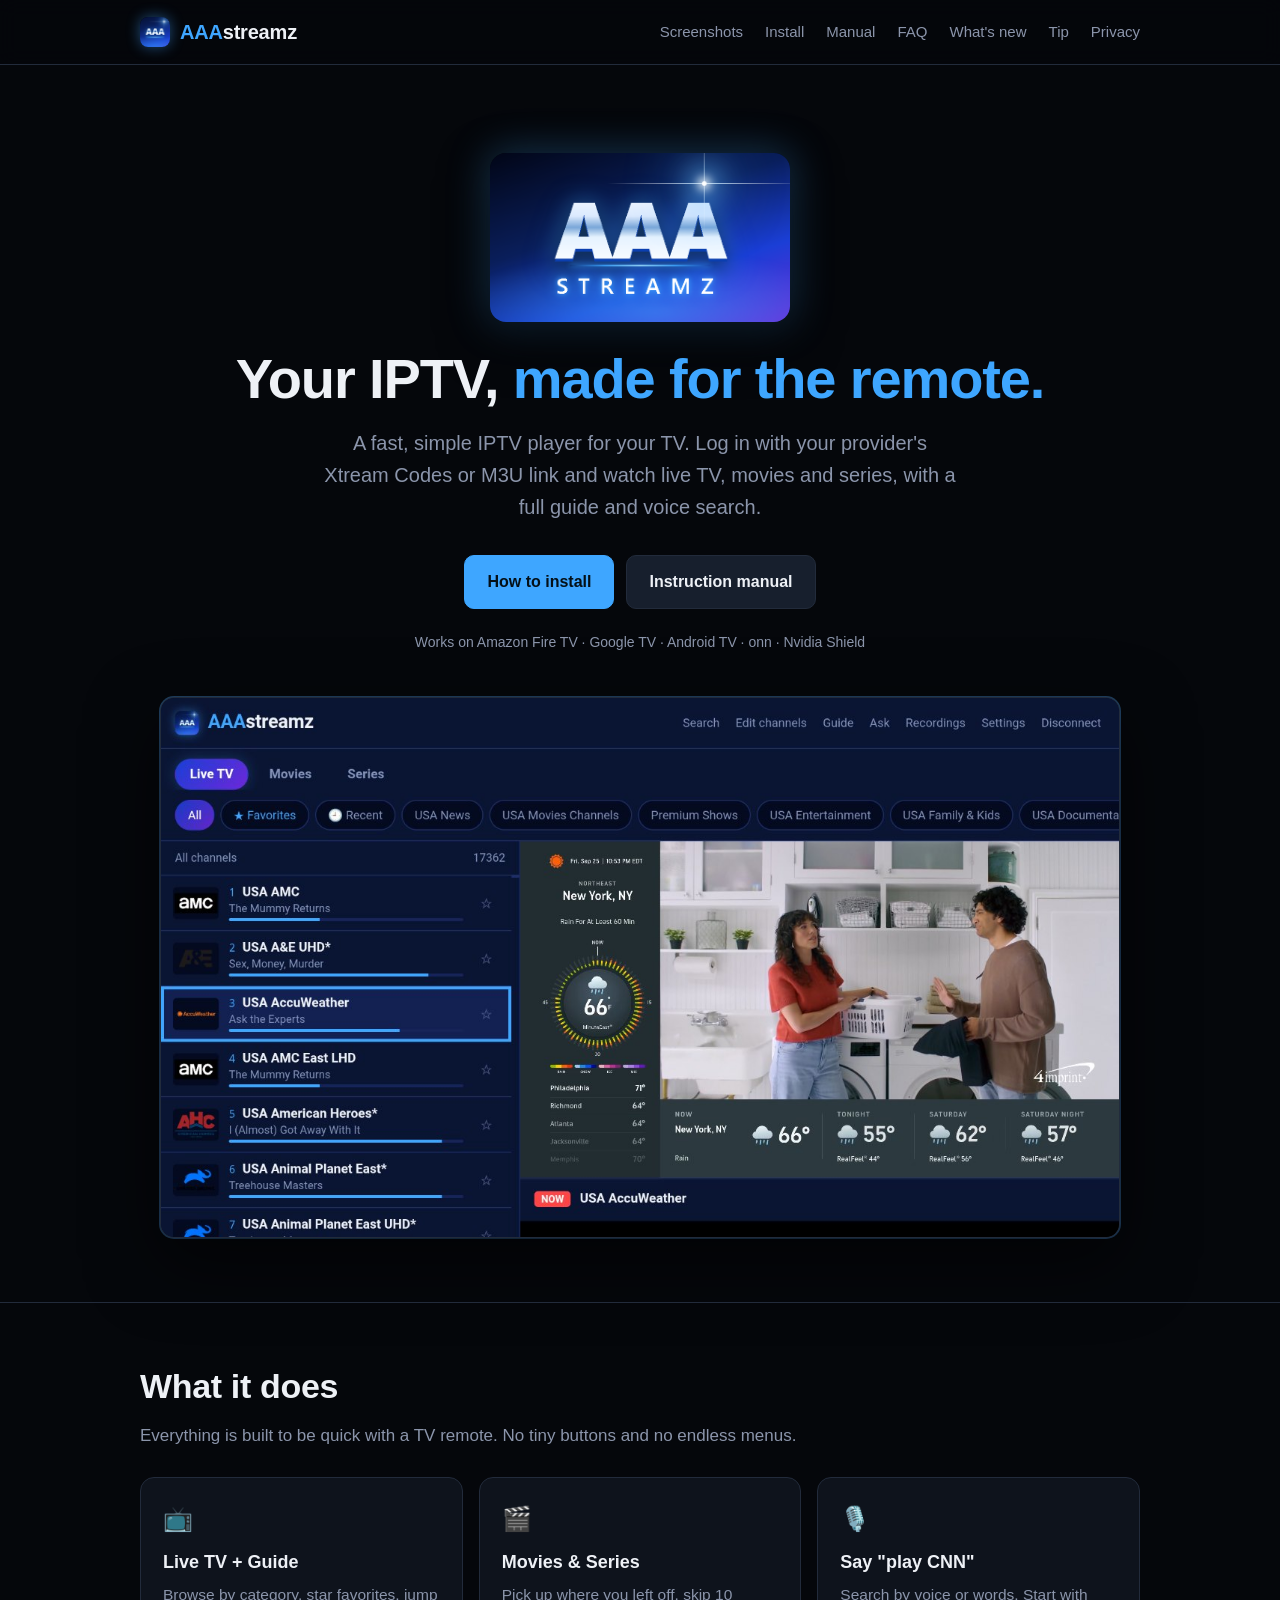
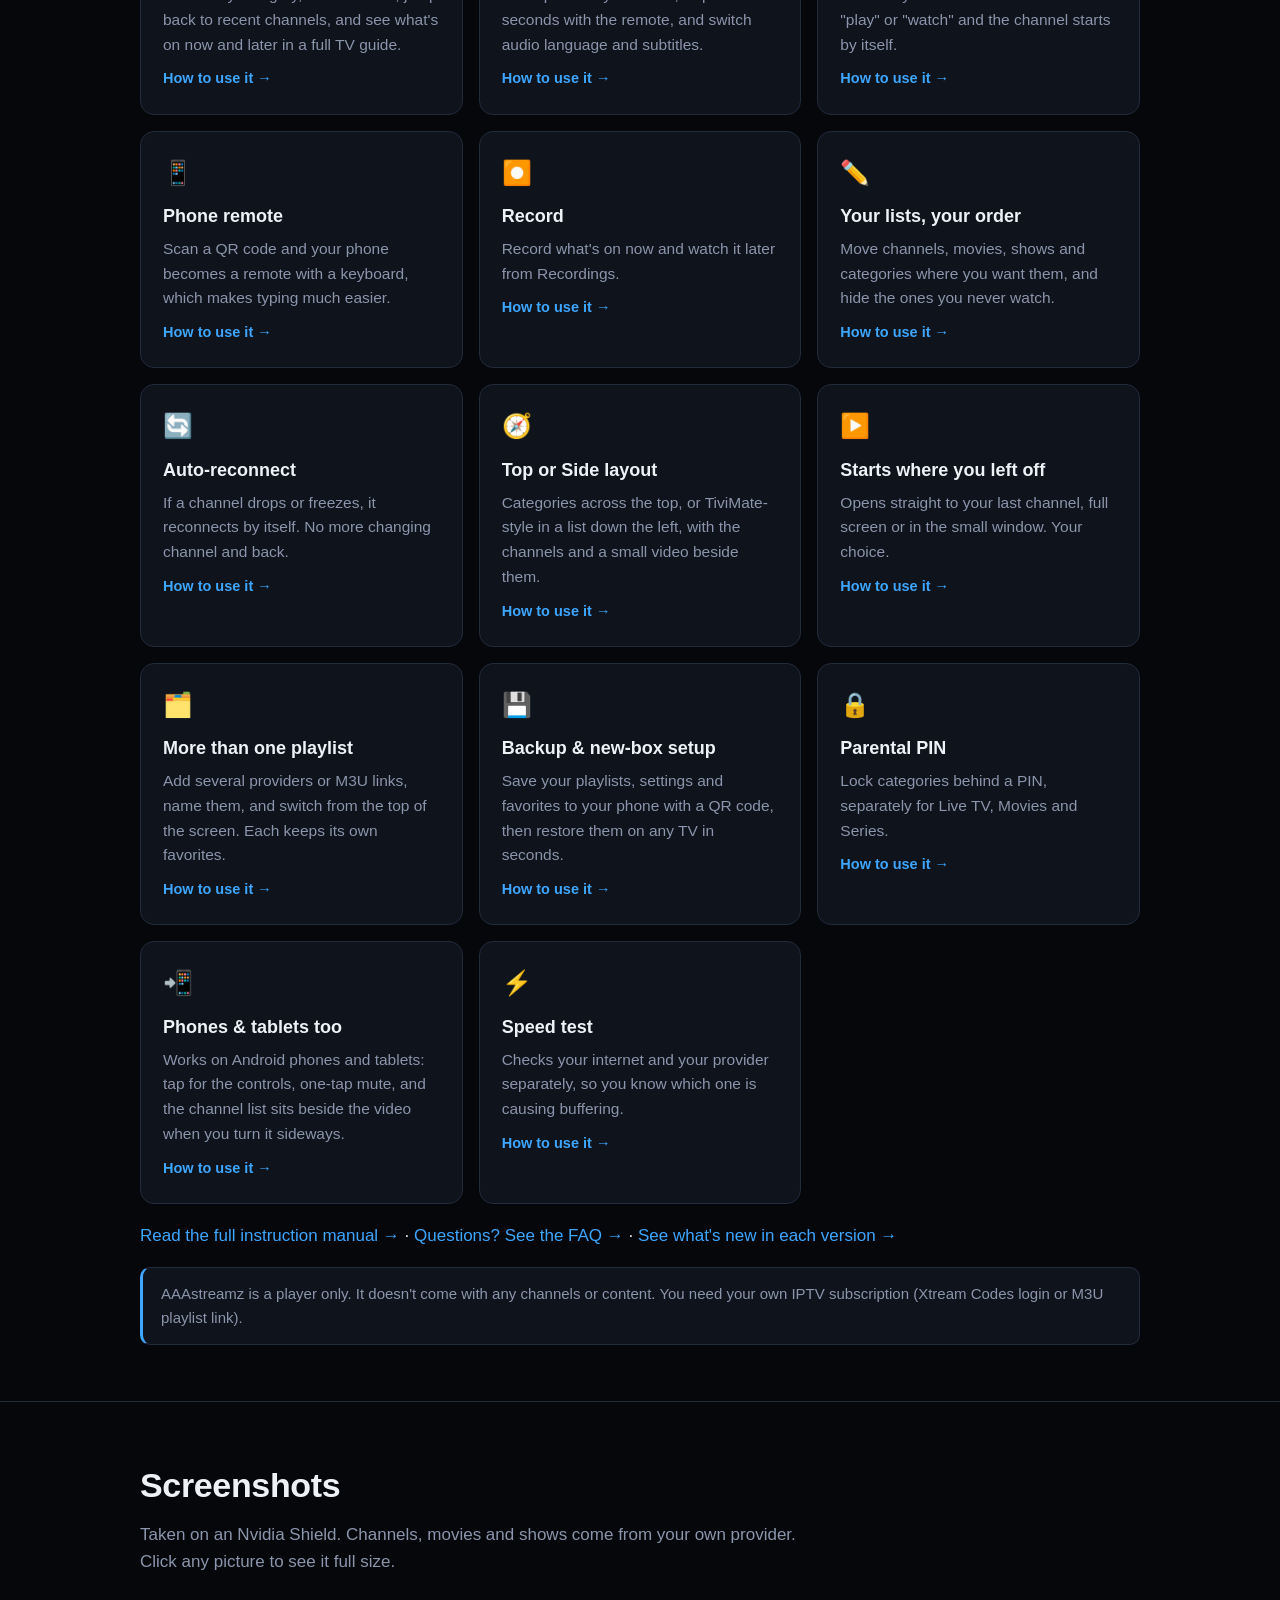
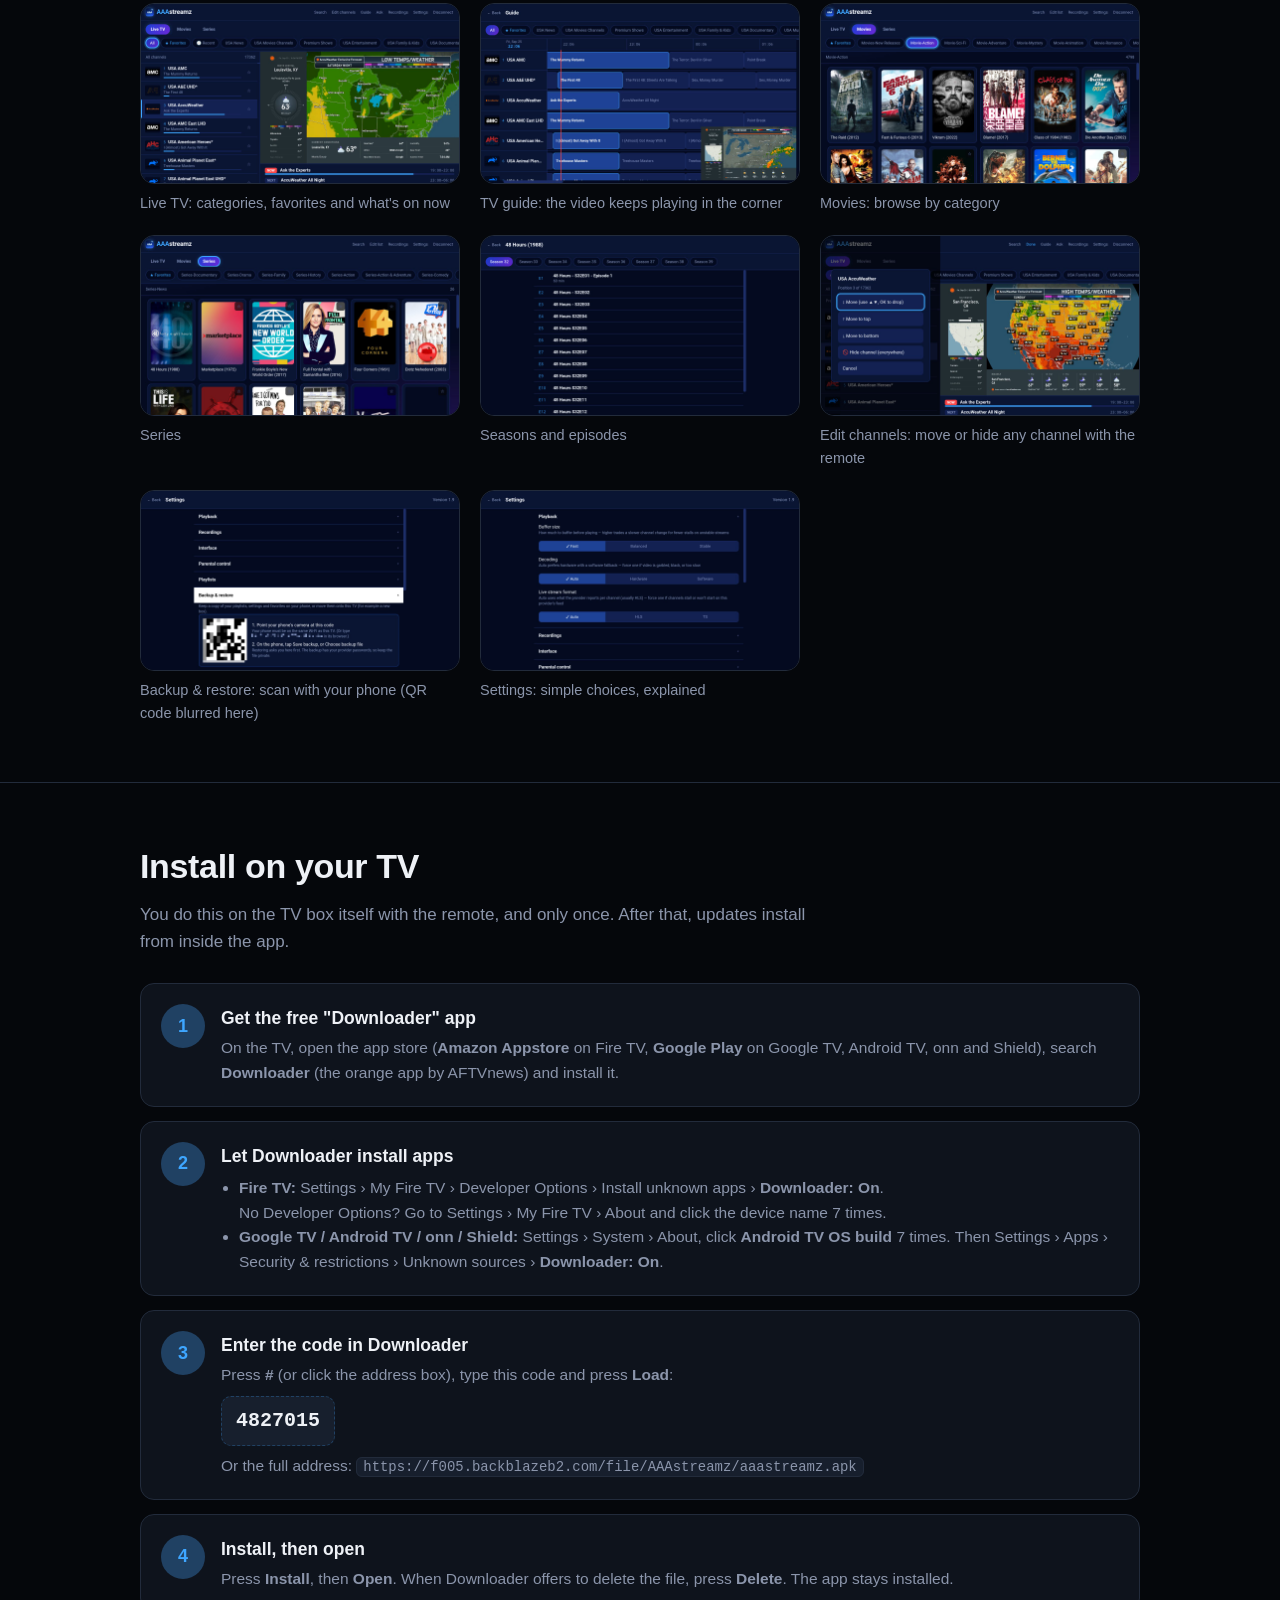
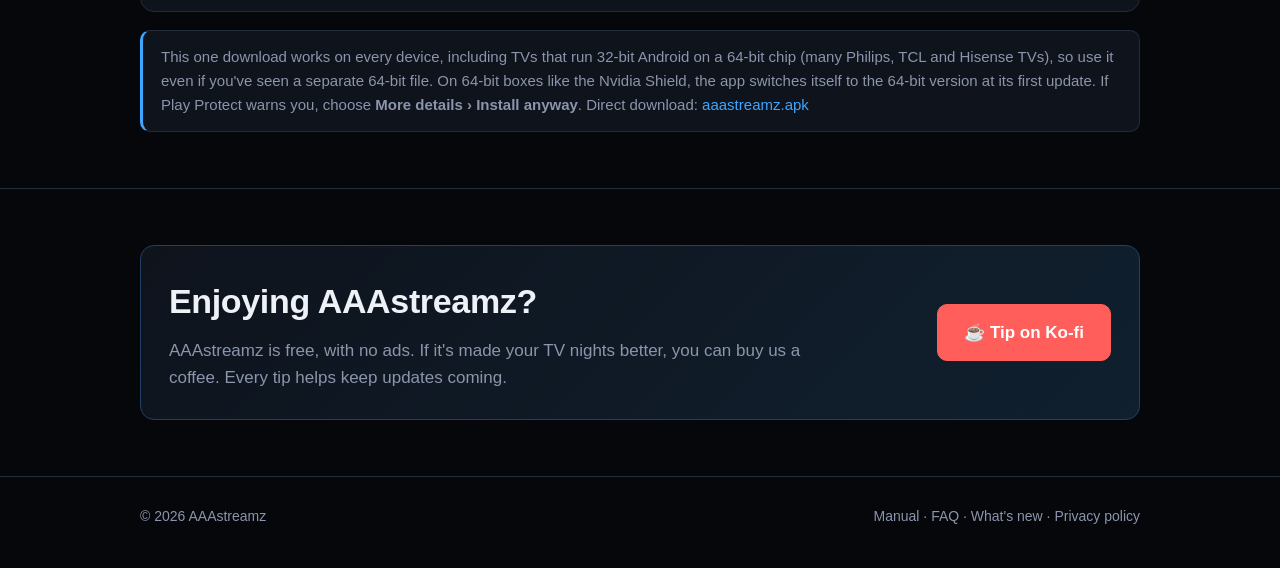
==== index.html @ f4175fb0 "1.10: auto-reconnect, Side layout, Request a feature (index.html)" ====
<!DOCTYPE html>
<html lang="en">
<head>
  <meta charset="utf-8">
  <meta name="viewport" content="width=device-width, initial-scale=1">
  <title>AAAstreamz: IPTV player for your TV</title>
  <meta name="description" content="AAAstreamz is a free, fast IPTV player for Fire TV, Google TV, Android TV, onn and Nvidia Shield. Bring your own Xtream Codes or M3U provider.">
  <link rel="icon" type="image/png" sizes="32x32" href="img/favicon-32.png">
  <link rel="icon" type="image/png" sizes="192x192" href="img/icon-192.png">
  <link rel="apple-touch-icon" href="img/apple-touch-icon.png">
  <meta name="theme-color" content="#0a1f5c">
  <meta property="og:type" content="website">
  <meta property="og:site_name" content="AAAstreamz">
  <meta property="og:title" content="AAAstreamz: IPTV player for your TV">
  <meta property="og:description" content="AAAstreamz is a free, fast IPTV player for Fire TV, Google TV, Android TV, onn and Nvidia Shield. Bring your own Xtream Codes or M3U provider.">
  <meta property="og:url" content="https://aaastreamz.lol/">
  <meta property="og:image" content="https://aaastreamz.lol/img/og-image.jpg">
  <meta property="og:image:width" content="1200">
  <meta property="og:image:height" content="630">
  <meta name="twitter:card" content="summary_large_image">
  <meta name="twitter:image" content="https://aaastreamz.lol/img/og-image.jpg">
  <link rel="stylesheet" href="style.css?v=20260926a">
</head>
<body>
  <header class="site-header">
    <div class="wrap">
      <a class="brand" href="index.html"><img class="logo" src="img/icon-64.png" width="30" height="30" alt=""><span><span class="aaa">AAA</span>streamz</span></a>
      <nav class="nav">
        <a href="#screenshots">Screenshots</a>
        <a href="#install">Install</a>
        <a href="guide.html">Manual</a>
        <a href="faq.html">FAQ</a>
        <a href="releases.html">What's new</a>
        <a href="#tip">Tip</a>
        <a href="privacy.html">Privacy</a>
      </nav>
    </div>
  </header>

  <main>
    <div class="hero">
      <div class="wrap">
        <img class="hero-logo" src="img/tv-banner.png" width="640" height="360" alt="AAAstreamz" style="display:block;margin:0 auto 26px;width:300px;max-width:70%;height:auto">
        <h1>Your IPTV, <span class="accent">made for the remote.</span></h1>
        <p class="lead">A fast, simple IPTV player for your TV. Log in with your provider's Xtream Codes or M3U link and watch live TV, movies and series, with a full guide and voice search.</p>
        <div class="cta">
          <a class="btn primary" href="#install">How to install</a>
          <a class="btn" href="guide.html">Instruction manual</a>
        </div>
        <p class="devices">Works on Amazon Fire TV · Google TV · Android TV · onn · Nvidia Shield</p>
        <figure class="hero-shot">
          <img src="screenshots/02-live-tv-watching-small-window.jpg?v=newlook1" width="1280" height="720" alt="AAAstreamz Live TV screen: channel list on the left, the channel playing in a window on the right, with what's on now and next">
        </figure>
      </div>
    </div>

    <section id="features">
      <div class="wrap">
        <h2>What it does</h2>
        <p class="sub">Everything is built to be quick with a TV remote. No tiny buttons and no endless menus.</p>
        <div class="grid">
          <div class="card"><div class="icon">📺</div><h3>Live TV + Guide</h3><p>Browse by category, star favorites, jump back to recent channels, and see what's on now and later in a full TV guide.</p><a class="how" href="guide.html#live">How to use it →</a></div>
          <div class="card"><div class="icon">🎬</div><h3>Movies &amp; Series</h3><p>Pick up where you left off, skip 10 seconds with the remote, and switch audio language and subtitles.</p><a class="how" href="guide.html#vod">How to use it →</a></div>
          <div class="card"><div class="icon">🎙️</div><h3>Say "play CNN"</h3><p>Search by voice or words. Start with "play" or "watch" and the channel starts by itself.</p><a class="how" href="guide.html#ask">How to use it →</a></div>
          <div class="card"><div class="icon">📱</div><h3>Phone remote</h3><p>Scan a QR code and your phone becomes a remote with a keyboard, which makes typing much easier.</p><a class="how" href="guide.html#phone">How to use it →</a></div>
          <div class="card"><div class="icon">⏺️</div><h3>Record</h3><p>Record what's on now and watch it later from Recordings.</p><a class="how" href="guide.html#record">How to use it →</a></div>
          <div class="card"><div class="icon">✏️</div><h3>Your lists, your order</h3><p>Move channels, movies, shows and categories where you want them, and hide the ones you never watch.</p><a class="how" href="guide.html#edit">How to use it →</a></div>
          <div class="card"><div class="icon">🔄</div><h3>Auto-reconnect</h3><p>If a channel drops or freezes, it reconnects by itself. No more changing channel and back.</p><a class="how" href="guide.html#live">How to use it →</a></div>
          <div class="card"><div class="icon">🧭</div><h3>Top or Side layout</h3><p>Categories across the top, or TiviMate-style in a list down the left, with the channels and a small video beside them.</p><a class="how" href="guide.html#around">How to use it →</a></div>
          <div class="card"><div class="icon">▶️</div><h3>Starts where you left off</h3><p>Opens straight to your last channel, full screen or in the small window. Your choice.</p><a class="how" href="guide.html#live">How to use it →</a></div>
          <div class="card"><div class="icon">🗂️</div><h3>More than one playlist</h3><p>Add several providers or M3U links, name them, and switch from the top of the screen. Each keeps its own favorites.</p><a class="how" href="guide.html#playlists">How to use it →</a></div>
          <div class="card"><div class="icon">💾</div><h3>Backup &amp; new-box setup</h3><p>Save your playlists, settings and favorites to your phone with a QR code, then restore them on any TV in seconds.</p><a class="how" href="guide.html#backup">How to use it →</a></div>
          <div class="card"><div class="icon">🔒</div><h3>Parental PIN</h3><p>Lock categories behind a PIN, separately for Live TV, Movies and Series.</p><a class="how" href="guide.html#settings">How to use it →</a></div>
          <div class="card"><div class="icon">📲</div><h3>Phones &amp; tablets too</h3><p>Works on Android phones and tablets: tap for the controls, one-tap mute, and the channel list sits beside the video when you turn it sideways.</p><a class="how" href="guide.html#live">How to use it →</a></div>
          <div class="card"><div class="icon">⚡</div><h3>Speed test</h3><p>Checks your internet and your provider separately, so you know which one is causing buffering.</p><a class="how" href="guide.html#help">How to use it →</a></div>
        </div>
        <p style="margin-top:18px"><a href="guide.html">Read the full instruction manual →</a> · <a href="faq.html">Questions? See the FAQ →</a> · <a href="releases.html">See what's new in each version →</a></p>
        <div class="note">AAAstreamz is a player only. It doesn't come with any channels or content. You need your own IPTV subscription (Xtream Codes login or M3U playlist link).</div>
      </div>
    </section>

    <section id="screenshots">
      <div class="wrap">
        <h2>Screenshots</h2>
        <p class="sub">Taken on an Nvidia Shield. Channels, movies and shows come from your own provider. Click any picture to see it full size.</p>
        <div class="shots">
          <figure><a href="screenshots/01-live-tv-channel-list.jpg?v=newlook1"><img src="screenshots/01-live-tv-channel-list.jpg?v=newlook1" width="1280" height="720" loading="lazy" alt="Live TV channel list with categories, logos and what's on now"></a><figcaption>Live TV: categories, favorites and what's on now</figcaption></figure>
          <figure><a href="screenshots/03-tv-guide.jpg?v=newlook1"><img src="screenshots/03-tv-guide.jpg?v=newlook1" width="1280" height="720" loading="lazy" alt="TV guide grid with the playing channel shrunk into the corner"></a><figcaption>TV guide: the video keeps playing in the corner</figcaption></figure>
          <figure><a href="screenshots/04-movies.jpg?v=newlook1"><img src="screenshots/04-movies.jpg?v=newlook1" width="1280" height="720" loading="lazy" alt="Movies poster grid"></a><figcaption>Movies: browse by category</figcaption></figure>
          <figure><a href="screenshots/05-series.jpg?v=newlook1"><img src="screenshots/05-series.jpg?v=newlook1" width="1280" height="720" loading="lazy" alt="Series poster grid"></a><figcaption>Series</figcaption></figure>
          <figure><a href="screenshots/06-series-episodes.jpg?v=newlook1"><img src="screenshots/06-series-episodes.jpg?v=newlook1" width="1280" height="720" loading="lazy" alt="Season tabs and episode list for a series"></a><figcaption>Seasons and episodes</figcaption></figure>
          <figure><a href="screenshots/08-channel-editor.jpg?v=newlook1"><img src="screenshots/08-channel-editor.jpg?v=newlook1" width="1280" height="720" loading="lazy" alt="Channel editor menu: move, move to top or bottom, or hide a channel"></a><figcaption>Edit channels: move or hide any channel with the remote</figcaption></figure>
          <figure><a href="screenshots/09-backup-restore.jpg?v=newlook1"><img src="screenshots/09-backup-restore.jpg?v=newlook1" width="1280" height="720" loading="lazy" alt="Backup and restore screen with a QR code for your phone"></a><figcaption>Backup &amp; restore: scan with your phone (QR code blurred here)</figcaption></figure>
          <figure><a href="screenshots/07-settings.jpg?v=newlook1"><img src="screenshots/07-settings.jpg?v=newlook1" width="1280" height="720" loading="lazy" alt="Settings screen with playback options"></a><figcaption>Settings: simple choices, explained</figcaption></figure>
        </div>
      </div>
    </section>

    <section id="install">
      <div class="wrap">
        <h2>Install on your TV</h2>
        <p class="sub">You do this on the TV box itself with the remote, and only once. After that, updates install from inside the app.</p>
        <div class="steps">
          <div class="step">
            <div>
              <h3>Get the free "Downloader" app</h3>
              <p>On the TV, open the app store (<strong>Amazon Appstore</strong> on Fire TV, <strong>Google Play</strong> on Google TV, Android TV, onn and Shield), search <strong>Downloader</strong> (the orange app by AFTVnews) and install it.</p>
            </div>
          </div>
          <div class="step">
            <div>
              <h3>Let Downloader install apps</h3>
              <ul>
                <li><strong>Fire TV:</strong> Settings › My Fire TV › Developer Options › Install unknown apps › <strong>Downloader: On</strong>.<br>No Developer Options? Go to Settings › My Fire TV › About and click the device name 7 times.</li>
                <li><strong>Google TV / Android TV / onn / Shield:</strong> Settings › System › About, click <strong>Android TV OS build</strong> 7 times. Then Settings › Apps › Security &amp; restrictions › Unknown sources › <strong>Downloader: On</strong>.</li>
              </ul>
            </div>
          </div>
          <div class="step">
            <div>
              <h3>Enter the code in Downloader</h3>
              <p>Press <strong>#</strong> (or click the address box), type this code and press <strong>Load</strong>:</p>
              <span class="big-code">4827015</span>
              <p style="margin-top:8px">Or the full address: <code>https://f005.backblazeb2.com/file/AAAstreamz/aaastreamz.apk</code></p>
            </div>
          </div>
          <div class="step">
            <div>
              <h3>Install, then open</h3>
              <p>Press <strong>Install</strong>, then <strong>Open</strong>. When Downloader offers to delete the file, press <strong>Delete</strong>. The app stays installed.</p>
            </div>
          </div>
        </div>
        <div class="note">This one download works on every device, including TVs that run 32-bit Android on a 64-bit chip (many Philips, TCL and Hisense TVs), so use it even if you've seen a separate 64-bit file. On 64-bit boxes like the Nvidia Shield, the app switches itself to the 64-bit version at its first update. If Play Protect warns you, choose <strong>More details › Install anyway</strong>.
          Direct download: <a href="https://f005.backblazeb2.com/file/AAAstreamz/aaastreamz.apk">aaastreamz.apk</a></div>
      </div>
    </section>

    <section id="tip">
      <div class="wrap">
        <div class="tip-card">
          <div>
            <h2>Enjoying AAAstreamz?</h2>
            <p class="sub">AAAstreamz is free, with no ads. If it's made your TV nights better, you can buy us a coffee. Every tip helps keep updates coming.</p>
          </div>
          <a class="btn kofi" href="https://ko-fi.com/aaastreamz" target="_blank" rel="noopener">☕ Tip on Ko-fi</a>
        </div>
      </div>
    </section>
  </main>

  <footer class="site-footer">
    <div class="wrap">
      <span>© 2026 AAAstreamz</span>
      <span><a href="guide.html">Manual</a> · <a href="faq.html">FAQ</a> · <a href="releases.html">What's new</a> · <a href="privacy.html">Privacy policy</a></span>
    </div>
  </footer>

  <!-- Screenshot viewer: opens on a screenshot click; ‹ › buttons, arrow keys or swipe move between
       shots; ✕, Esc or clicking the dark background closes. Without JavaScript the links still
       open each full-size image. -->
  <div class="lightbox" id="lightbox" hidden role="dialog" aria-modal="true" aria-label="Screenshot viewer">
    <button class="lb-close" type="button" aria-label="Close">✕</button>
    <button class="lb-prev" type="button" aria-label="Previous screenshot">‹</button>
    <figure><img alt=""><figcaption></figcaption><div class="lb-count"></div></figure>
    <button class="lb-next" type="button" aria-label="Next screenshot">›</button>
  </div>
  <script>
  (function () {
    var links = Array.prototype.slice.call(document.querySelectorAll('.shots figure a'));
    var box = document.getElementById('lightbox');
    if (!links.length || !box) return;
    var img = box.querySelector('img'), cap = box.querySelector('figcaption'), count = box.querySelector('.lb-count');
    var index = 0, lastFocus = null, touchX = null;
    function show(i) {
      index = (i + links.length) % links.length;
      var a = links[index], fig = a.closest('figure'), thumb = a.querySelector('img');
      img.src = a.getAttribute('href');
      img.alt = thumb ? thumb.alt : '';
      cap.textContent = fig && fig.querySelector('figcaption') ? fig.querySelector('figcaption').textContent : '';
      count.textContent = (index + 1) + ' / ' + links.length;
      // Warm the neighbours so ‹ › feel instant.
      [index - 1, index + 1].forEach(function (n) { new Image().src = links[(n + links.length) % links.length].getAttribute('href'); });
    }
    function open(i) { lastFocus = document.activeElement; show(i); box.hidden = false; document.body.style.overflow = 'hidden'; box.querySelector('.lb-next').focus(); }
    function close() { box.hidden = true; document.body.style.overflow = ''; if (lastFocus) lastFocus.focus(); }
    links.forEach(function (a, i) { a.addEventListener('click', function (e) { e.preventDefault(); open(i); }); });
    box.querySelector('.lb-prev').addEventListener('click', function (e) { e.stopPropagation(); show(index - 1); });
    box.querySelector('.lb-next').addEventListener('click', function (e) { e.stopPropagation(); show(index + 1); });
    box.querySelector('.lb-close').addEventListener('click', close);
    box.addEventListener('click', function (e) { if (e.target === box) close(); });
    document.addEventListener('keydown', function (e) {
      if (box.hidden) return;
      if (e.key === 'ArrowLeft') show(index - 1);
      else if (e.key === 'ArrowRight') show(index + 1);
      else if (e.key === 'Escape') close();
    });
    box.addEventListener('touchstart', function (e) { touchX = e.touches[0].clientX; }, { passive: true });
    box.addEventListener('touchend', function (e) {
      if (touchX === null) return;
      var dx = e.changedTouches[0].clientX - touchX; touchX = null;
      if (Math.abs(dx) > 50) show(index + (dx < 0 ? 1 : -1));
    });
  })();
  </script>
</body>
</html>
---- style.css ----
/* AAAstreamz site — same palette as the app (www/index.html :root). */
:root {
  --bg: #05070b;
  --surface: #0e131c;
  --surface-raised: #171f2d;
  --border: #222b3b;
  --text: #eef1f6;
  --text-dim: #8b95ab;
  --accent: #3ea6ff;
  --accent-dim: #204163;
  --warn: #ffb74d;
  --sans: 'Inter', -apple-system, BlinkMacSystemFont, 'Segoe UI', Roboto, sans-serif;
  --mono: 'JetBrains Mono', 'Roboto Mono', Consolas, monospace;
  --radius: 14px;
  --wrap: 1040px;
}

* { box-sizing: border-box; margin: 0; padding: 0; }
html { scroll-behavior: smooth; }
body {
  background: var(--bg);
  color: var(--text);
  font-family: var(--sans);
  font-size: 17px;
  line-height: 1.6;
  -webkit-font-smoothing: antialiased;
}
a { color: var(--accent); text-decoration: none; }
a:hover { text-decoration: underline; }
img { max-width: 100%; display: block; }
code, kbd {
  font-family: var(--mono);
  font-size: 0.9em;
  background: var(--surface-raised);
  border: 1px solid var(--border);
  border-radius: 6px;
  padding: 1px 6px;
  word-break: break-all;
}

.wrap { max-width: var(--wrap); margin: 0 auto; padding: 0 20px; }

/* ---- Header ---- */
.site-header {
  position: sticky; top: 0; z-index: 10;
  background: rgba(5, 7, 11, 0.85);
  backdrop-filter: blur(10px);
  border-bottom: 1px solid var(--border);
}
.site-header .wrap { display: flex; align-items: center; justify-content: space-between; height: 64px; gap: 16px; }
.brand { display: flex; align-items: center; gap: 10px; font-weight: 800; font-size: 20px; color: var(--text); letter-spacing: -0.01em; }
.brand:hover { text-decoration: none; }
.brand .dot { width: 10px; height: 10px; border-radius: 50%; background: var(--accent); box-shadow: 0 0 12px var(--accent); }
.brand .logo { width: 30px; height: 30px; border-radius: 8px; box-shadow: 0 0 14px rgba(62, 166, 255, 0.45); }
/* The TV home-screen banner, shown over the home page headline. */
.hero-logo { display: block; width: 300px; max-width: 70%; height: auto; margin: 0 auto 26px; border-radius: 16px;
  box-shadow: 0 18px 50px rgba(0, 0, 0, 0.55), 0 0 40px rgba(62, 166, 255, 0.35); }
.brand .aaa { color: var(--accent); }
.nav { display: flex; gap: 22px; font-size: 15px; }
.nav a { color: var(--text-dim); }
.nav a:hover, .nav a[aria-current="page"] { color: var(--text); text-decoration: none; }

/* ---- Hero ---- */
.hero { padding: 88px 0 64px; text-align: center; }
.hero h1 { font-size: clamp(34px, 6vw, 56px); line-height: 1.1; letter-spacing: -0.02em; font-weight: 800; }
.hero h1 .accent { color: var(--accent); }
.hero p.lead { color: var(--text-dim); font-size: clamp(17px, 2.2vw, 20px); max-width: 640px; margin: 18px auto 0; }
.cta { display: flex; gap: 12px; justify-content: center; flex-wrap: wrap; margin-top: 32px; }
.btn {
  display: inline-flex; align-items: center; gap: 8px;
  padding: 13px 22px; border-radius: 10px; font-weight: 700; font-size: 16px;
  border: 1px solid var(--border); background: var(--surface-raised); color: var(--text);
}
.btn:hover { text-decoration: none; border-color: var(--accent-dim); }
.btn.primary { background: var(--accent); border-color: var(--accent); color: #041018; }
.btn.primary:hover { filter: brightness(1.08); }
.devices { margin-top: 22px; color: var(--text-dim); font-size: 14px; }

.hero-shot { margin: 44px auto 0; max-width: 960px; }
.hero-shot img, .shots img {
  width: 100%; height: auto; border-radius: var(--radius);
  border: 1px solid var(--border); background: var(--surface);
}
.hero-shot img { box-shadow: 0 24px 70px rgba(0, 0, 0, 0.6), 0 0 0 1px var(--accent-dim); }

/* ---- Screenshots ---- */
.shots { display: grid; grid-template-columns: repeat(auto-fit, minmax(min(300px, 100%), 1fr)); gap: 20px; }
.shots figure { margin: 0; }
.shots a { display: block; border-radius: var(--radius); }
.shots a:hover img, .shots a:focus-visible img { border-color: var(--accent); }
.shots figcaption { color: var(--text-dim); font-size: 14.5px; margin-top: 8px; }

/* ---- Screenshot viewer (click a screenshot; ‹ › / arrow keys / swipe to change, Esc to close) ---- */
.lightbox { position: fixed; inset: 0; z-index: 100; display: flex; align-items: center; justify-content: center;
  background: rgba(2, 6, 23, 0.94); padding: 56px 72px; }
.lightbox[hidden] { display: none; }
.lightbox figure { margin: 0; max-width: 1280px; width: 100%; text-align: center; }
.lightbox img { width: 100%; height: auto; max-height: calc(100vh - 150px); object-fit: contain; border-radius: 10px;
  box-shadow: 0 20px 60px rgba(0, 0, 0, 0.6), 0 0 0 1px var(--accent-dim); }
.lightbox figcaption { color: var(--text); font-size: 16px; margin-top: 12px; }
.lightbox .lb-count { color: var(--text-dim); font-size: 13px; margin-top: 4px; }
.lightbox button { position: absolute; background: rgba(62, 166, 255, 0.14); color: #fff; border: 1px solid var(--accent-dim);
  border-radius: 50%; width: 52px; height: 52px; font-size: 30px; line-height: 1; cursor: pointer; display: flex; align-items: center; justify-content: center; }
.lightbox button:hover, .lightbox button:focus-visible { background: var(--accent); color: #041018; outline: none; }
.lightbox .lb-prev { left: 14px; top: 50%; transform: translateY(-50%); }
.lightbox .lb-next { right: 14px; top: 50%; transform: translateY(-50%); }
.lightbox .lb-close { right: 14px; top: 14px; width: 44px; height: 44px; font-size: 22px; }
@media (max-width: 640px) {
  .lightbox { padding: 56px 10px 80px; }
  .lightbox .lb-prev, .lightbox .lb-next { top: auto; bottom: 18px; transform: none; }
  .lightbox .lb-prev { left: calc(50% - 64px); }
  .lightbox .lb-next { right: calc(50% - 64px); }
}

/* ---- Sections ---- */
section { padding: 56px 0; border-top: 1px solid var(--border); }
section h2 { font-size: clamp(26px, 3.6vw, 34px); letter-spacing: -0.01em; margin-bottom: 8px; }
section .sub { color: var(--text-dim); margin-bottom: 28px; max-width: 680px; }

.grid { display: grid; grid-template-columns: repeat(auto-fit, minmax(240px, 1fr)); gap: 16px; }
.card {
  background: var(--surface); border: 1px solid var(--border); border-radius: var(--radius);
  padding: 22px;
}
.card h3 { font-size: 18px; margin-bottom: 6px; }
.card p { color: var(--text-dim); font-size: 15.5px; }
.card .icon { font-size: 24px; margin-bottom: 10px; }

/* ---- Install steps ---- */
.steps { counter-reset: step; display: grid; gap: 14px; }
.step {
  counter-increment: step;
  display: grid; grid-template-columns: 44px 1fr; gap: 16px; align-items: start;
  background: var(--surface); border: 1px solid var(--border); border-radius: var(--radius); padding: 20px;
}
.step::before {
  content: counter(step);
  width: 44px; height: 44px; border-radius: 50%;
  display: grid; place-items: center;
  background: var(--accent-dim); color: var(--accent); font-weight: 800; font-size: 18px;
}
.step h3 { font-size: 17.5px; margin-bottom: 4px; }
.step p, .step li { color: var(--text-dim); font-size: 15.5px; }
.step ul { margin: 6px 0 0 18px; }
.step .big-code {
  display: inline-block; margin-top: 8px; font-family: var(--mono); font-size: 20px; font-weight: 700;
  color: var(--text); background: var(--surface-raised); border: 1px dashed var(--accent-dim);
  border-radius: 10px; padding: 8px 14px; word-break: break-all;
}

.note {
  background: var(--surface); border: 1px solid var(--border); border-left: 3px solid var(--accent);
  border-radius: 10px; padding: 14px 18px; color: var(--text-dim); font-size: 15px; margin-top: 18px;
}
.note.warn { border-left-color: var(--warn); }

/* ---- Tip (Ko-fi) ---- */
.tip-card {
  display: flex; align-items: center; justify-content: space-between; gap: 24px; flex-wrap: wrap;
  background: linear-gradient(135deg, var(--surface) 0%, #10202f 100%);
  border: 1px solid var(--accent-dim); border-radius: var(--radius); padding: 28px;
}
.tip-card .sub { margin-bottom: 0; }
.btn.kofi { background: #ff5e5b; border-color: #ff5e5b; color: #fff; font-size: 17px; padding: 14px 26px; }
.btn.kofi:hover { filter: brightness(1.08); }

/* ---- Tables ---- */
table { width: 100%; border-collapse: collapse; font-size: 15.5px; }
th, td { text-align: left; padding: 12px 14px; border-bottom: 1px solid var(--border); vertical-align: top; }
th { color: var(--text-dim); font-weight: 600; font-size: 14px; }
.table-wrap { overflow-x: auto; border: 1px solid var(--border); border-radius: var(--radius); background: var(--surface); }

/* ---- Long-form pages (guide, privacy) ---- */
.doc { padding: 56px 0 72px; }
.doc .wrap { max-width: 760px; }
.doc h1 { font-size: clamp(30px, 5vw, 42px); letter-spacing: -0.02em; margin-bottom: 6px; }
.doc .meta { color: var(--text-dim); margin-bottom: 30px; }
.doc h2 { font-size: 23px; margin: 40px 0 10px; padding-top: 8px; }
.doc h3 { font-size: 18px; margin: 24px 0 6px; }
.doc p, .doc li { color: #c9d0dd; }
.doc p + p { margin-top: 10px; }
.doc ul, .doc ol { margin: 8px 0 8px 22px; }
.doc li { margin: 4px 0; }
.doc strong { color: var(--text); }
.toc { background: var(--surface); border: 1px solid var(--border); border-radius: var(--radius); padding: 16px 20px; margin-bottom: 10px; }
.toc ol { margin: 6px 0 0 20px; columns: 2; column-gap: 28px; }
.toc a { color: var(--text-dim); }
.toc a:hover { color: var(--text); }

/* ---- Release notes ---- */
.release {
  background: var(--surface); border: 1px solid var(--border); border-radius: var(--radius);
  padding: 22px 24px; margin-top: 18px;
}
.doc .release h2 { margin: 0; padding: 0; font-size: 22px; display: flex; align-items: center; gap: 10px; }
.rel-tag {
  font-size: 12px; font-weight: 700; letter-spacing: 0.04em; text-transform: uppercase;
  color: var(--accent); background: var(--accent-dim); border-radius: 999px; padding: 2px 10px;
}
.doc .rel-date { color: var(--text-dim); font-size: 14px; margin: 2px 0 10px; }
.doc .rel-early { color: var(--text-dim); font-size: 14.5px; margin-top: 22px; }

/* ---- Feature card "how to" link ---- */
.card .how { display: inline-block; margin-top: 10px; font-size: 14.5px; font-weight: 600; }

/* ---- Footer ---- */
.site-footer { border-top: 1px solid var(--border); padding: 28px 0 40px; color: var(--text-dim); font-size: 14px; }
.site-footer .wrap { display: flex; justify-content: space-between; gap: 16px; flex-wrap: wrap; }
.site-footer a { color: var(--text-dim); }
.site-footer a:hover { color: var(--text); }

@media (max-width: 640px) {
  body { font-size: 16px; }
  .nav { gap: 12px; font-size: 14px; }
  .nav a { white-space: nowrap; }
  .brand { font-size: 18px; }
  .nav a[href="#screenshots"], .nav a[href="#tip"], .nav a[href="privacy.html"] { display: none; }
  /* FAQ is in every page's footer (and the manual); in the phone nav only on the FAQ page itself. */
  .nav a[href="faq.html"]:not([aria-current]) { display: none; }
  .hero { padding: 56px 0 44px; }
  .step { grid-template-columns: 36px 1fr; gap: 12px; padding: 16px; }
  .step::before { width: 36px; height: 36px; font-size: 16px; }
  .toc ol { columns: 1; }
}
/* Smallest phones: "What's new" is still linked from every page's footer. */
@media (max-width: 370px) {
  .nav a[href="releases.html"]:not([aria-current]) { display: none; }
  .nav:has(a[href="releases.html"][aria-current]) a[href="index.html#install"] { display: none; }
}
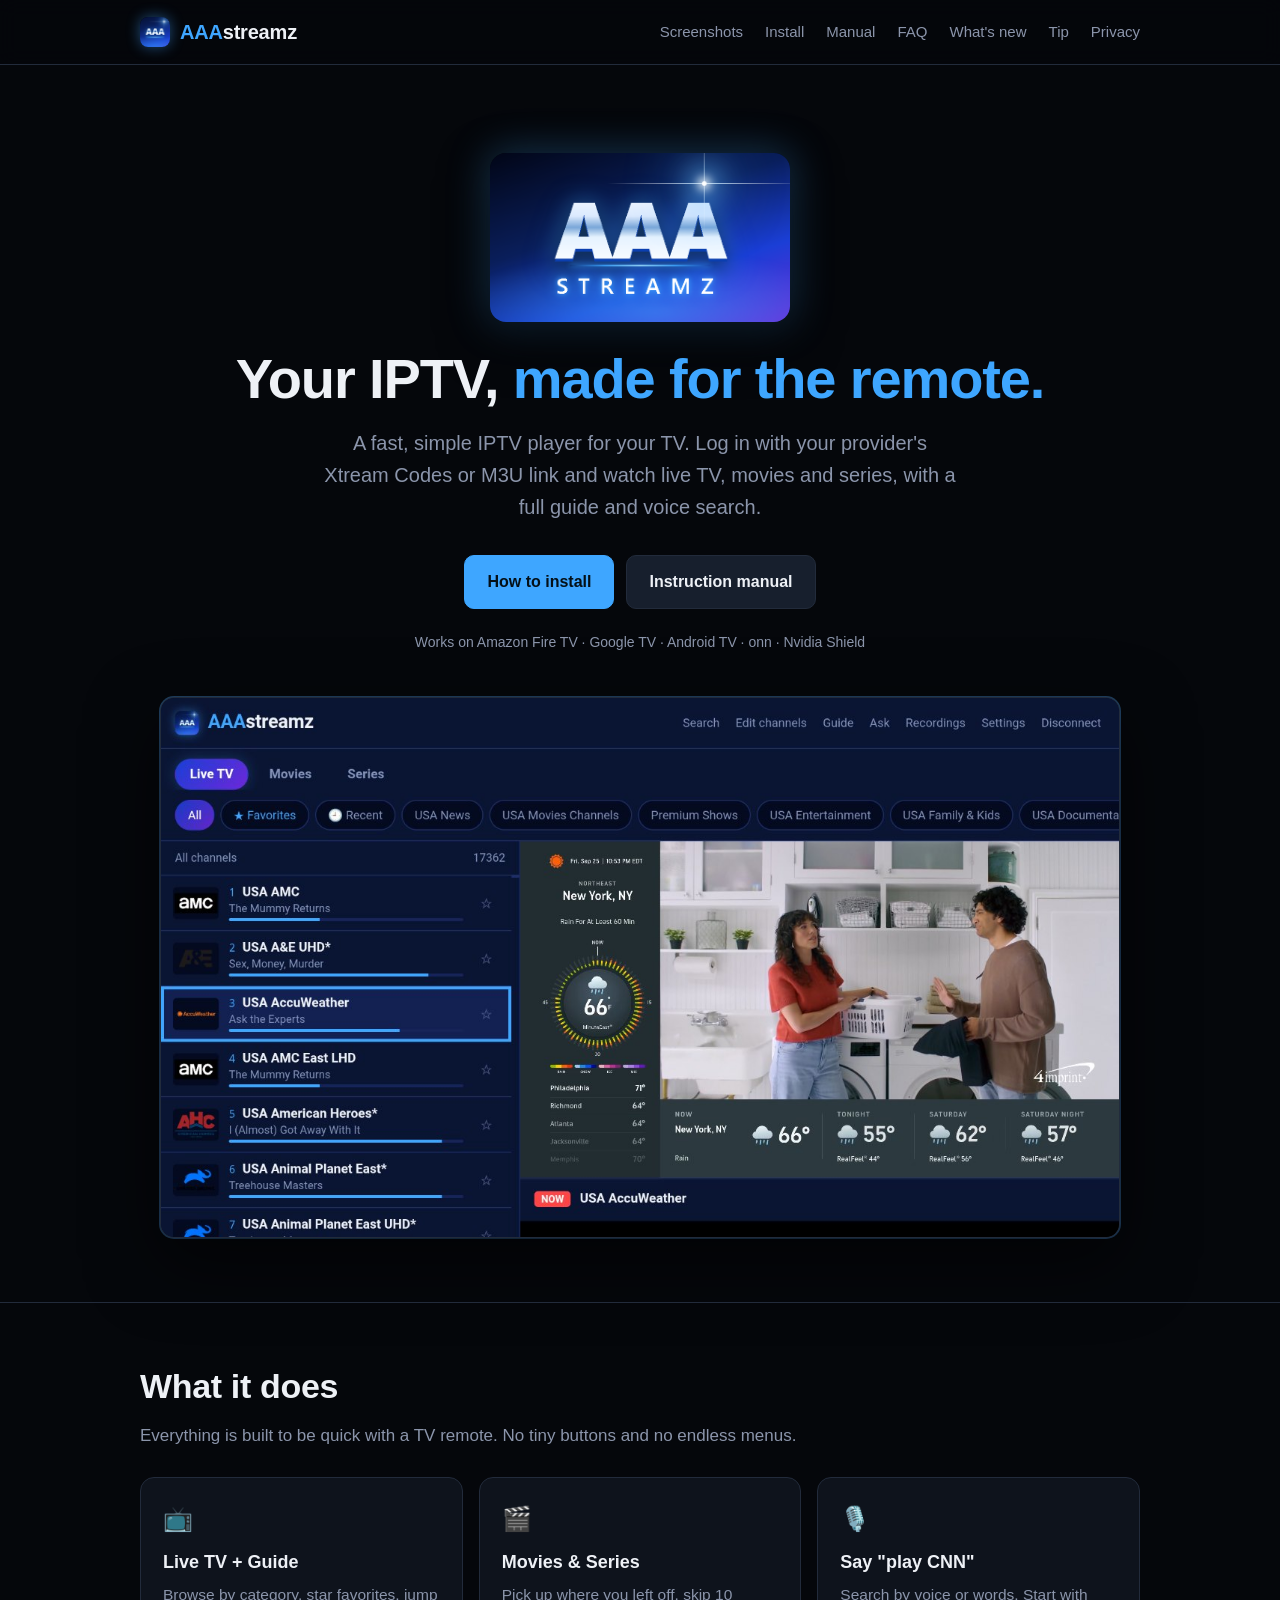
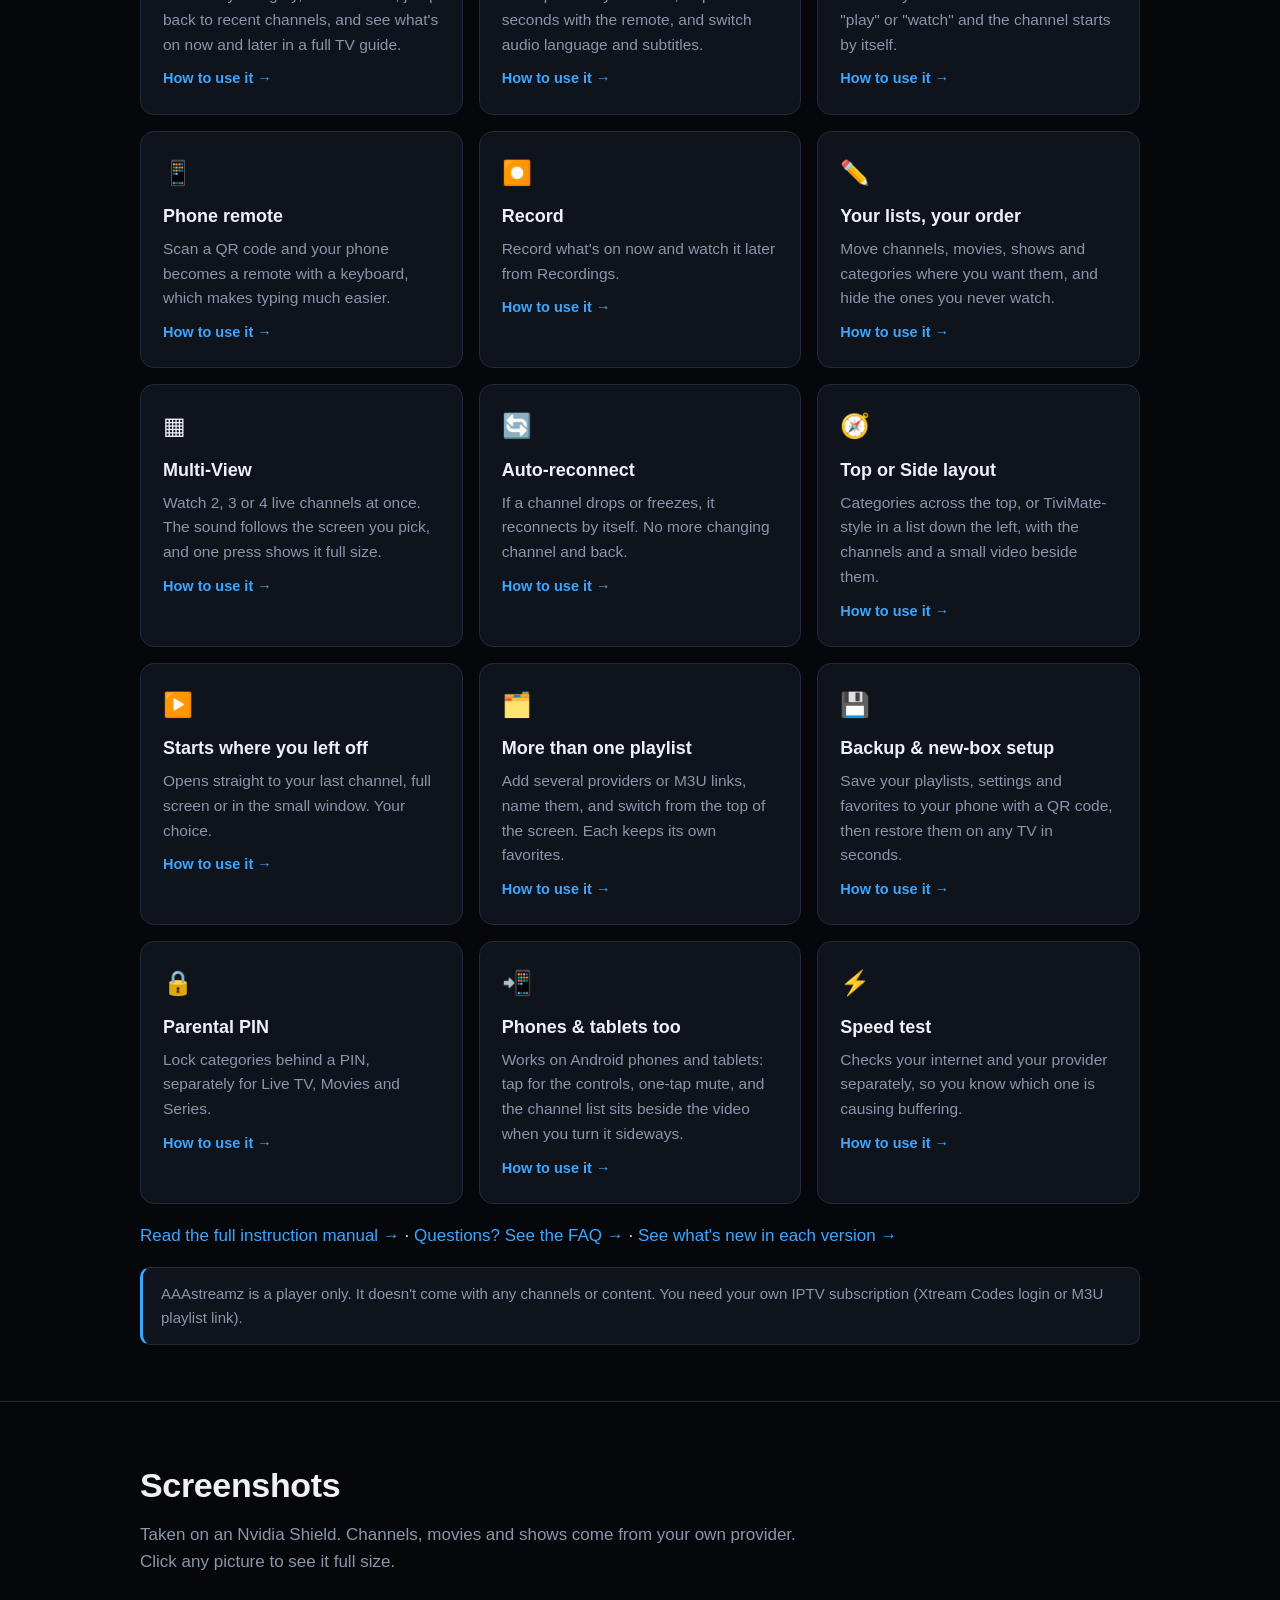
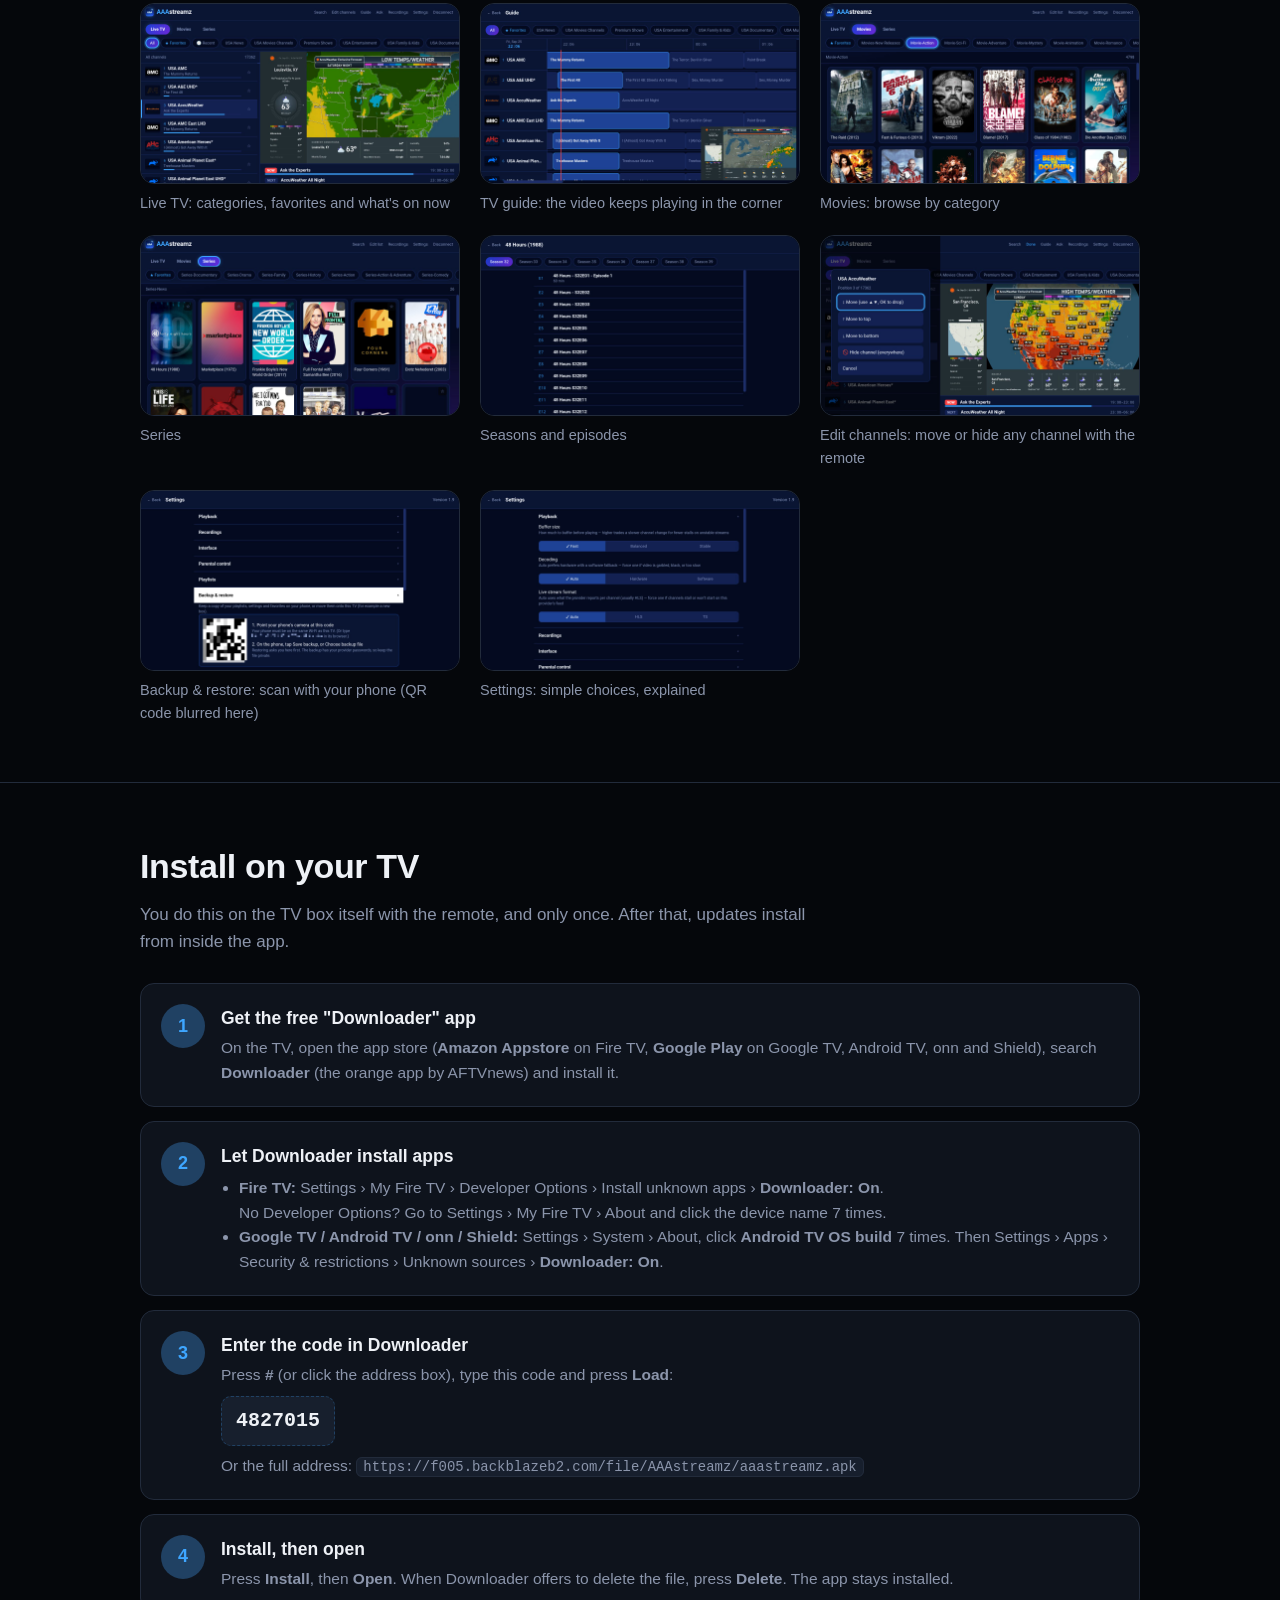
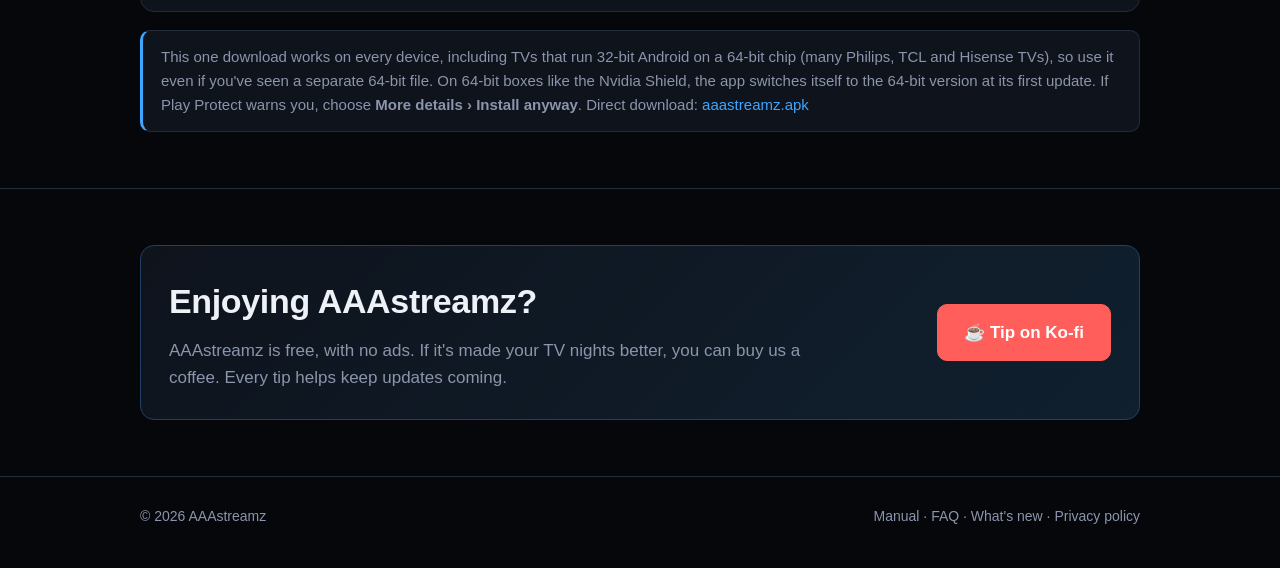
==== commit e2af0119: "Add Multi-View (1.11) to index.html" ====
--- a/index.html
+++ b/index.html
@@ -65,6 +65,7 @@
           <div class="card"><div class="icon">📱</div><h3>Phone remote</h3><p>Scan a QR code and your phone becomes a remote with a keyboard, which makes typing much easier.</p><a class="how" href="guide.html#phone">How to use it →</a></div>
           <div class="card"><div class="icon">⏺️</div><h3>Record</h3><p>Record what's on now and watch it later from Recordings.</p><a class="how" href="guide.html#record">How to use it →</a></div>
           <div class="card"><div class="icon">✏️</div><h3>Your lists, your order</h3><p>Move channels, movies, shows and categories where you want them, and hide the ones you never watch.</p><a class="how" href="guide.html#edit">How to use it →</a></div>
+          <div class="card"><div class="icon">▦</div><h3>Multi-View</h3><p>Watch 2, 3 or 4 live channels at once. The sound follows the screen you pick, and one press shows it full size.</p><a class="how" href="guide.html#multiview">How to use it →</a></div>
           <div class="card"><div class="icon">🔄</div><h3>Auto-reconnect</h3><p>If a channel drops or freezes, it reconnects by itself. No more changing channel and back.</p><a class="how" href="guide.html#live">How to use it →</a></div>
           <div class="card"><div class="icon">🧭</div><h3>Top or Side layout</h3><p>Categories across the top, or TiviMate-style in a list down the left, with the channels and a small video beside them.</p><a class="how" href="guide.html#around">How to use it →</a></div>
           <div class="card"><div class="icon">▶️</div><h3>Starts where you left off</h3><p>Opens straight to your last channel, full screen or in the small window. Your choice.</p><a class="how" href="guide.html#live">How to use it →</a></div>
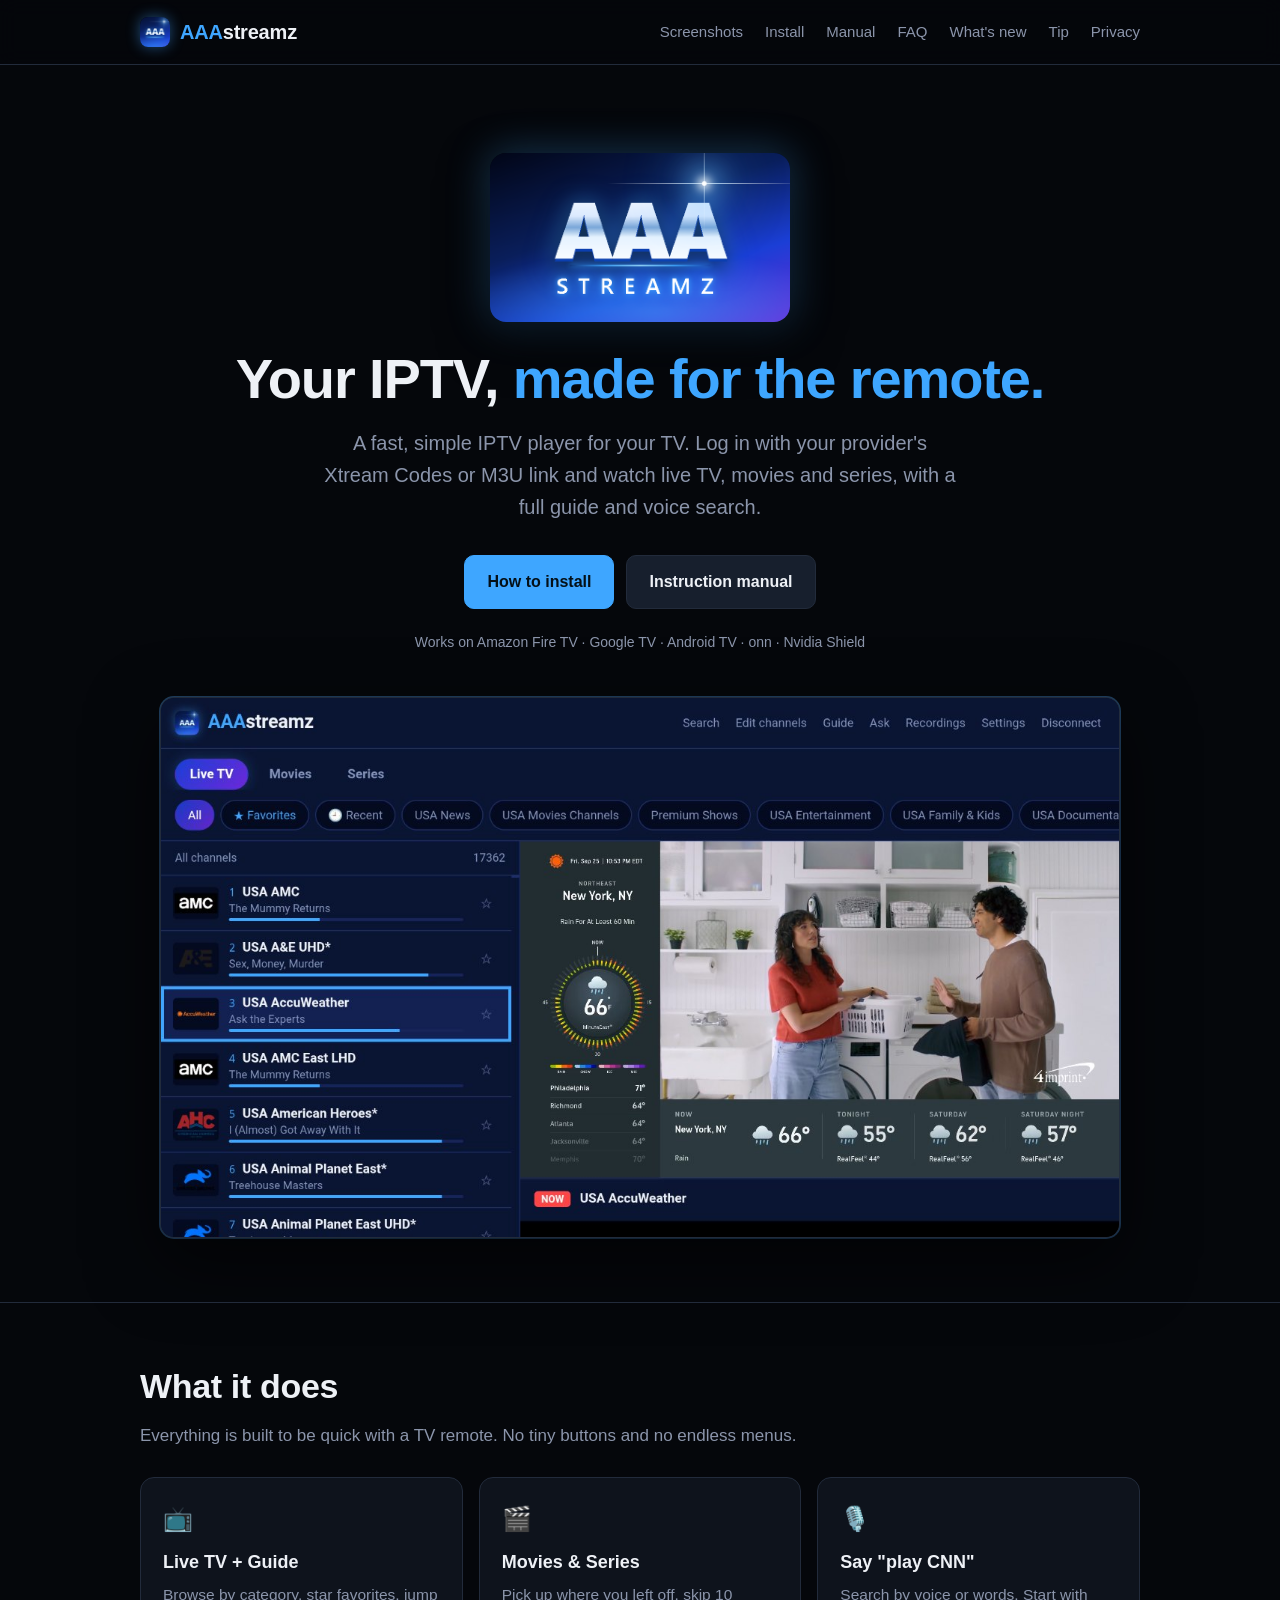
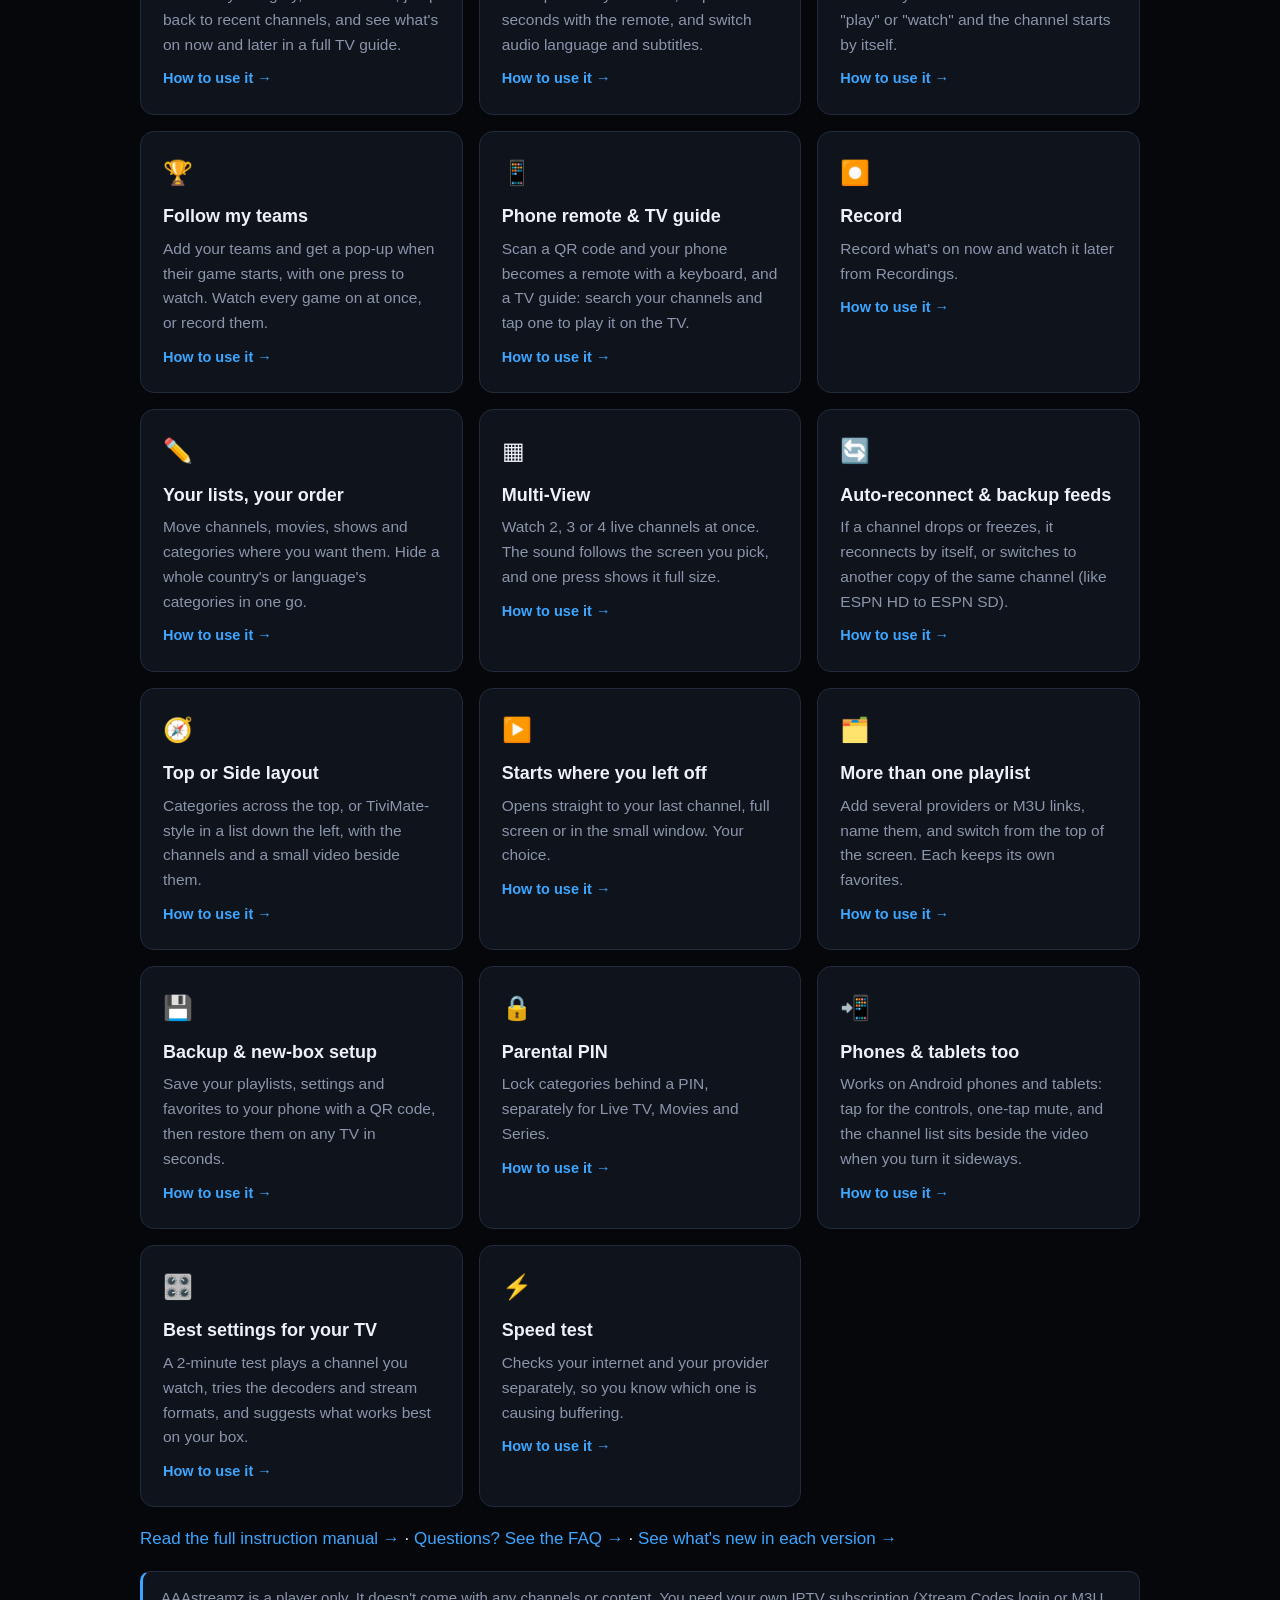
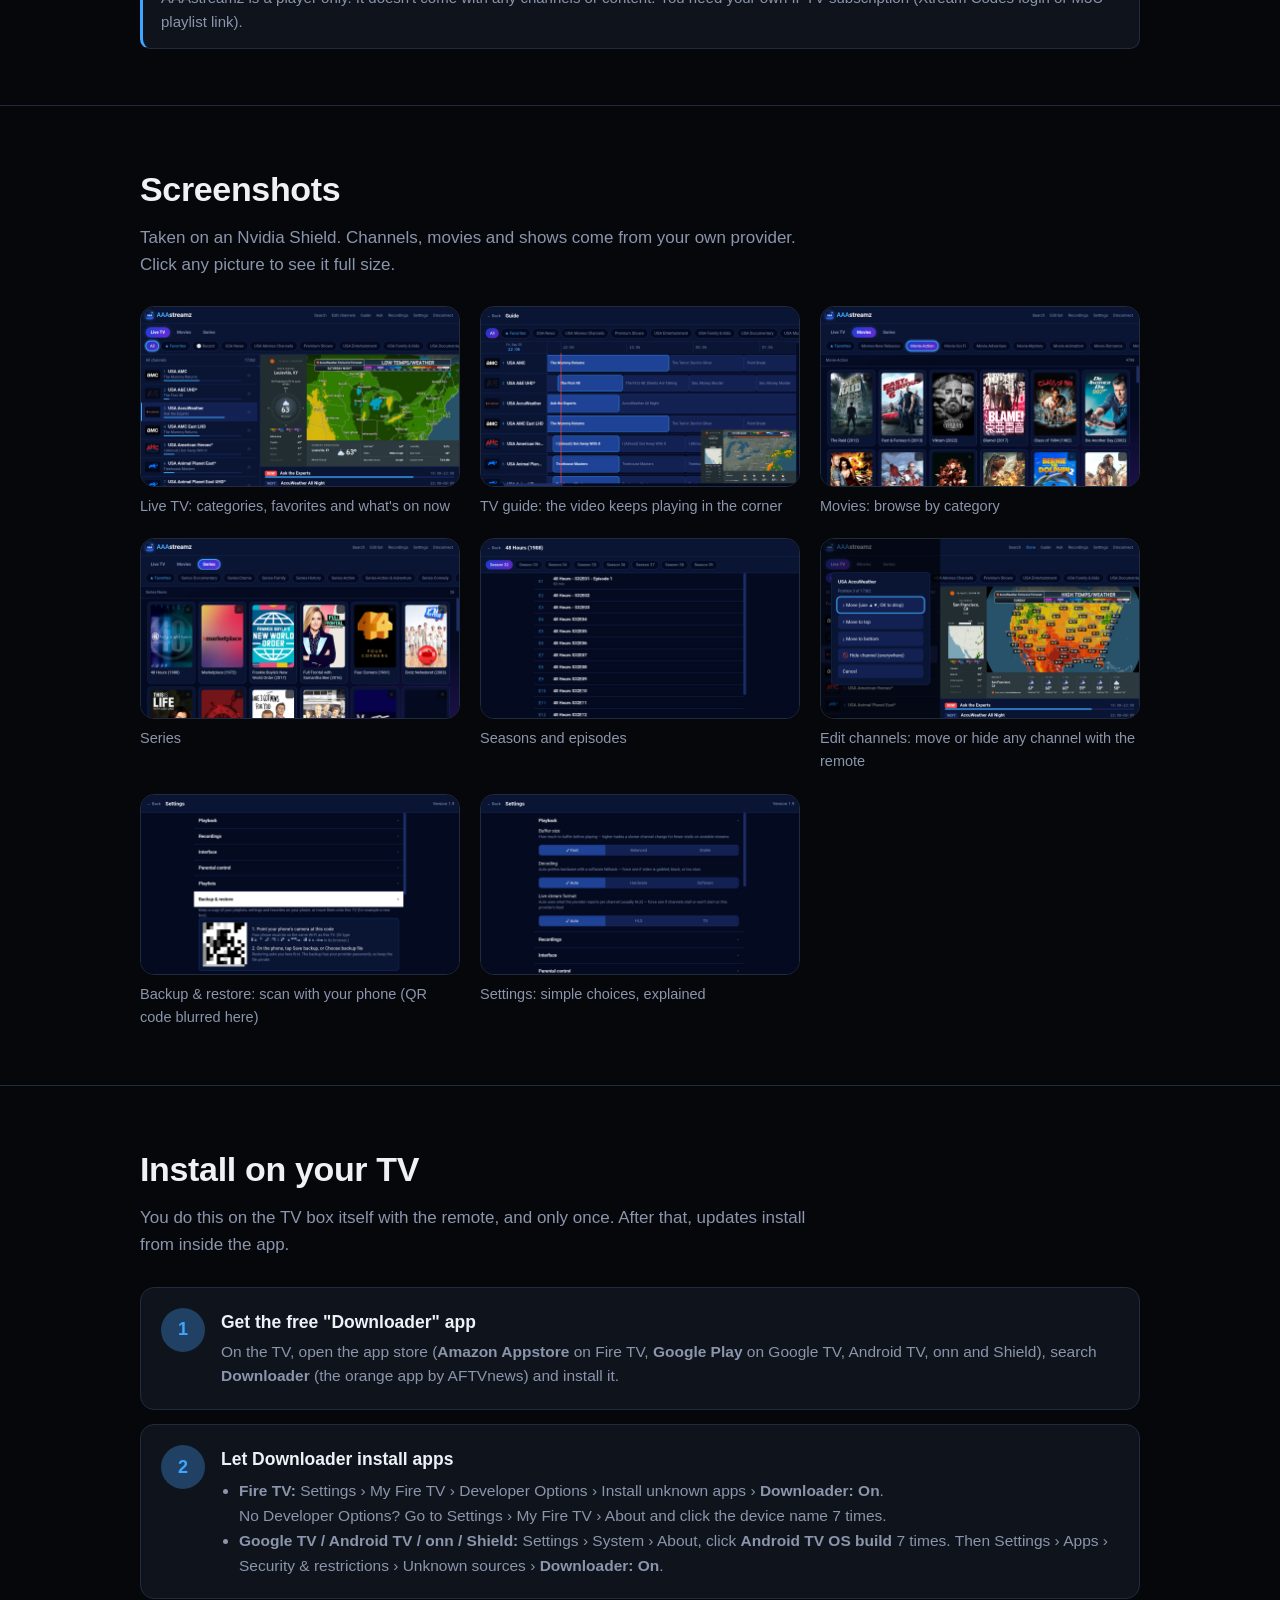
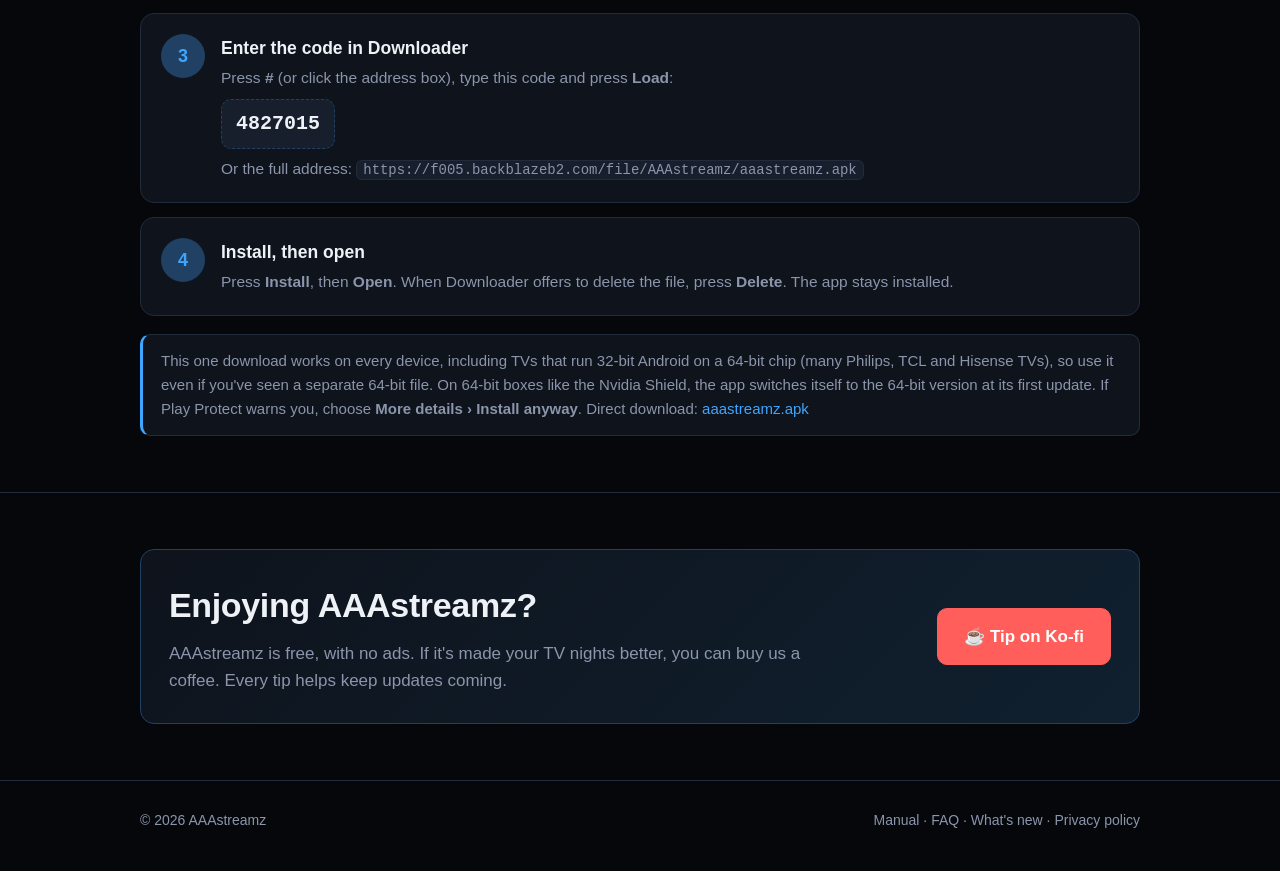
==== commit 978761a9: "1.15: Follow my teams, backup feeds, phone TV guide, best-settings test, Manage categories (index.ht" ====
--- a/index.html
+++ b/index.html
@@ -62,17 +62,19 @@
           <div class="card"><div class="icon">📺</div><h3>Live TV + Guide</h3><p>Browse by category, star favorites, jump back to recent channels, and see what's on now and later in a full TV guide.</p><a class="how" href="guide.html#live">How to use it →</a></div>
           <div class="card"><div class="icon">🎬</div><h3>Movies &amp; Series</h3><p>Pick up where you left off, skip 10 seconds with the remote, and switch audio language and subtitles.</p><a class="how" href="guide.html#vod">How to use it →</a></div>
           <div class="card"><div class="icon">🎙️</div><h3>Say "play CNN"</h3><p>Search by voice or words. Start with "play" or "watch" and the channel starts by itself.</p><a class="how" href="guide.html#ask">How to use it →</a></div>
-          <div class="card"><div class="icon">📱</div><h3>Phone remote</h3><p>Scan a QR code and your phone becomes a remote with a keyboard, which makes typing much easier.</p><a class="how" href="guide.html#phone">How to use it →</a></div>
+          <div class="card"><div class="icon">🏆</div><h3>Follow my teams</h3><p>Add your teams and get a pop-up when their game starts, with one press to watch. Watch every game on at once, or record them.</p><a class="how" href="guide.html#teams">How to use it →</a></div>
+          <div class="card"><div class="icon">📱</div><h3>Phone remote &amp; TV guide</h3><p>Scan a QR code and your phone becomes a remote with a keyboard, and a TV guide: search your channels and tap one to play it on the TV.</p><a class="how" href="guide.html#phone">How to use it →</a></div>
           <div class="card"><div class="icon">⏺️</div><h3>Record</h3><p>Record what's on now and watch it later from Recordings.</p><a class="how" href="guide.html#record">How to use it →</a></div>
-          <div class="card"><div class="icon">✏️</div><h3>Your lists, your order</h3><p>Move channels, movies, shows and categories where you want them, and hide the ones you never watch.</p><a class="how" href="guide.html#edit">How to use it →</a></div>
+          <div class="card"><div class="icon">✏️</div><h3>Your lists, your order</h3><p>Move channels, movies, shows and categories where you want them. Hide a whole country's or language's categories in one go.</p><a class="how" href="guide.html#edit">How to use it →</a></div>
           <div class="card"><div class="icon">▦</div><h3>Multi-View</h3><p>Watch 2, 3 or 4 live channels at once. The sound follows the screen you pick, and one press shows it full size.</p><a class="how" href="guide.html#multiview">How to use it →</a></div>
-          <div class="card"><div class="icon">🔄</div><h3>Auto-reconnect</h3><p>If a channel drops or freezes, it reconnects by itself. No more changing channel and back.</p><a class="how" href="guide.html#live">How to use it →</a></div>
+          <div class="card"><div class="icon">🔄</div><h3>Auto-reconnect &amp; backup feeds</h3><p>If a channel drops or freezes, it reconnects by itself, or switches to another copy of the same channel (like ESPN HD to ESPN SD).</p><a class="how" href="guide.html#live">How to use it →</a></div>
           <div class="card"><div class="icon">🧭</div><h3>Top or Side layout</h3><p>Categories across the top, or TiviMate-style in a list down the left, with the channels and a small video beside them.</p><a class="how" href="guide.html#around">How to use it →</a></div>
           <div class="card"><div class="icon">▶️</div><h3>Starts where you left off</h3><p>Opens straight to your last channel, full screen or in the small window. Your choice.</p><a class="how" href="guide.html#live">How to use it →</a></div>
           <div class="card"><div class="icon">🗂️</div><h3>More than one playlist</h3><p>Add several providers or M3U links, name them, and switch from the top of the screen. Each keeps its own favorites.</p><a class="how" href="guide.html#playlists">How to use it →</a></div>
           <div class="card"><div class="icon">💾</div><h3>Backup &amp; new-box setup</h3><p>Save your playlists, settings and favorites to your phone with a QR code, then restore them on any TV in seconds.</p><a class="how" href="guide.html#backup">How to use it →</a></div>
           <div class="card"><div class="icon">🔒</div><h3>Parental PIN</h3><p>Lock categories behind a PIN, separately for Live TV, Movies and Series.</p><a class="how" href="guide.html#settings">How to use it →</a></div>
           <div class="card"><div class="icon">📲</div><h3>Phones &amp; tablets too</h3><p>Works on Android phones and tablets: tap for the controls, one-tap mute, and the channel list sits beside the video when you turn it sideways.</p><a class="how" href="guide.html#live">How to use it →</a></div>
+          <div class="card"><div class="icon">🎛️</div><h3>Best settings for your TV</h3><p>A 2-minute test plays a channel you watch, tries the decoders and stream formats, and suggests what works best on your box.</p><a class="how" href="guide.html#best-settings">How to use it →</a></div>
           <div class="card"><div class="icon">⚡</div><h3>Speed test</h3><p>Checks your internet and your provider separately, so you know which one is causing buffering.</p><a class="how" href="guide.html#help">How to use it →</a></div>
         </div>
         <p style="margin-top:18px"><a href="guide.html">Read the full instruction manual →</a> · <a href="faq.html">Questions? See the FAQ →</a> · <a href="releases.html">See what's new in each version →</a></p>
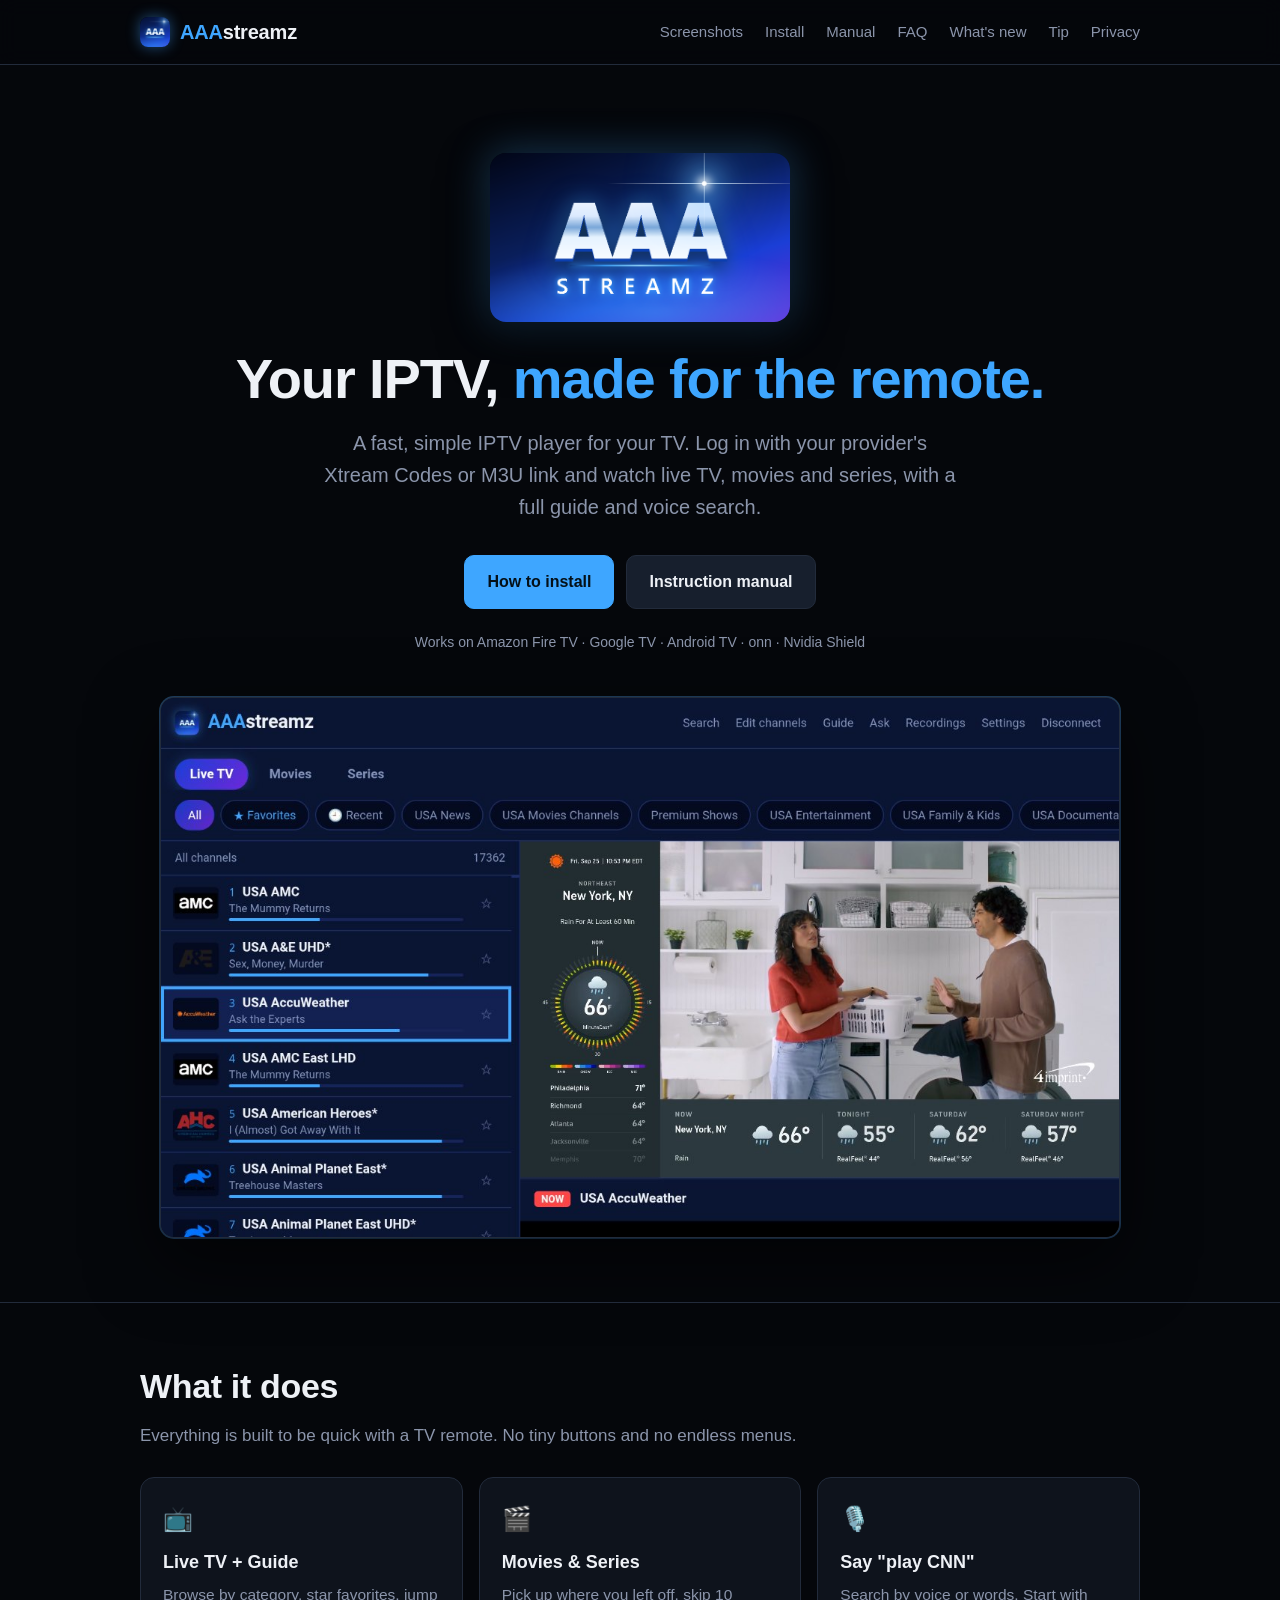
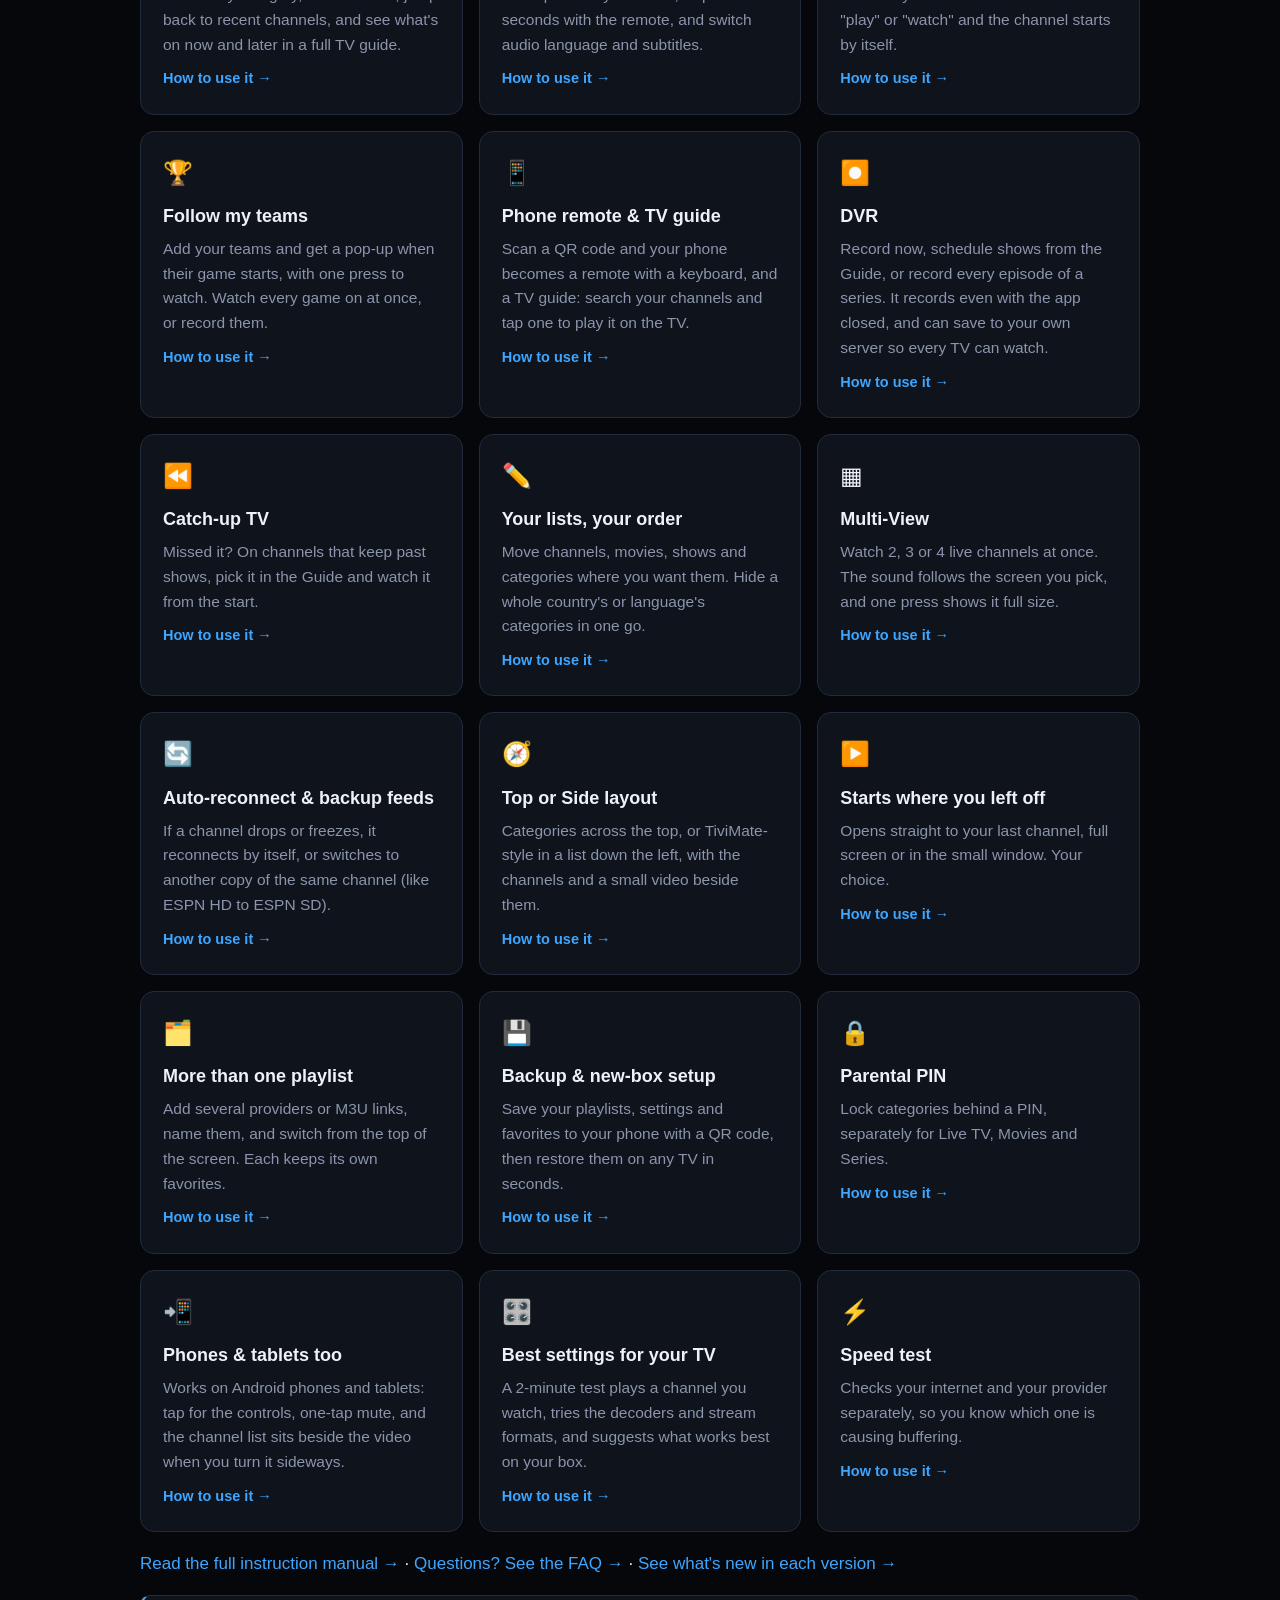
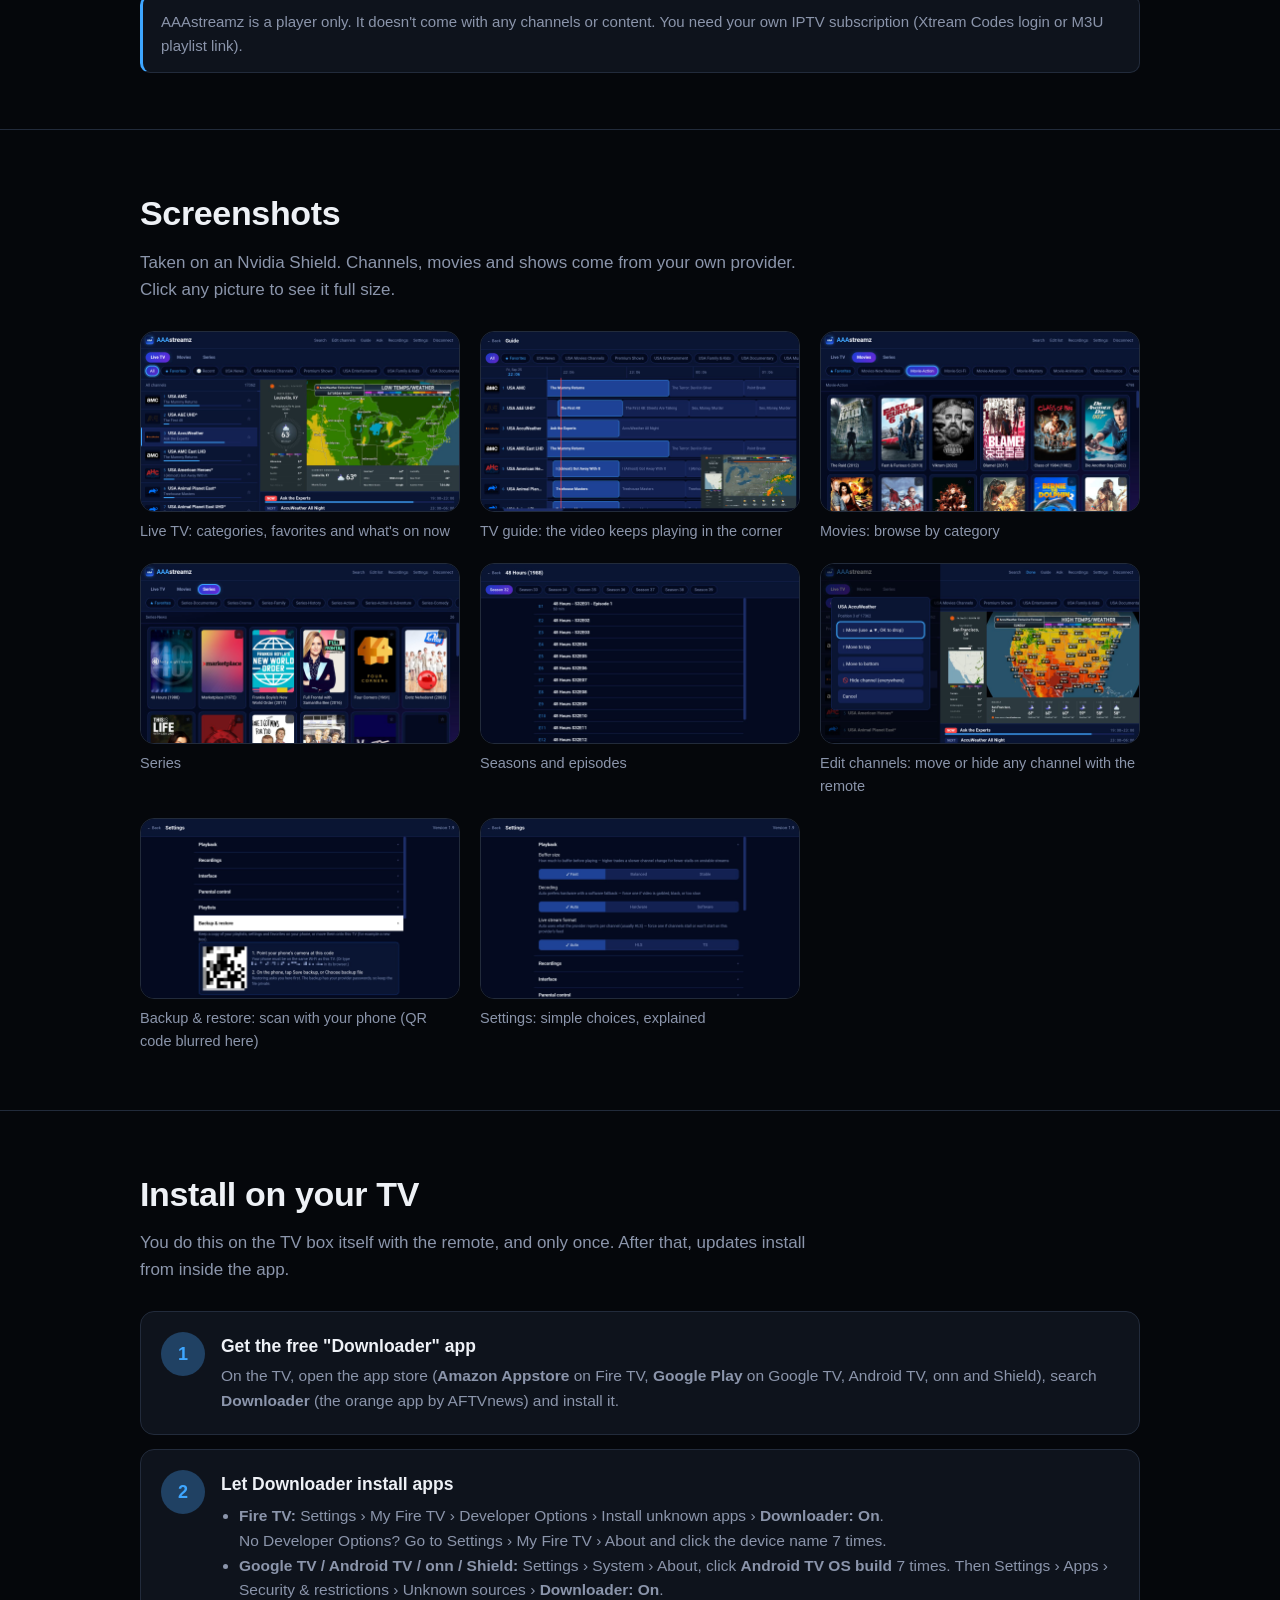
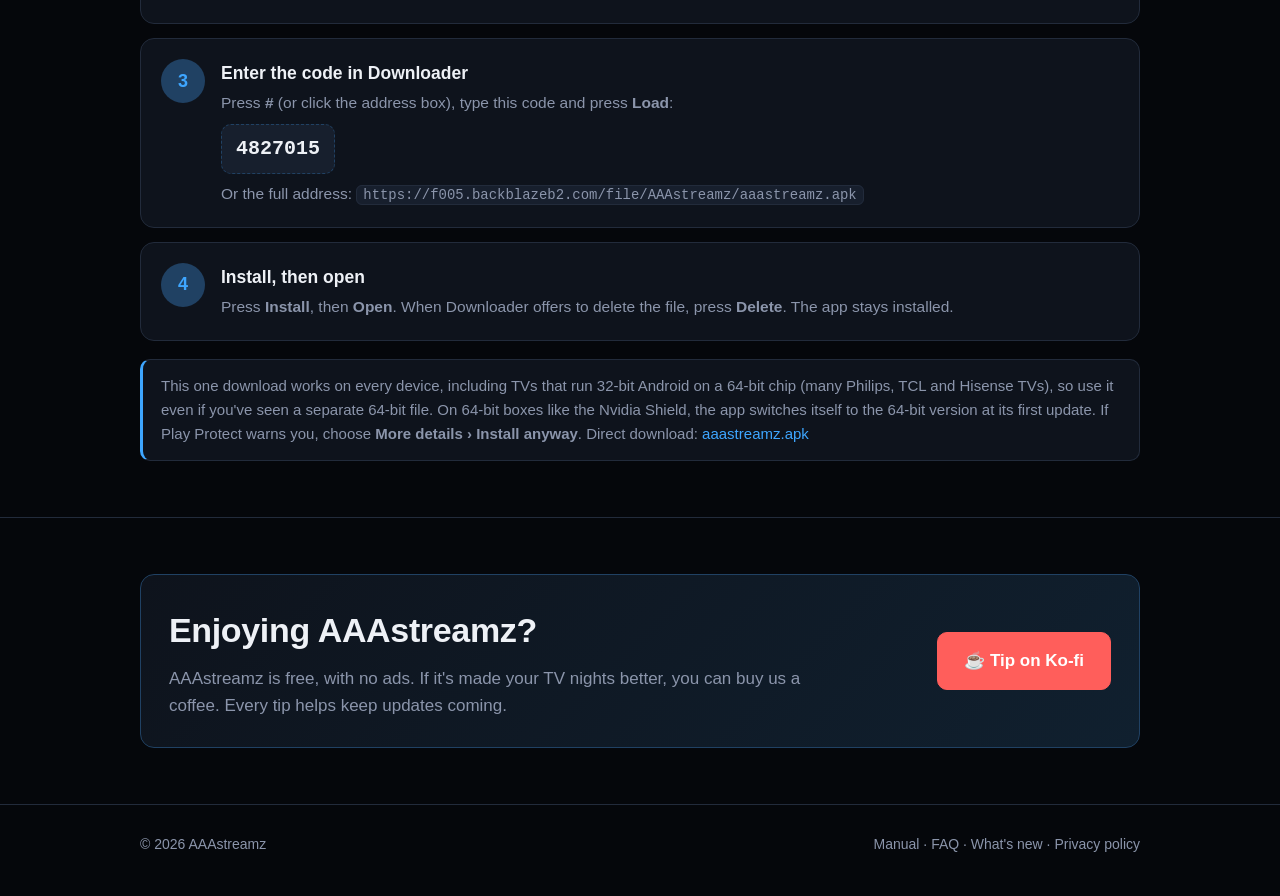
==== commit 46f2118a: "1.16: DVR, series recording, recordings server, catch-up (index.html)" ====
--- a/index.html
+++ b/index.html
@@ -64,7 +64,8 @@
           <div class="card"><div class="icon">🎙️</div><h3>Say "play CNN"</h3><p>Search by voice or words. Start with "play" or "watch" and the channel starts by itself.</p><a class="how" href="guide.html#ask">How to use it →</a></div>
           <div class="card"><div class="icon">🏆</div><h3>Follow my teams</h3><p>Add your teams and get a pop-up when their game starts, with one press to watch. Watch every game on at once, or record them.</p><a class="how" href="guide.html#teams">How to use it →</a></div>
           <div class="card"><div class="icon">📱</div><h3>Phone remote &amp; TV guide</h3><p>Scan a QR code and your phone becomes a remote with a keyboard, and a TV guide: search your channels and tap one to play it on the TV.</p><a class="how" href="guide.html#phone">How to use it →</a></div>
-          <div class="card"><div class="icon">⏺️</div><h3>Record</h3><p>Record what's on now and watch it later from Recordings.</p><a class="how" href="guide.html#record">How to use it →</a></div>
+          <div class="card"><div class="icon">⏺️</div><h3>DVR</h3><p>Record now, schedule shows from the Guide, or record every episode of a series. It records even with the app closed, and can save to your own server so every TV can watch.</p><a class="how" href="guide.html#record">How to use it →</a></div>
+          <div class="card"><div class="icon">⏪</div><h3>Catch-up TV</h3><p>Missed it? On channels that keep past shows, pick it in the Guide and watch it from the start.</p><a class="how" href="guide.html#catchup">How to use it →</a></div>
           <div class="card"><div class="icon">✏️</div><h3>Your lists, your order</h3><p>Move channels, movies, shows and categories where you want them. Hide a whole country's or language's categories in one go.</p><a class="how" href="guide.html#edit">How to use it →</a></div>
           <div class="card"><div class="icon">▦</div><h3>Multi-View</h3><p>Watch 2, 3 or 4 live channels at once. The sound follows the screen you pick, and one press shows it full size.</p><a class="how" href="guide.html#multiview">How to use it →</a></div>
           <div class="card"><div class="icon">🔄</div><h3>Auto-reconnect &amp; backup feeds</h3><p>If a channel drops or freezes, it reconnects by itself, or switches to another copy of the same channel (like ESPN HD to ESPN SD).</p><a class="how" href="guide.html#live">How to use it →</a></div>
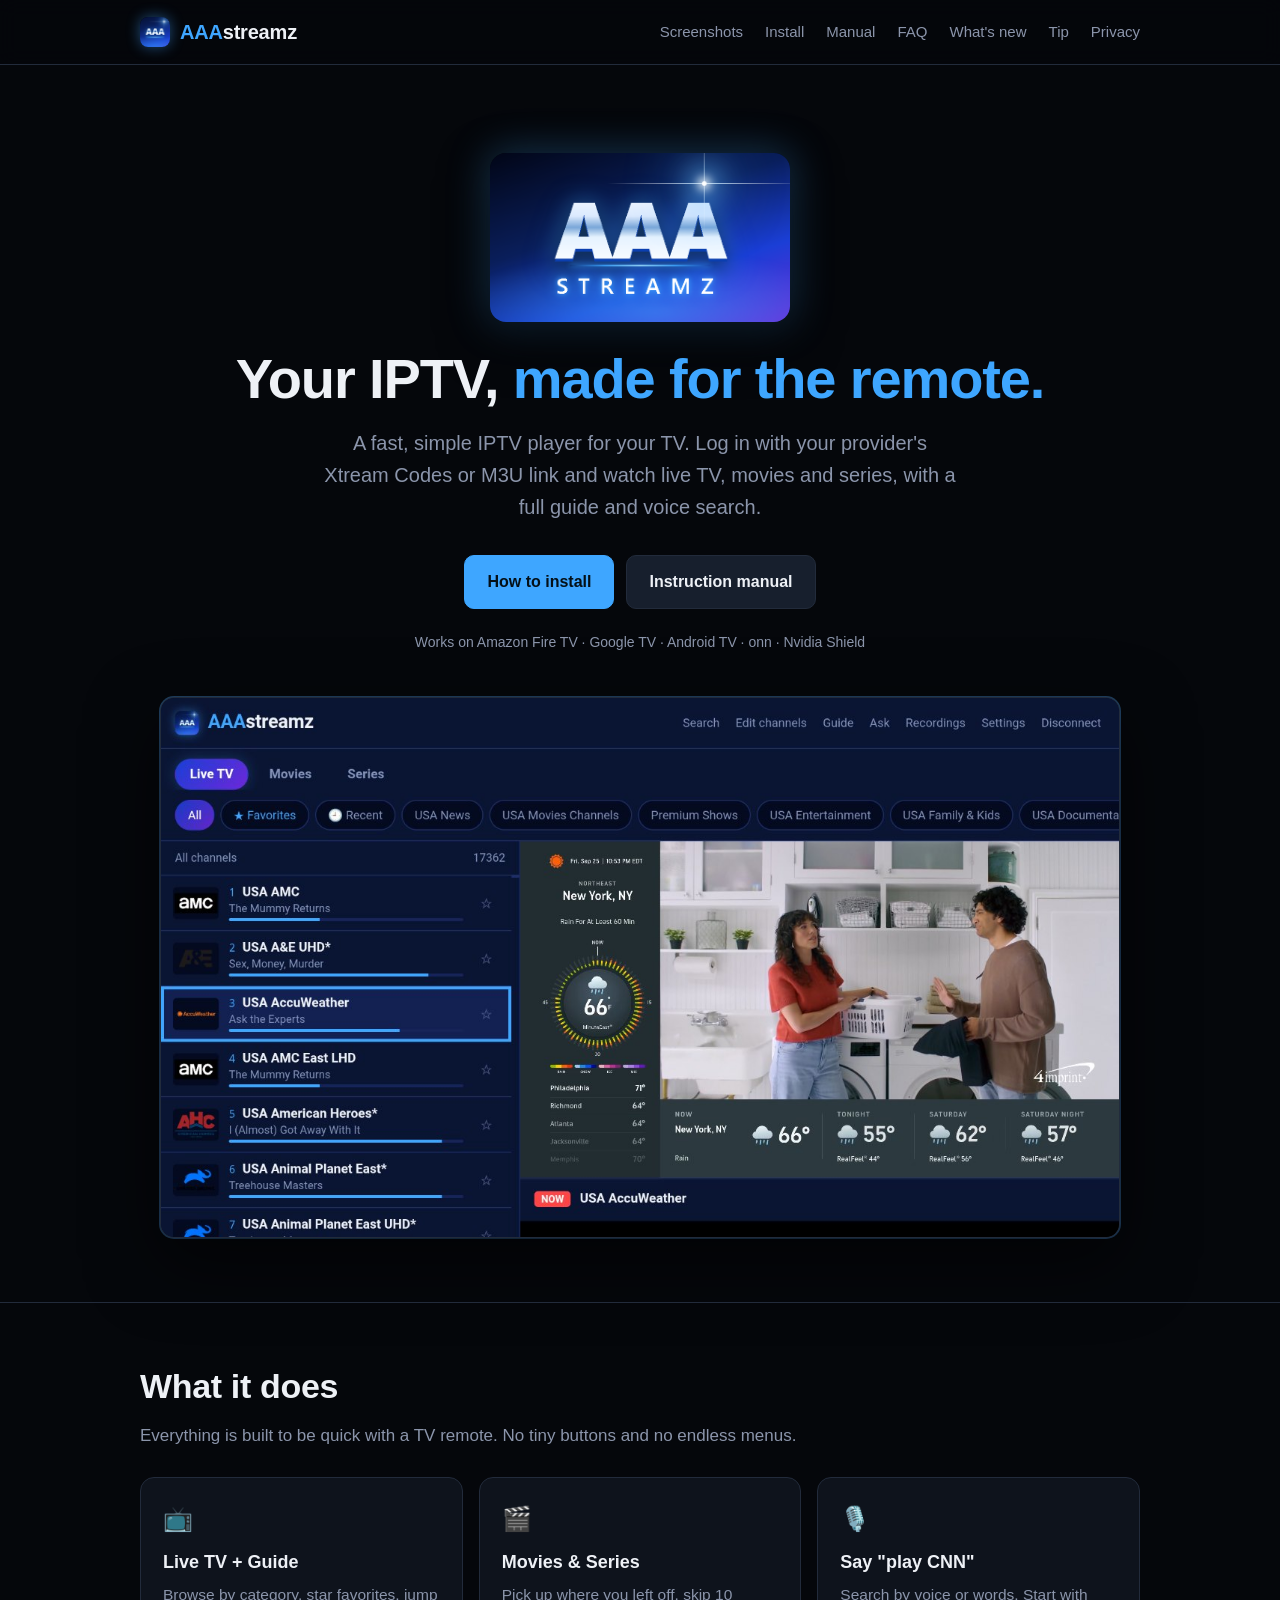
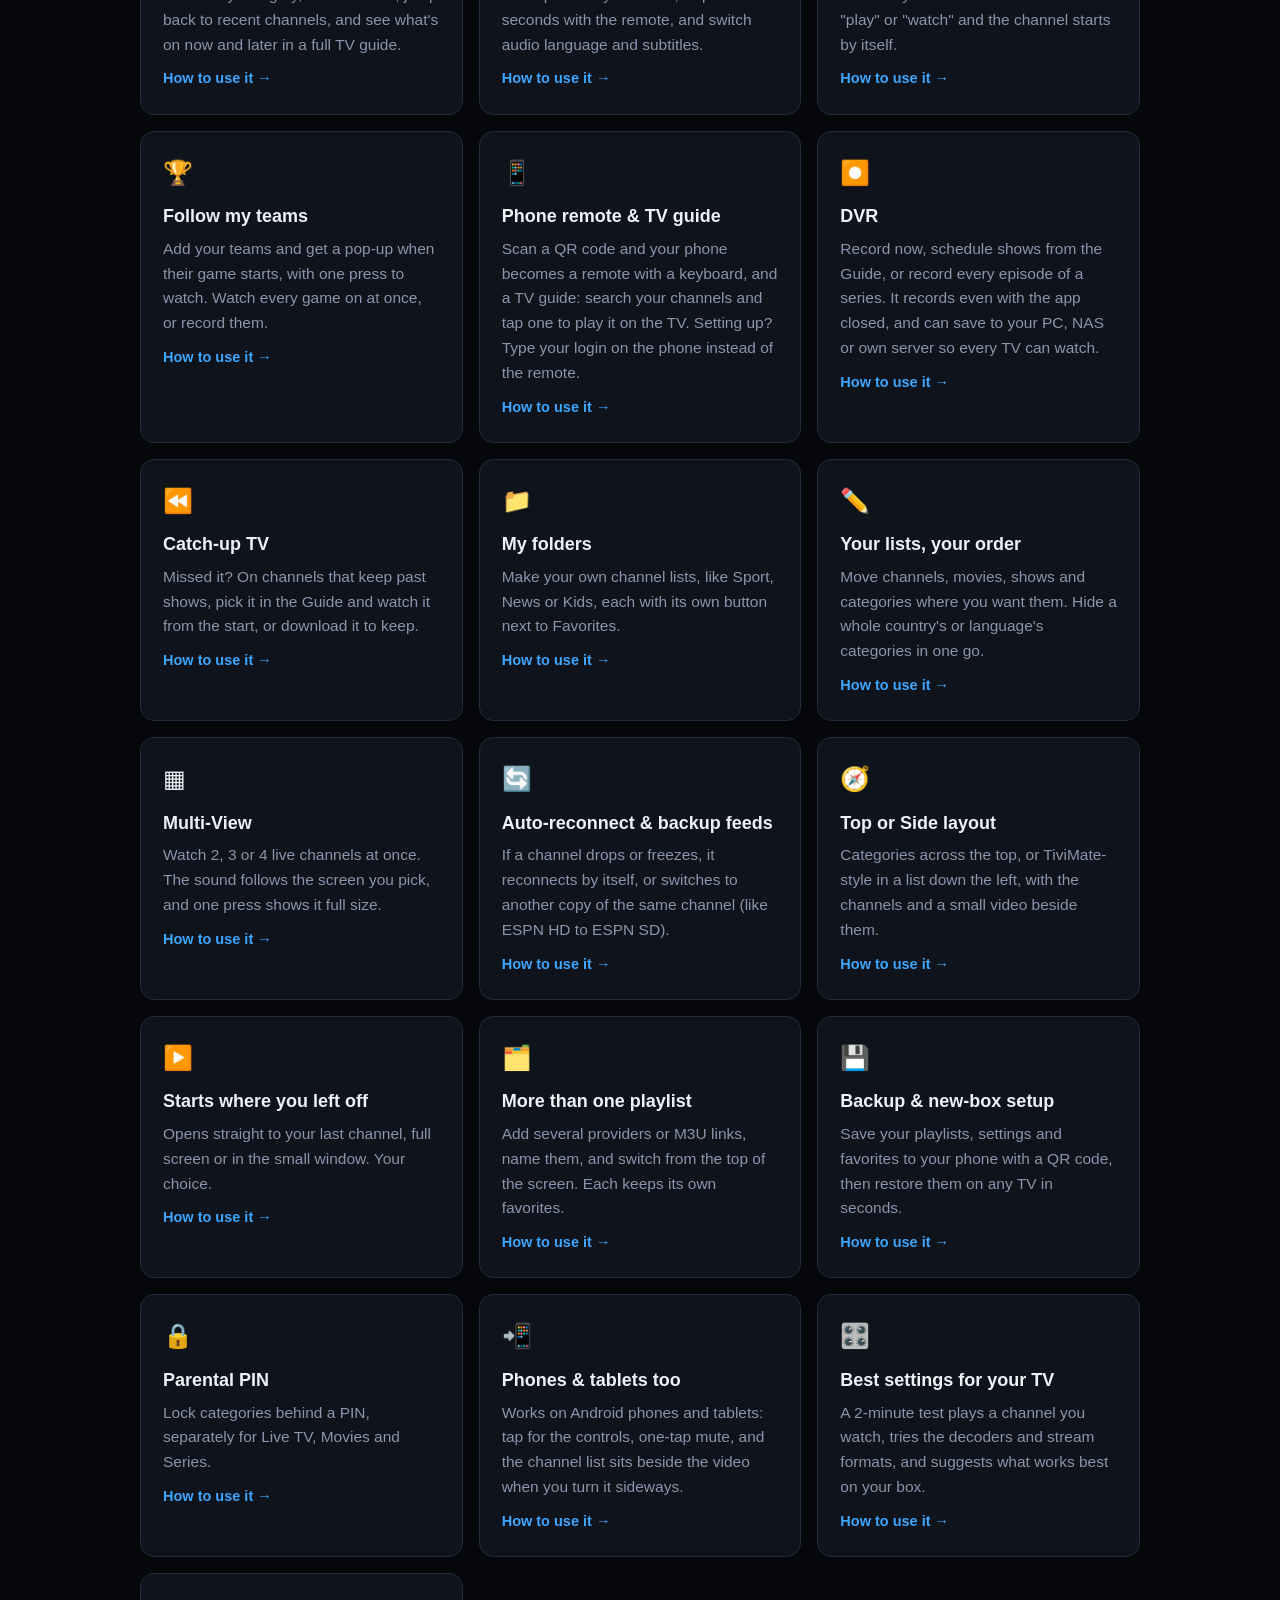
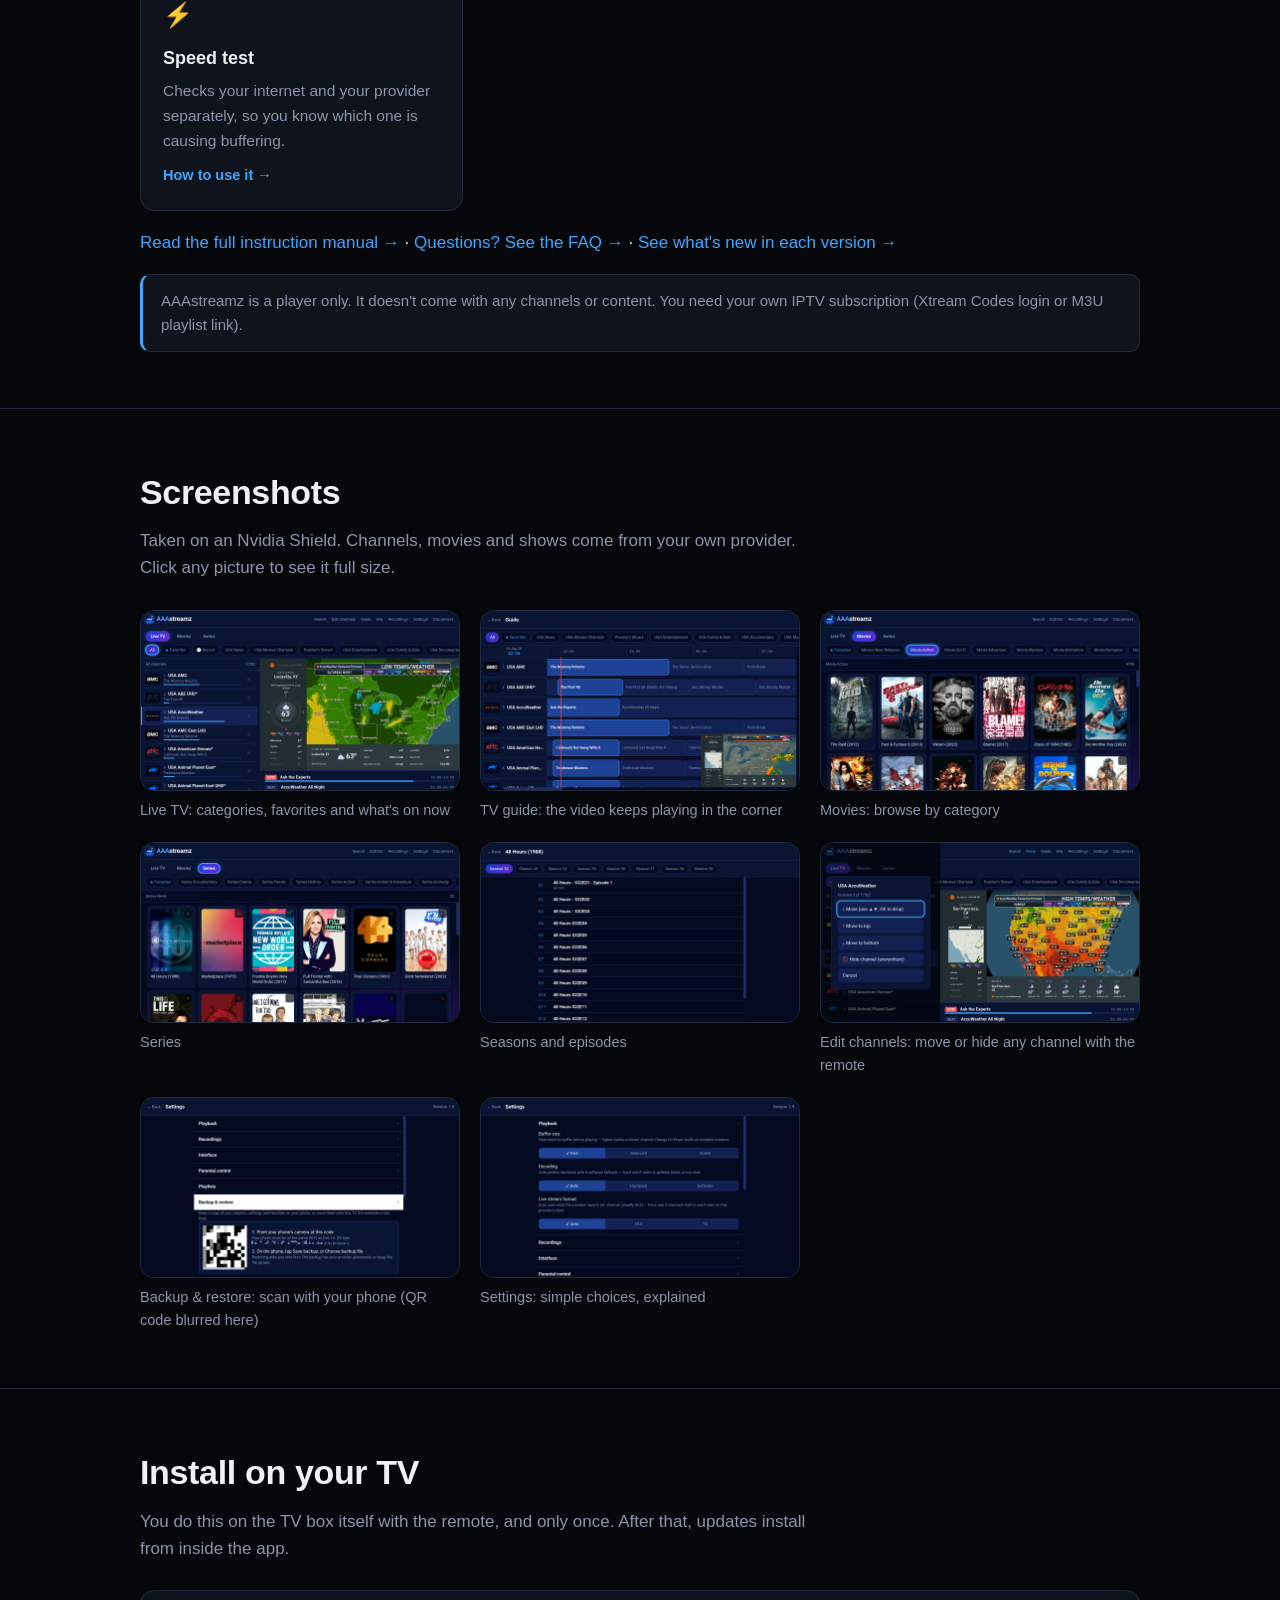
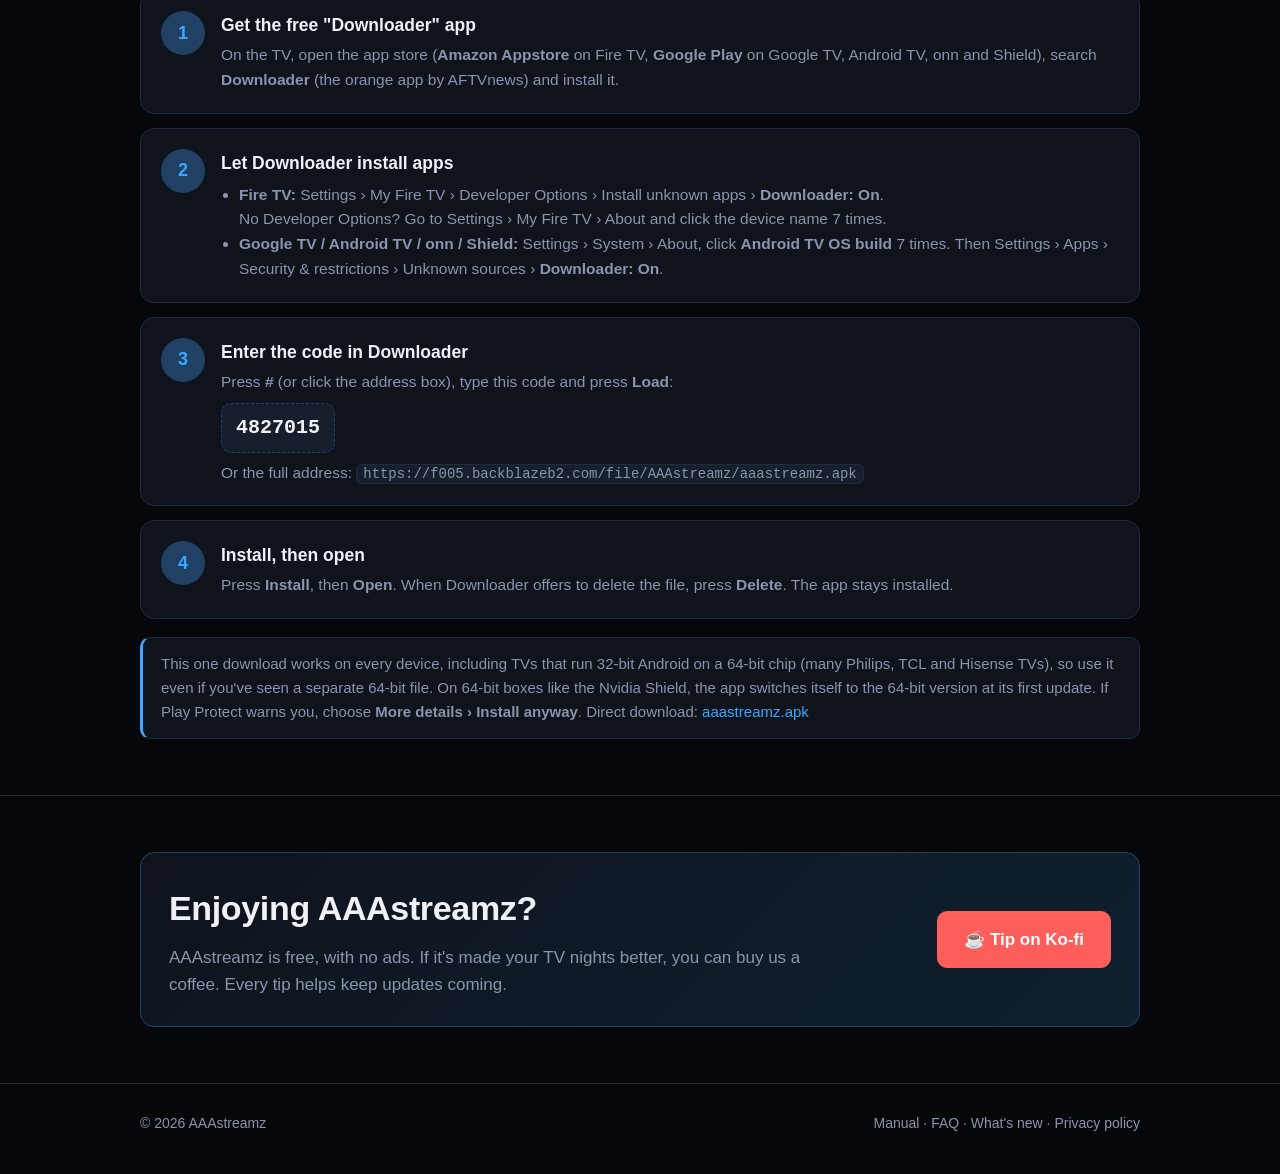
==== commit e705bb06: "Site update for 1.17/1.18: phone login, My folders, PC/NAS recordings, download a show, slow-connect" ====
--- a/index.html
+++ b/index.html
@@ -63,9 +63,10 @@
           <div class="card"><div class="icon">🎬</div><h3>Movies &amp; Series</h3><p>Pick up where you left off, skip 10 seconds with the remote, and switch audio language and subtitles.</p><a class="how" href="guide.html#vod">How to use it →</a></div>
           <div class="card"><div class="icon">🎙️</div><h3>Say "play CNN"</h3><p>Search by voice or words. Start with "play" or "watch" and the channel starts by itself.</p><a class="how" href="guide.html#ask">How to use it →</a></div>
           <div class="card"><div class="icon">🏆</div><h3>Follow my teams</h3><p>Add your teams and get a pop-up when their game starts, with one press to watch. Watch every game on at once, or record them.</p><a class="how" href="guide.html#teams">How to use it →</a></div>
-          <div class="card"><div class="icon">📱</div><h3>Phone remote &amp; TV guide</h3><p>Scan a QR code and your phone becomes a remote with a keyboard, and a TV guide: search your channels and tap one to play it on the TV.</p><a class="how" href="guide.html#phone">How to use it →</a></div>
-          <div class="card"><div class="icon">⏺️</div><h3>DVR</h3><p>Record now, schedule shows from the Guide, or record every episode of a series. It records even with the app closed, and can save to your own server so every TV can watch.</p><a class="how" href="guide.html#record">How to use it →</a></div>
-          <div class="card"><div class="icon">⏪</div><h3>Catch-up TV</h3><p>Missed it? On channels that keep past shows, pick it in the Guide and watch it from the start.</p><a class="how" href="guide.html#catchup">How to use it →</a></div>
+          <div class="card"><div class="icon">📱</div><h3>Phone remote &amp; TV guide</h3><p>Scan a QR code and your phone becomes a remote with a keyboard, and a TV guide: search your channels and tap one to play it on the TV. Setting up? Type your login on the phone instead of the remote.</p><a class="how" href="guide.html#phone">How to use it →</a></div>
+          <div class="card"><div class="icon">⏺️</div><h3>DVR</h3><p>Record now, schedule shows from the Guide, or record every episode of a series. It records even with the app closed, and can save to your PC, NAS or own server so every TV can watch.</p><a class="how" href="guide.html#record">How to use it →</a></div>
+          <div class="card"><div class="icon">⏪</div><h3>Catch-up TV</h3><p>Missed it? On channels that keep past shows, pick it in the Guide and watch it from the start, or download it to keep.</p><a class="how" href="guide.html#catchup">How to use it →</a></div>
+          <div class="card"><div class="icon">📁</div><h3>My folders</h3><p>Make your own channel lists, like Sport, News or Kids, each with its own button next to Favorites.</p><a class="how" href="guide.html#folders">How to use it →</a></div>
           <div class="card"><div class="icon">✏️</div><h3>Your lists, your order</h3><p>Move channels, movies, shows and categories where you want them. Hide a whole country's or language's categories in one go.</p><a class="how" href="guide.html#edit">How to use it →</a></div>
           <div class="card"><div class="icon">▦</div><h3>Multi-View</h3><p>Watch 2, 3 or 4 live channels at once. The sound follows the screen you pick, and one press shows it full size.</p><a class="how" href="guide.html#multiview">How to use it →</a></div>
           <div class="card"><div class="icon">🔄</div><h3>Auto-reconnect &amp; backup feeds</h3><p>If a channel drops or freezes, it reconnects by itself, or switches to another copy of the same channel (like ESPN HD to ESPN SD).</p><a class="how" href="guide.html#live">How to use it →</a></div>
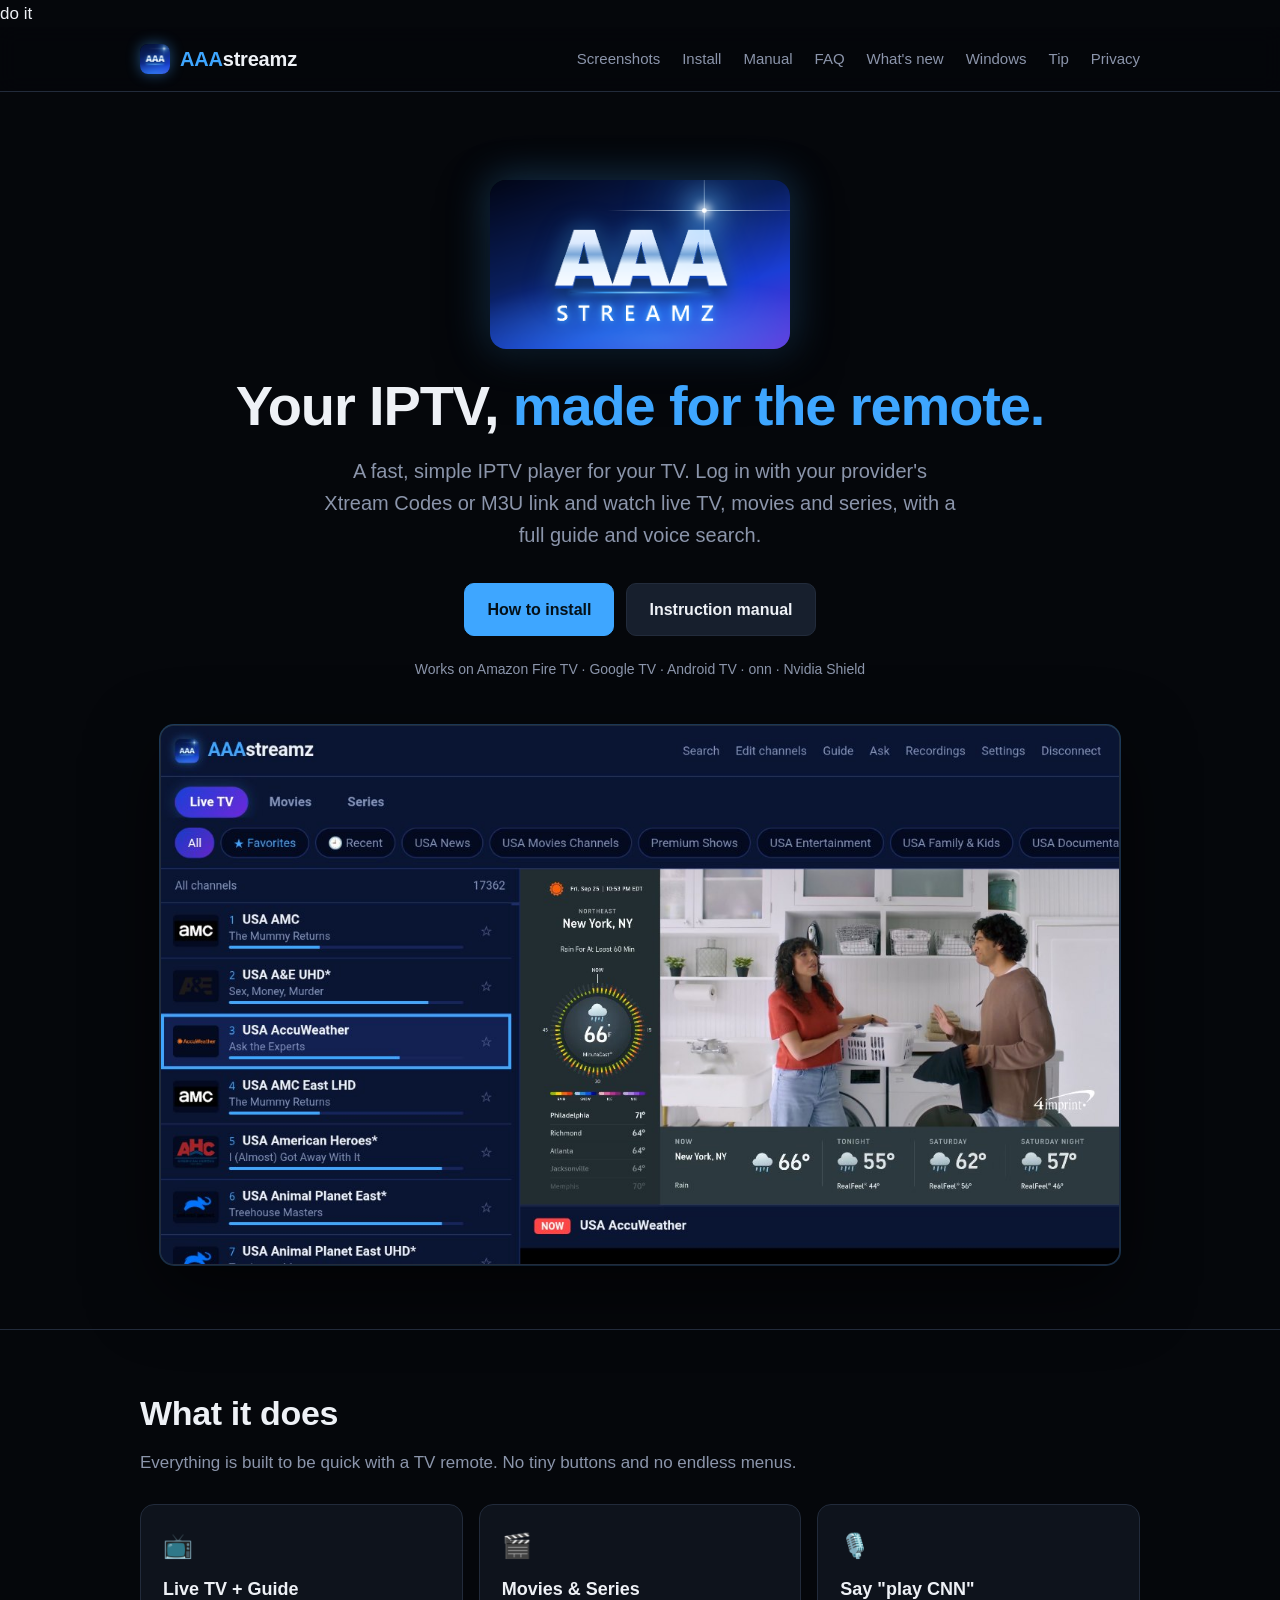
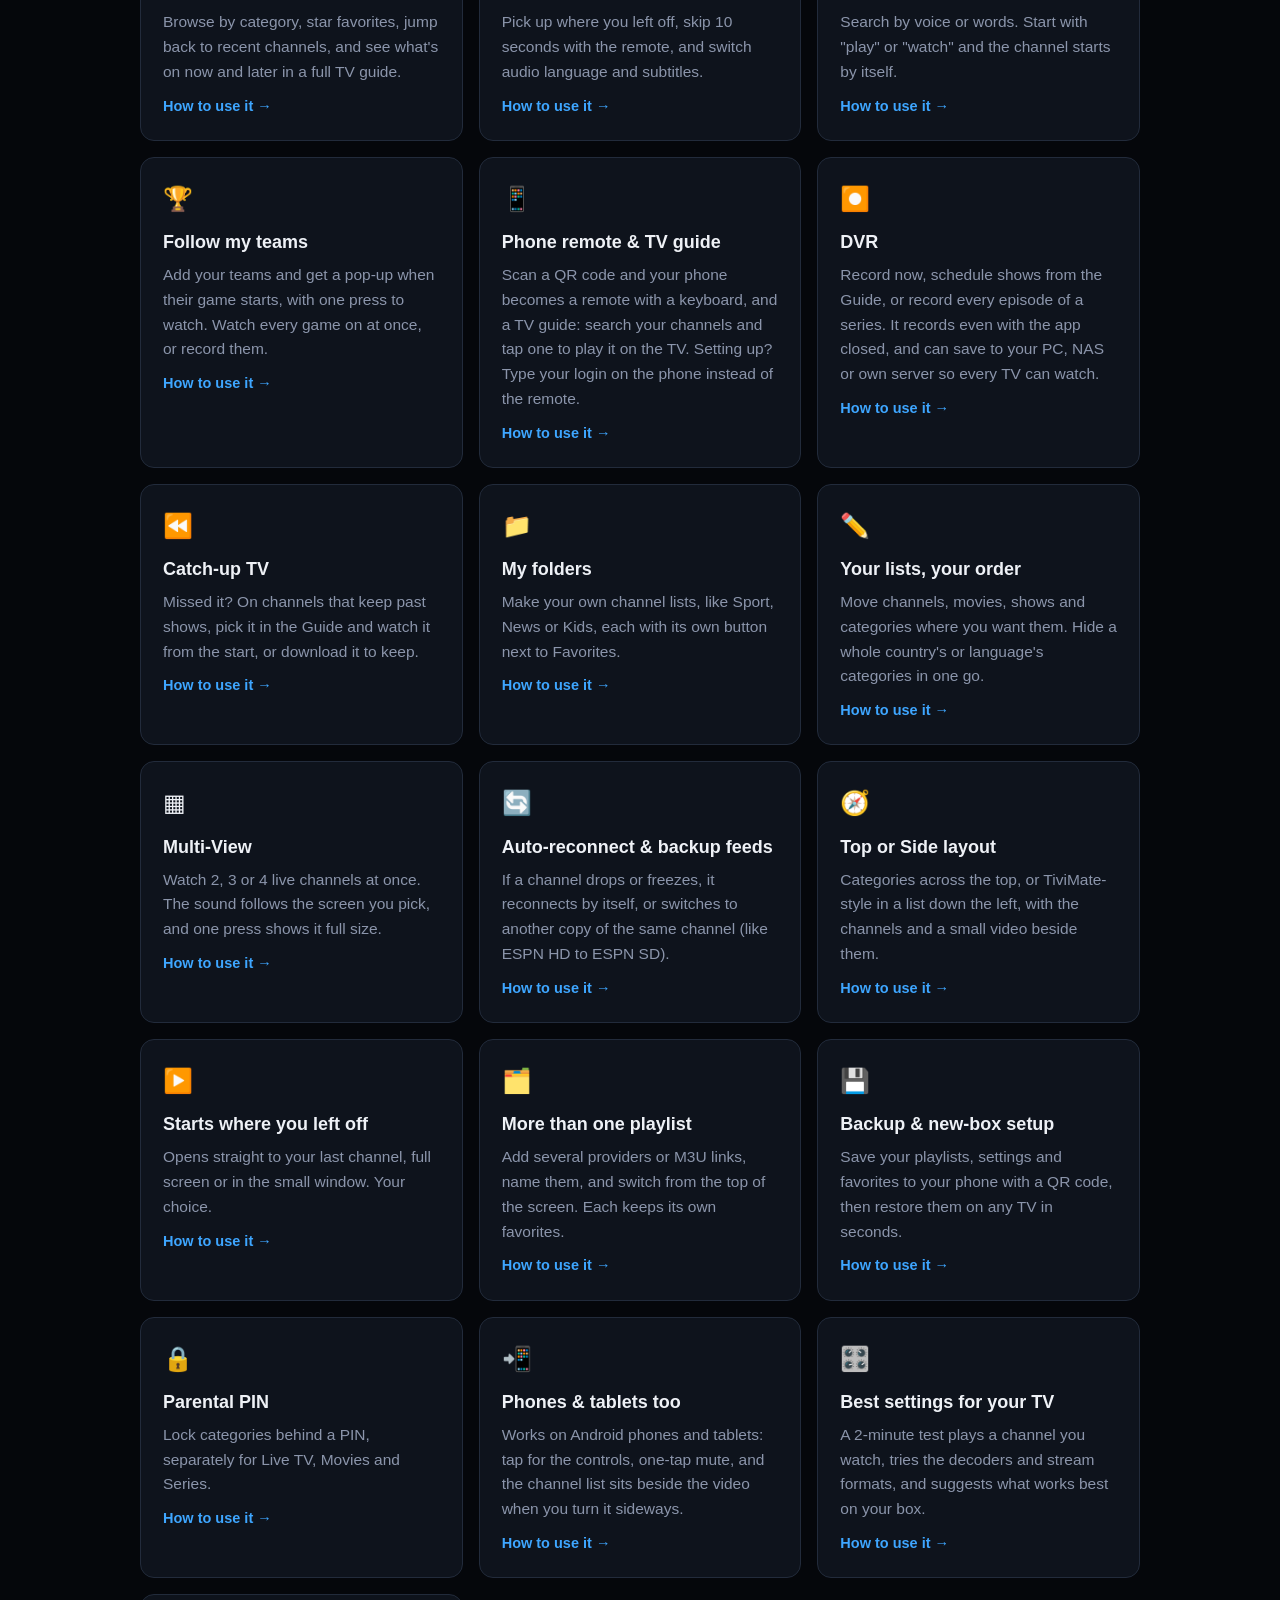
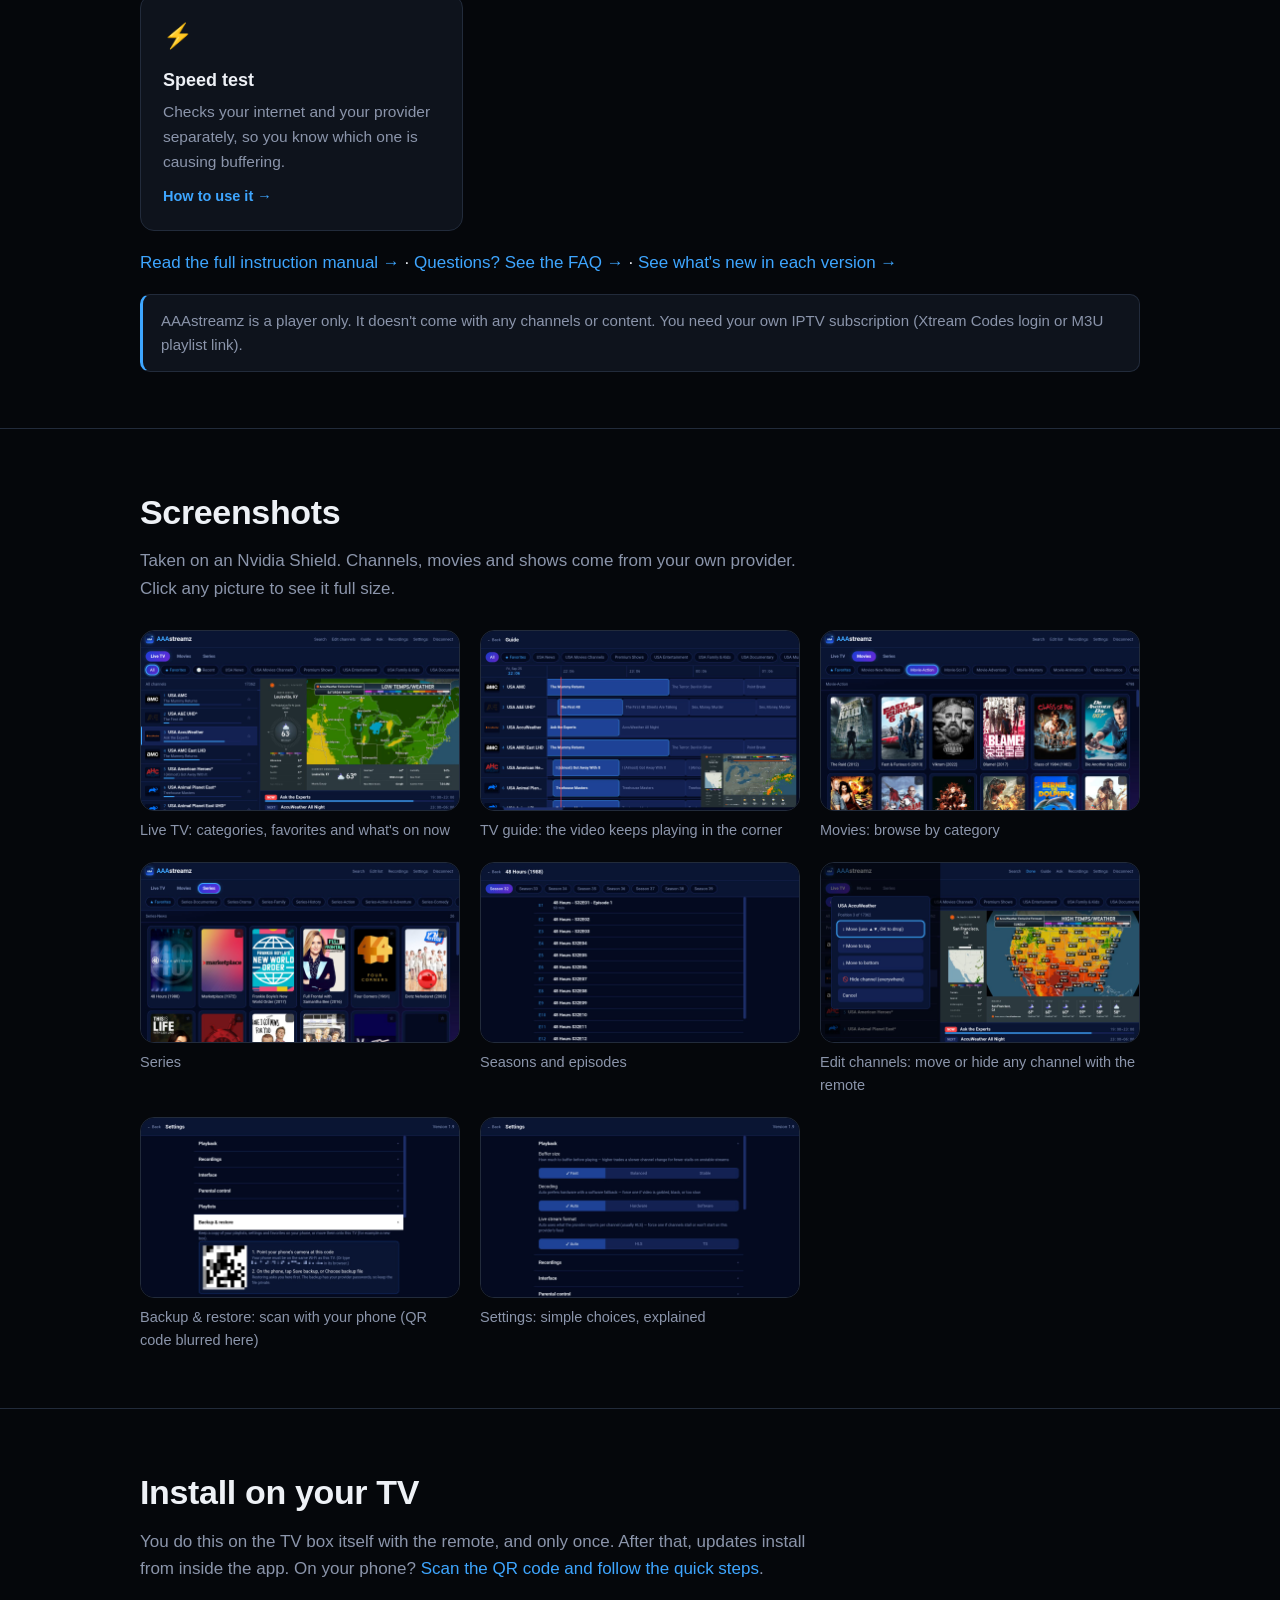
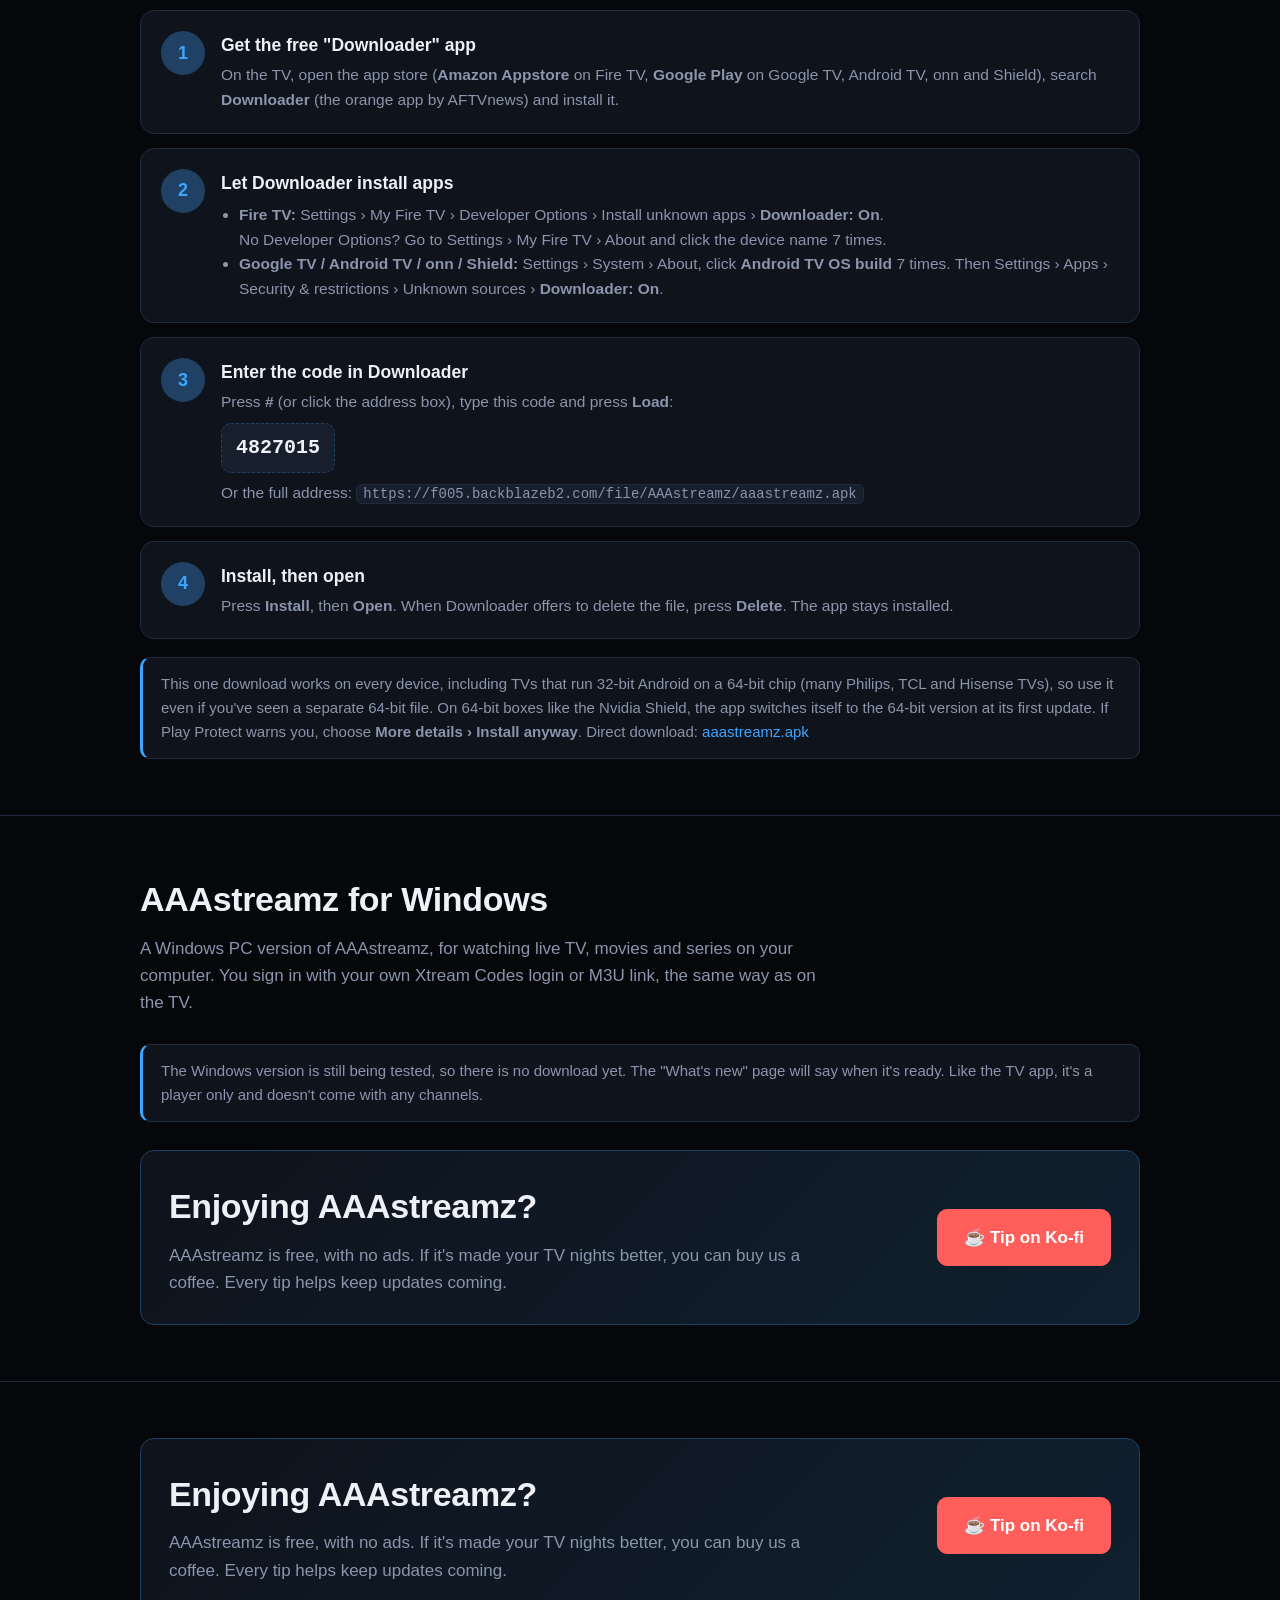
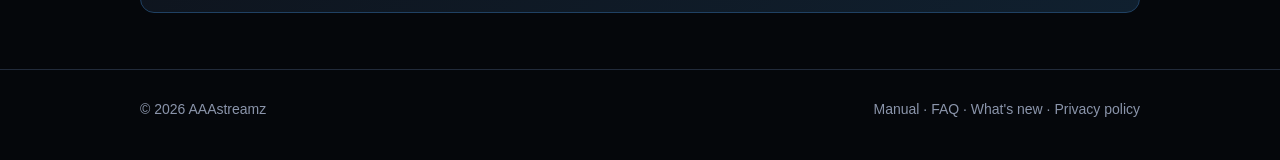
==== commit 8e99b09b: "Add AAAstreamz for Windows section with Ko-fi tip" ====
--- a/index.html
+++ b/index.html
@@ -1,3 +1,4 @@
+do it
 <!DOCTYPE html>
 <html lang="en">
 <head>
@@ -31,6 +32,7 @@
         <a href="guide.html">Manual</a>
         <a href="faq.html">FAQ</a>
         <a href="releases.html">What's new</a>
+        <a href="#windows">Windows</a>
         <a href="#tip">Tip</a>
         <a href="privacy.html">Privacy</a>
       </nav>
@@ -104,7 +106,7 @@
     <section id="install">
       <div class="wrap">
         <h2>Install on your TV</h2>
-        <p class="sub">You do this on the TV box itself with the remote, and only once. After that, updates install from inside the app.</p>
+        <p class="sub">You do this on the TV box itself with the remote, and only once. After that, updates install from inside the app. On your phone? <a href="get.html">Scan the QR code and follow the quick steps</a>.</p>
         <div class="steps">
           <div class="step">
             <div>
@@ -138,6 +140,21 @@
         </div>
         <div class="note">This one download works on every device, including TVs that run 32-bit Android on a 64-bit chip (many Philips, TCL and Hisense TVs), so use it even if you've seen a separate 64-bit file. On 64-bit boxes like the Nvidia Shield, the app switches itself to the 64-bit version at its first update. If Play Protect warns you, choose <strong>More details › Install anyway</strong>.
           Direct download: <a href="https://f005.backblazeb2.com/file/AAAstreamz/aaastreamz.apk">aaastreamz.apk</a></div>
+      </div>
+    </section>
+
+    <section id="windows">
+      <div class="wrap">
+        <h2>AAAstreamz for Windows</h2>
+        <p class="sub">A Windows PC version of AAAstreamz, for watching live TV, movies and series on your computer. You sign in with your own Xtream Codes login or M3U link, the same way as on the TV.</p>
+        <div class="note">The Windows version is still being tested, so there is no download yet. The "What's new" page will say when it's ready. Like the TV app, it's a player only and doesn't come with any channels.</div>
+        <div class="tip-card" style="margin-top:28px">
+          <div>
+            <h2>Enjoying AAAstreamz?</h2>
+            <p class="sub">AAAstreamz is free, with no ads. If it's made your TV nights better, you can buy us a coffee. Every tip helps keep updates coming.</p>
+          </div>
+          <a class="btn kofi" href="https://ko-fi.com/aaastreamz" target="_blank" rel="noopener">☕ Tip on Ko-fi</a>
+        </div>
       </div>
     </section>
 
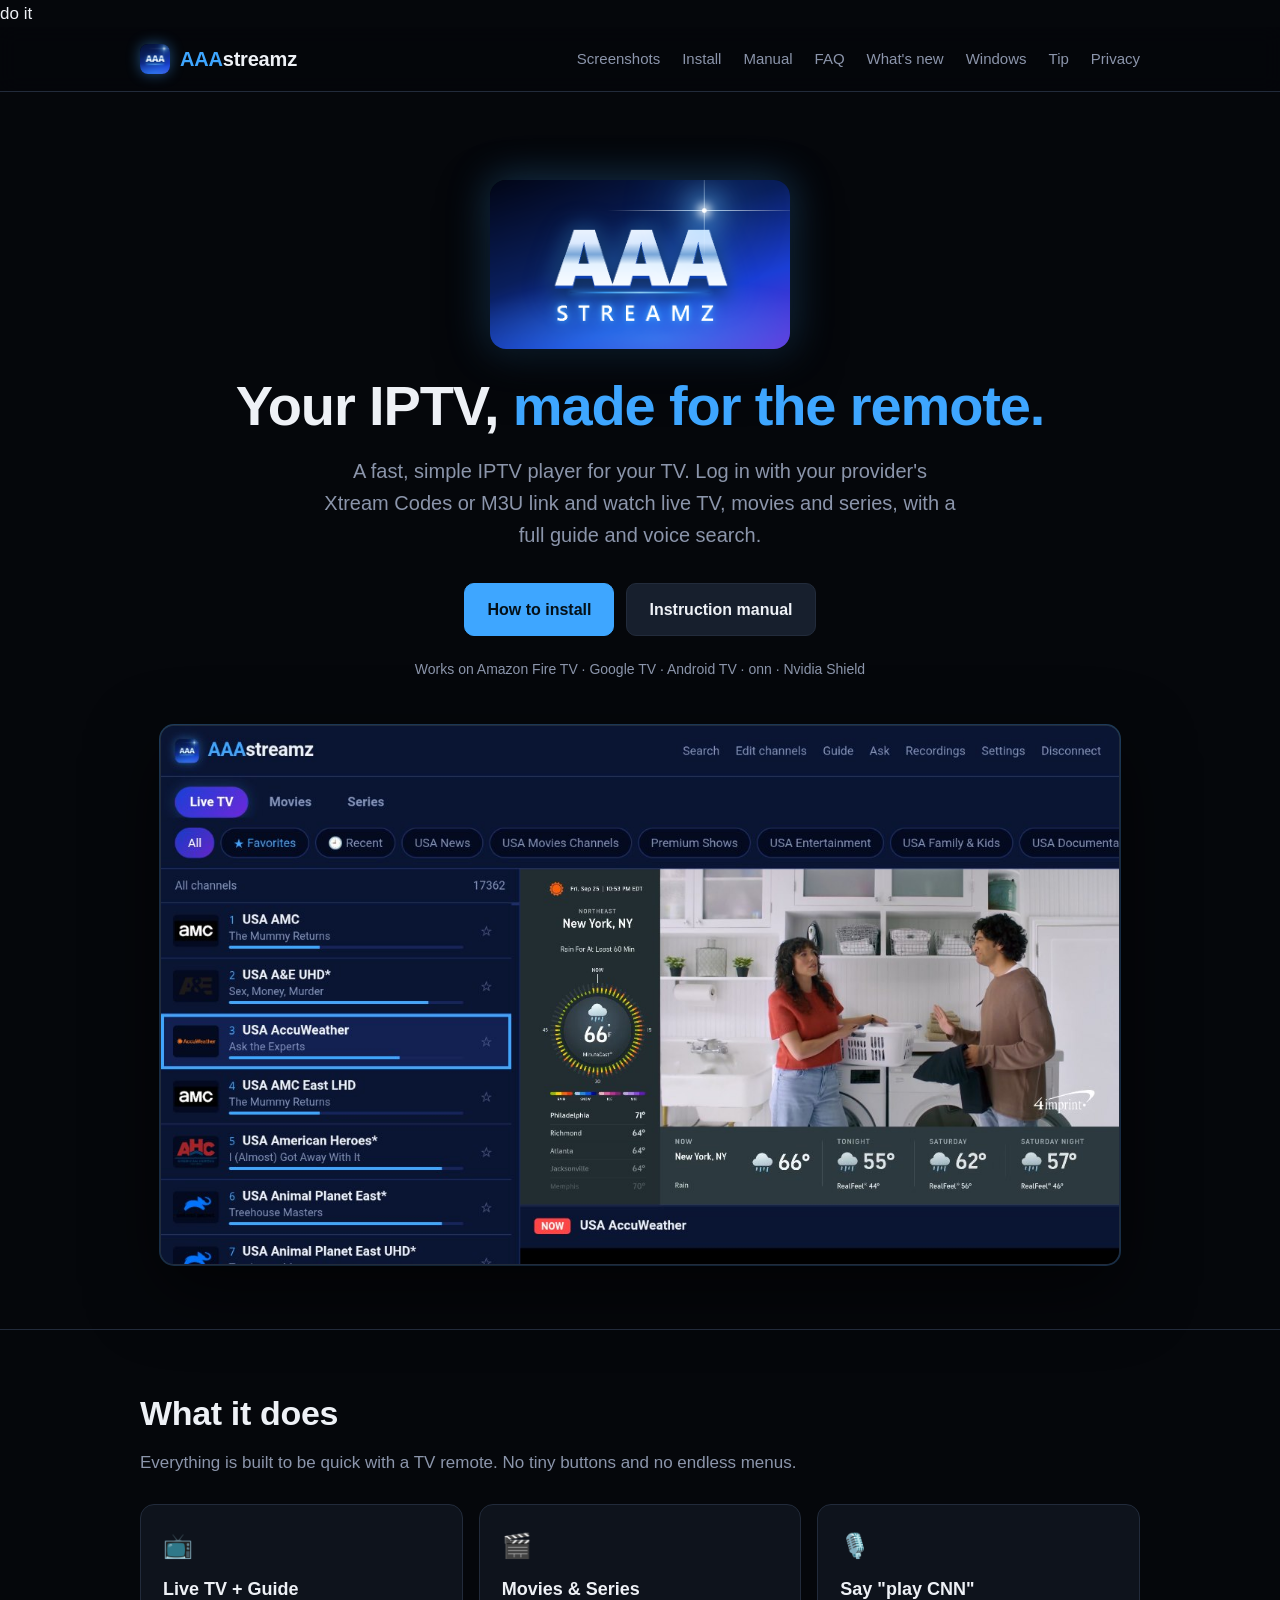
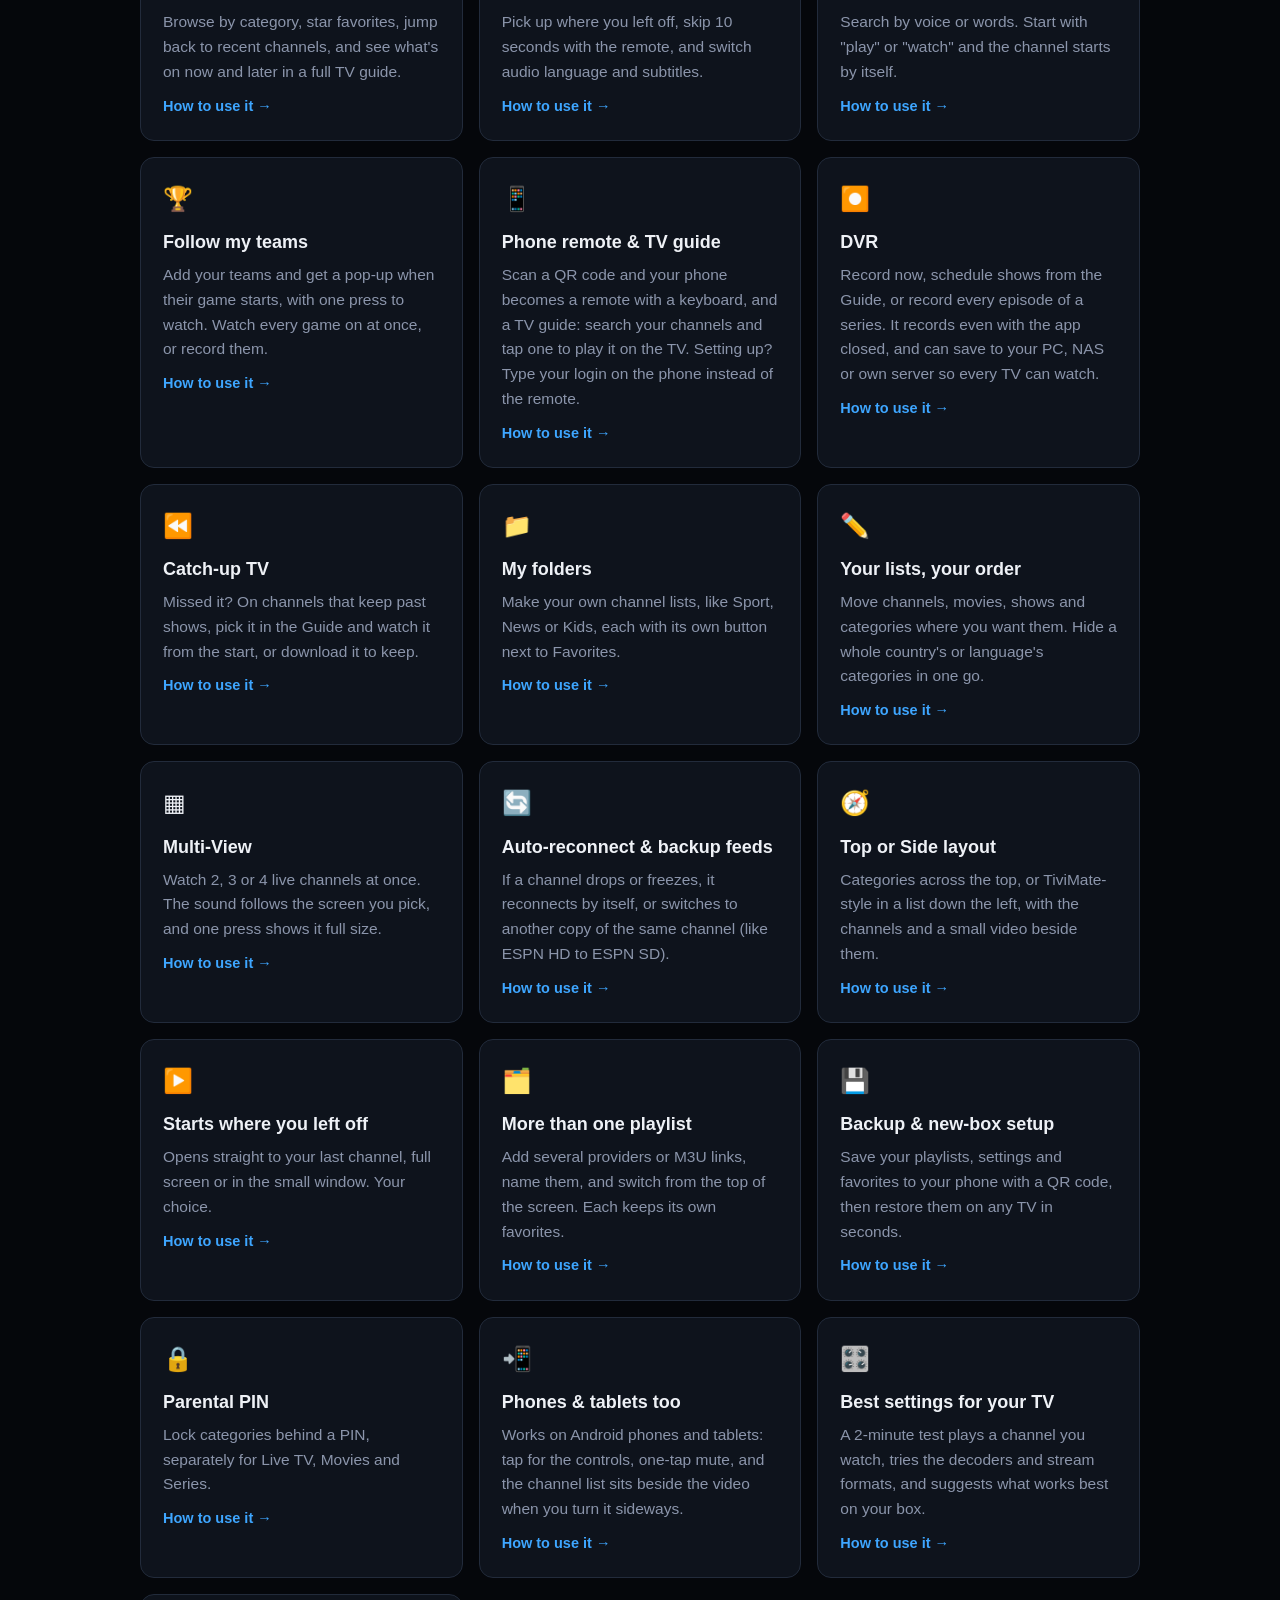
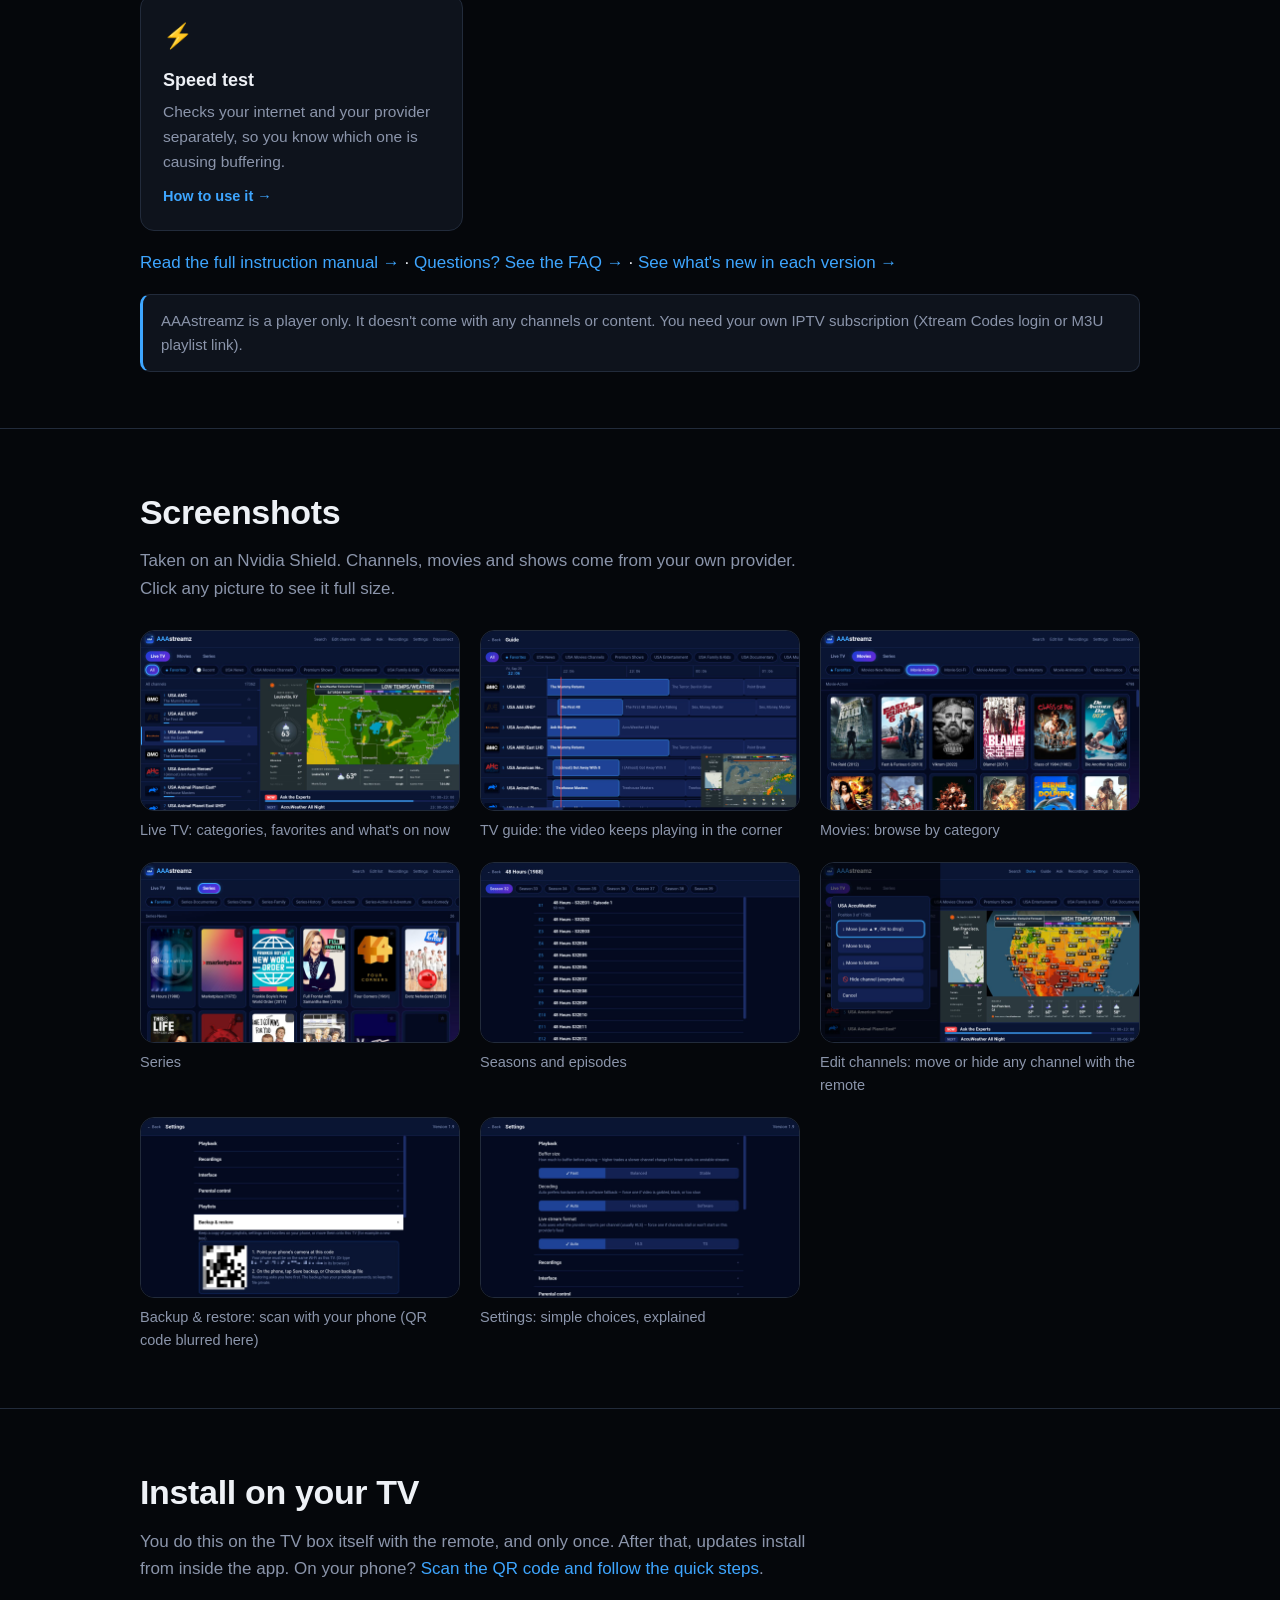
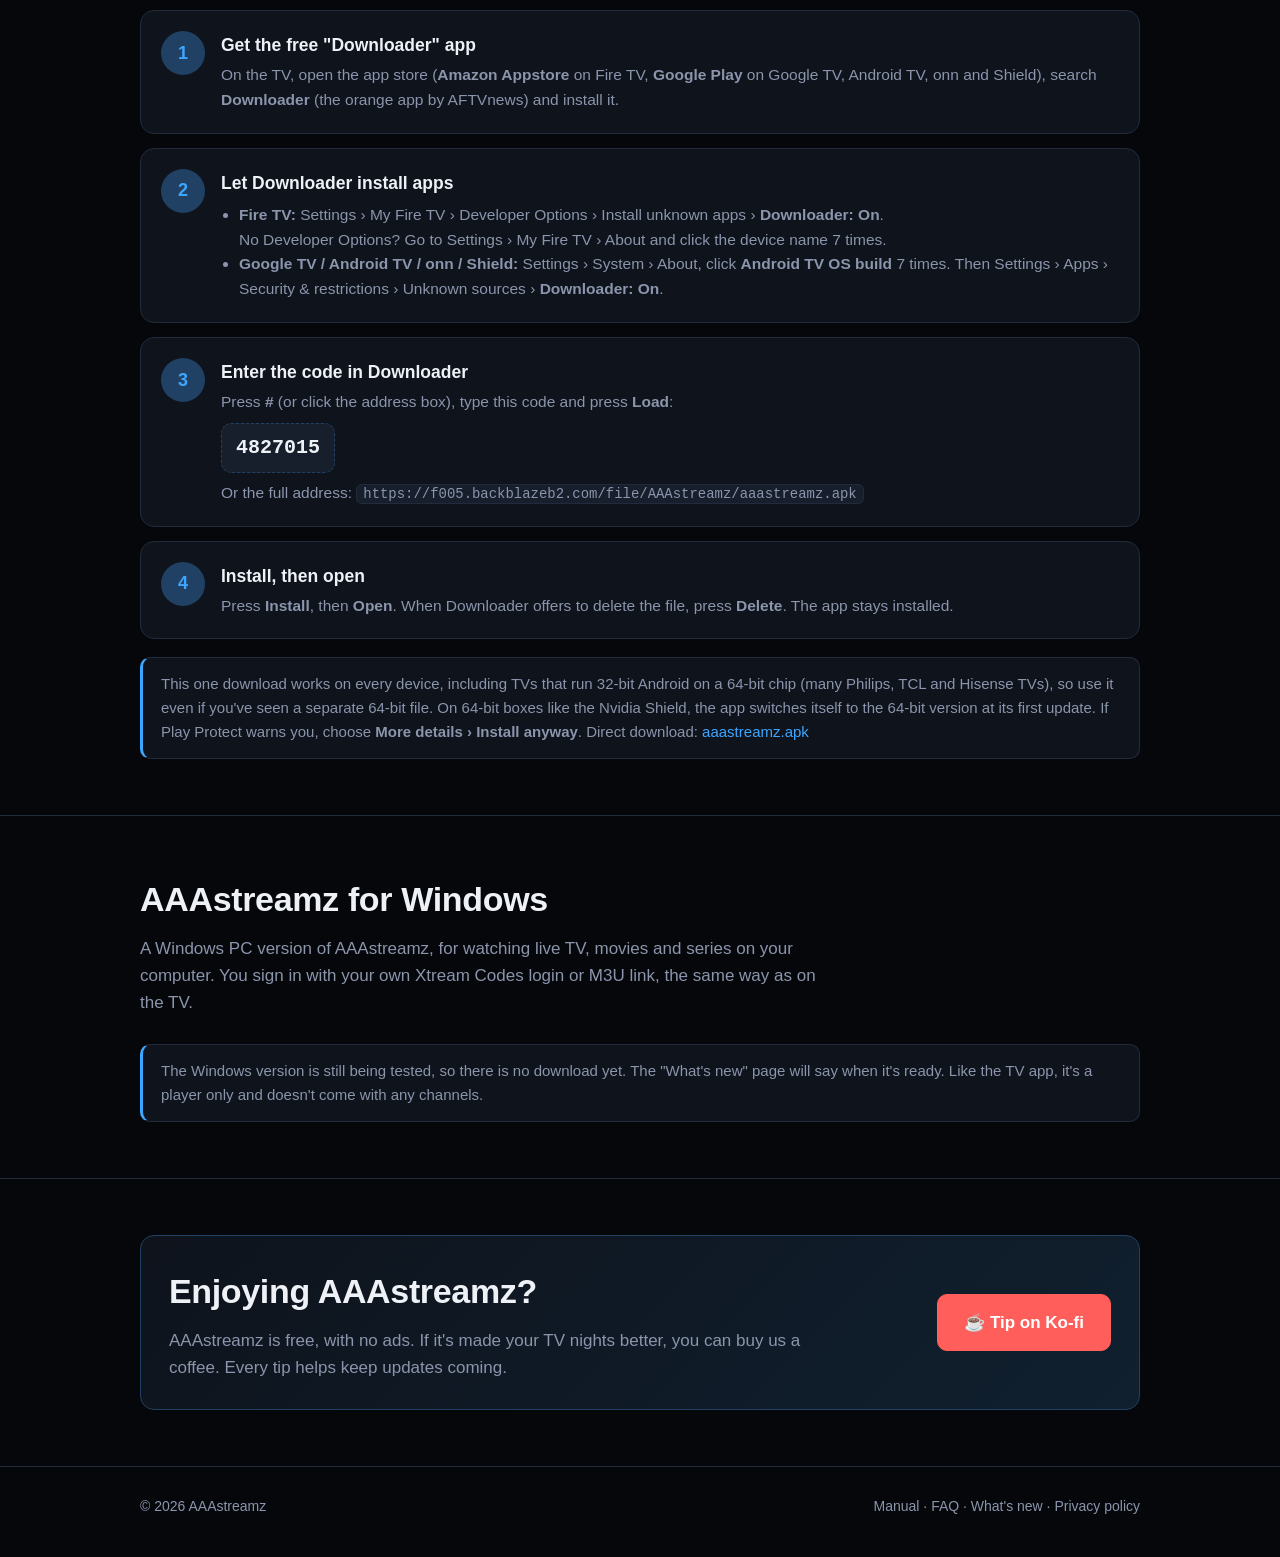
==== commit 4e5fd300: "Single Ko-fi tip block at the bottom of each page" ====
--- a/index.html
+++ b/index.html
@@ -148,13 +148,6 @@
         <h2>AAAstreamz for Windows</h2>
         <p class="sub">A Windows PC version of AAAstreamz, for watching live TV, movies and series on your computer. You sign in with your own Xtream Codes login or M3U link, the same way as on the TV.</p>
         <div class="note">The Windows version is still being tested, so there is no download yet. The "What's new" page will say when it's ready. Like the TV app, it's a player only and doesn't come with any channels.</div>
-        <div class="tip-card" style="margin-top:28px">
-          <div>
-            <h2>Enjoying AAAstreamz?</h2>
-            <p class="sub">AAAstreamz is free, with no ads. If it's made your TV nights better, you can buy us a coffee. Every tip helps keep updates coming.</p>
-          </div>
-          <a class="btn kofi" href="https://ko-fi.com/aaastreamz" target="_blank" rel="noopener">☕ Tip on Ko-fi</a>
-        </div>
       </div>
     </section>
 
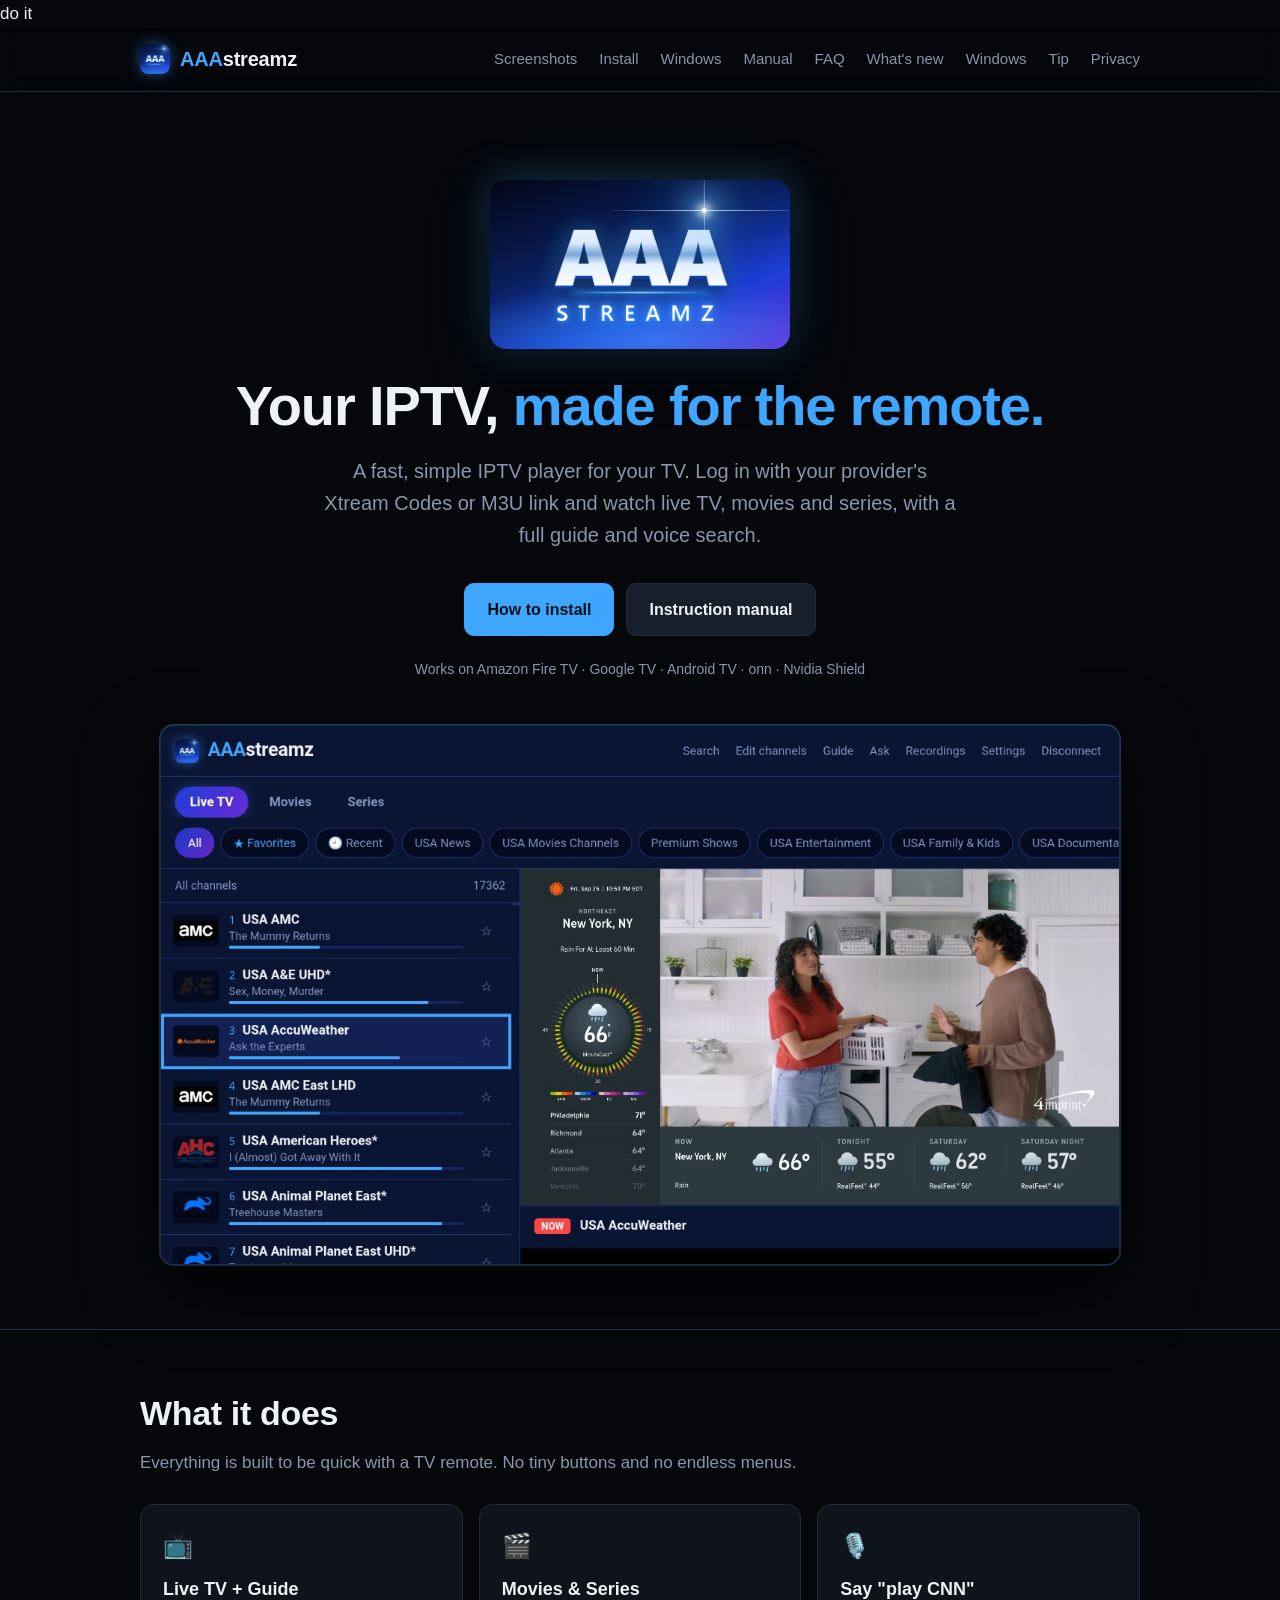
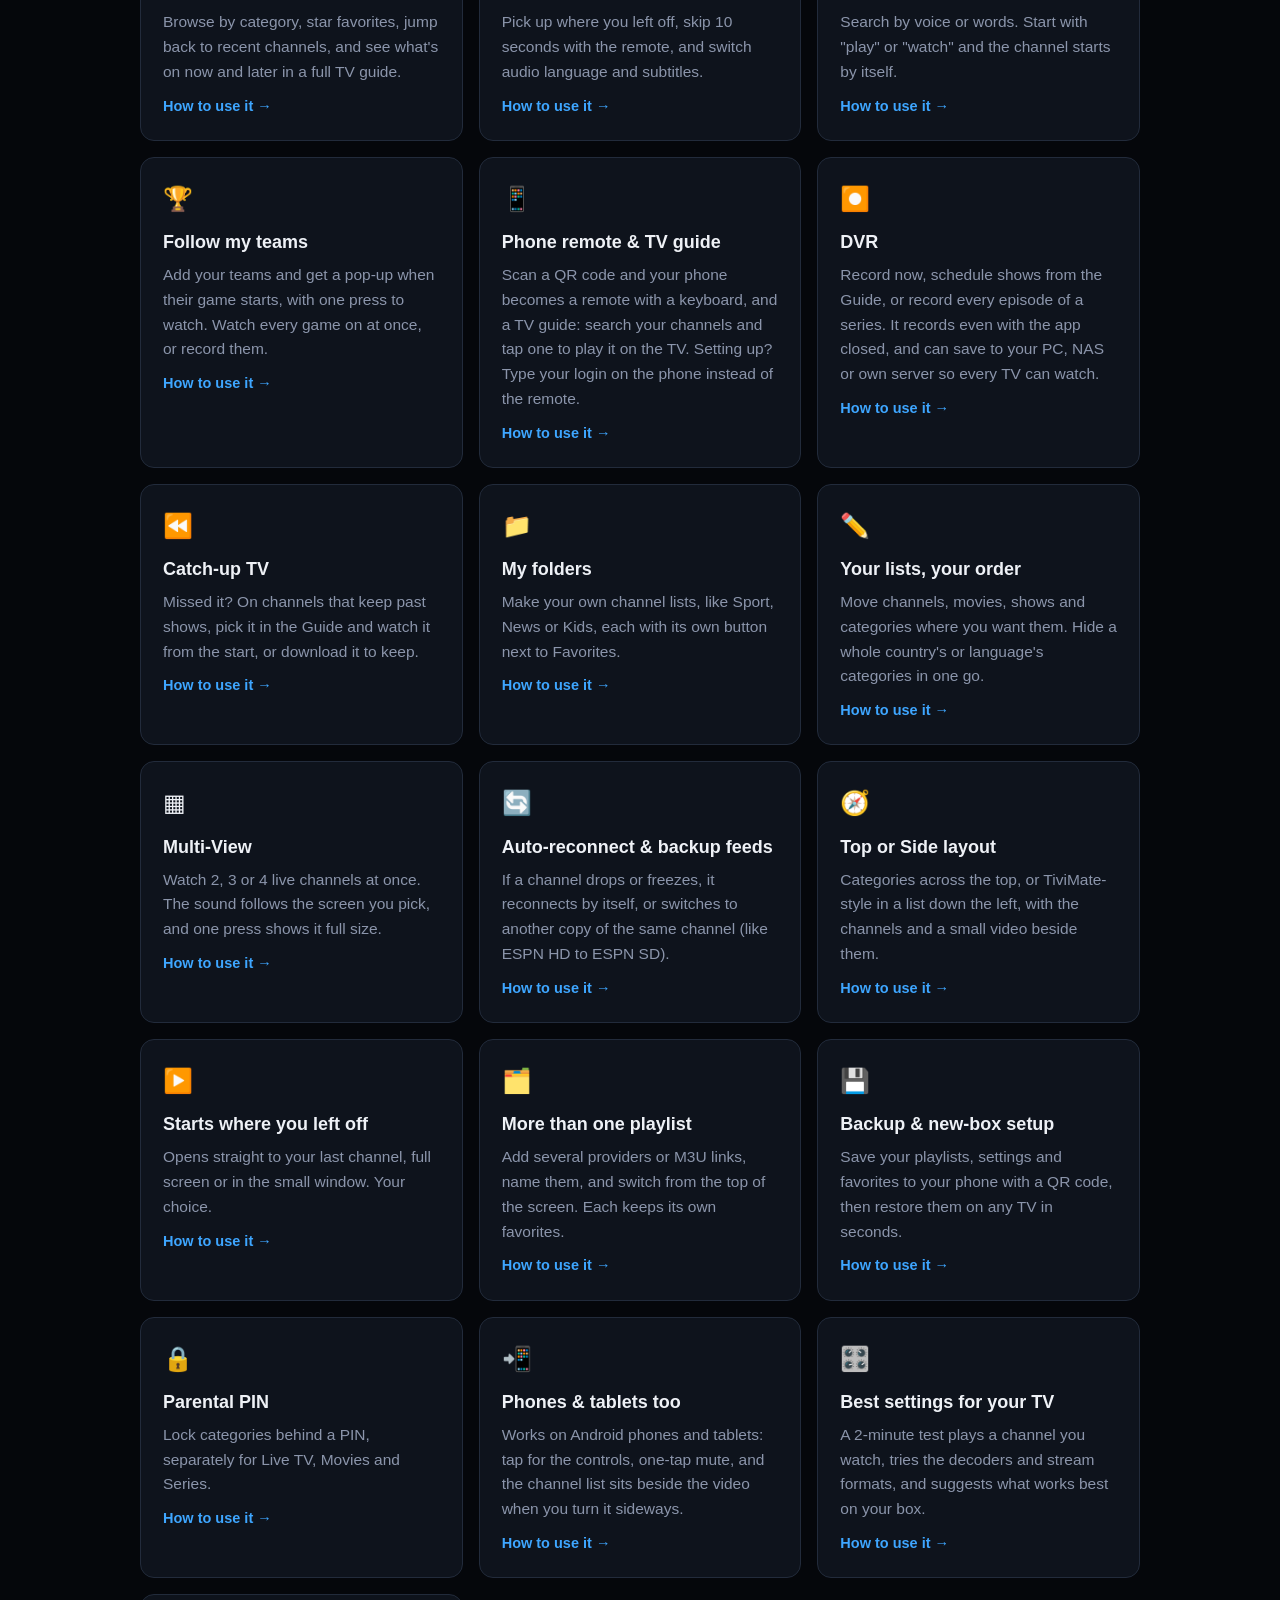
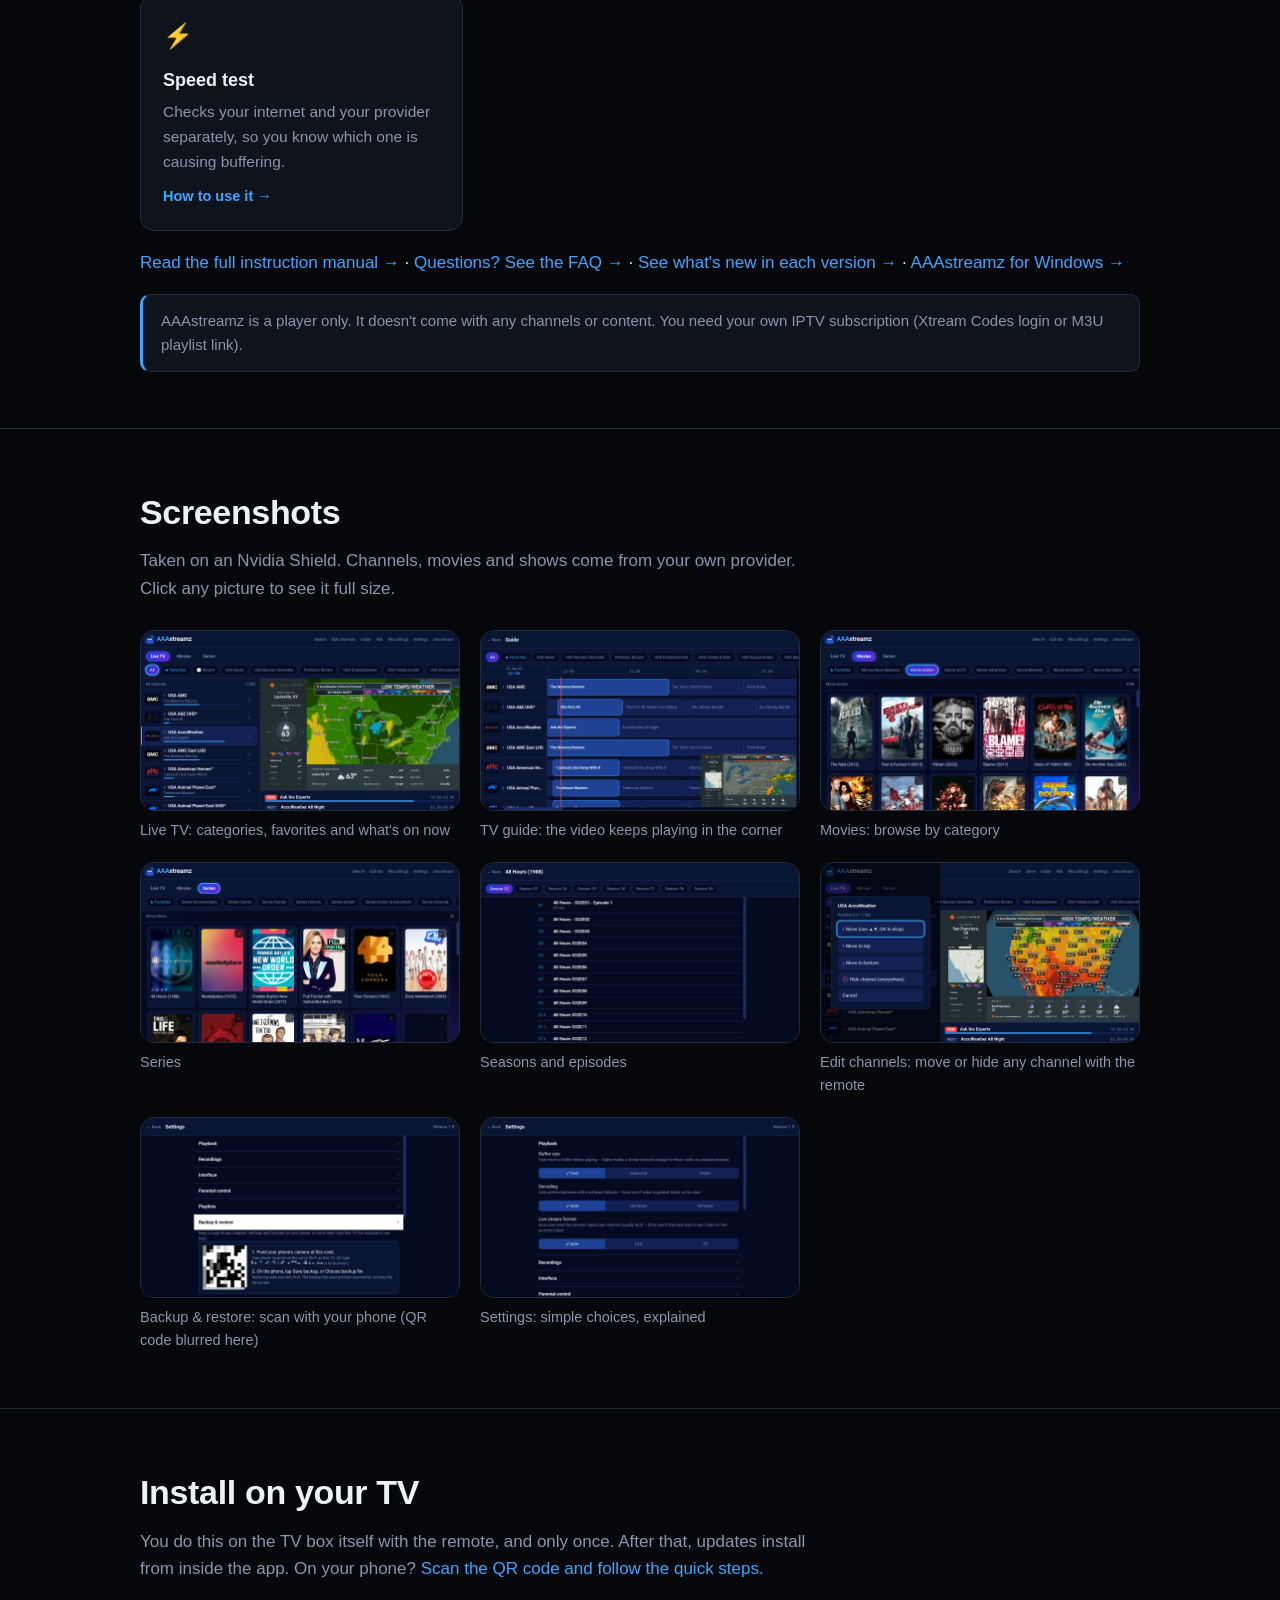
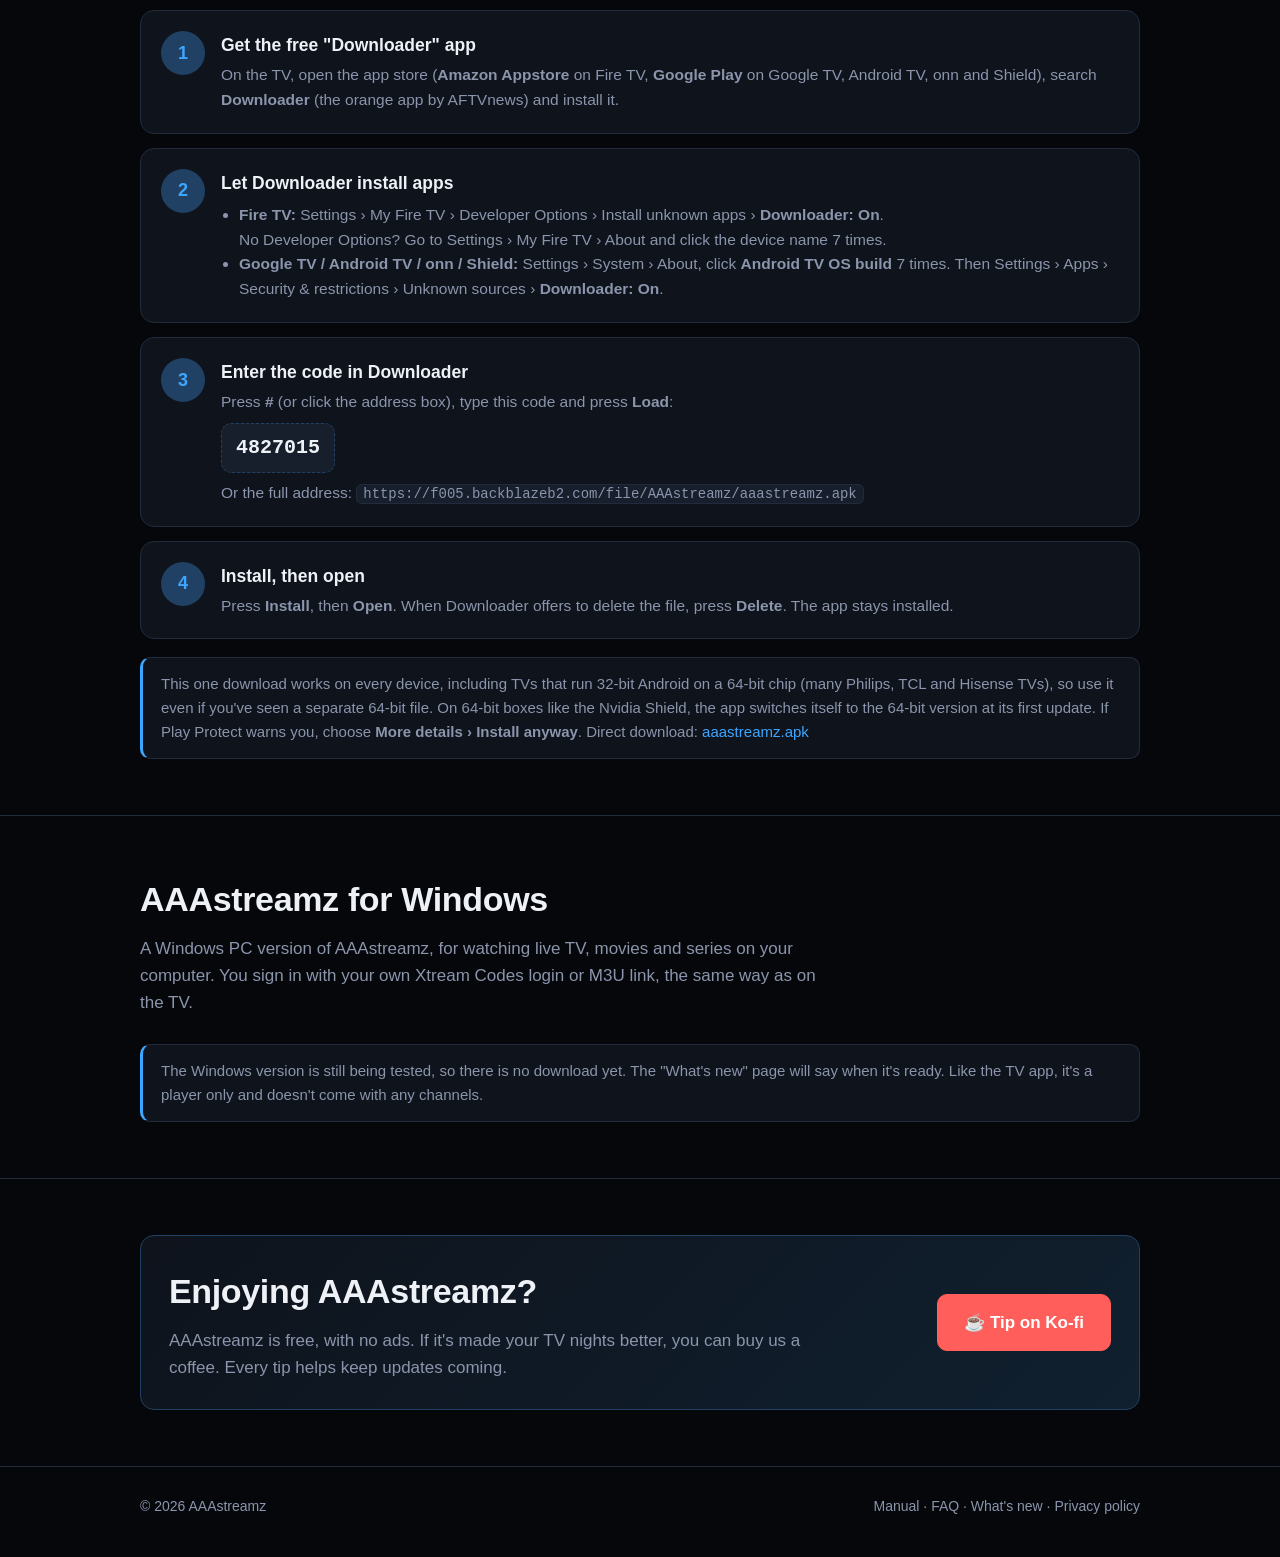
==== commit f9b4c1cb: "Add Windows link to the menu" ====
--- a/index.html
+++ b/index.html
@@ -29,6 +29,7 @@
       <nav class="nav">
         <a href="#screenshots">Screenshots</a>
         <a href="#install">Install</a>
+        <a href="windows.html">Windows</a>
         <a href="guide.html">Manual</a>
         <a href="faq.html">FAQ</a>
         <a href="releases.html">What's new</a>
@@ -81,7 +82,7 @@
           <div class="card"><div class="icon">🎛️</div><h3>Best settings for your TV</h3><p>A 2-minute test plays a channel you watch, tries the decoders and stream formats, and suggests what works best on your box.</p><a class="how" href="guide.html#best-settings">How to use it →</a></div>
           <div class="card"><div class="icon">⚡</div><h3>Speed test</h3><p>Checks your internet and your provider separately, so you know which one is causing buffering.</p><a class="how" href="guide.html#help">How to use it →</a></div>
         </div>
-        <p style="margin-top:18px"><a href="guide.html">Read the full instruction manual →</a> · <a href="faq.html">Questions? See the FAQ →</a> · <a href="releases.html">See what's new in each version →</a></p>
+        <p style="margin-top:18px"><a href="guide.html">Read the full instruction manual →</a> · <a href="faq.html">Questions? See the FAQ →</a> · <a href="releases.html">See what's new in each version →</a> · <a href="windows.html">AAAstreamz for Windows →</a></p>
         <div class="note">AAAstreamz is a player only. It doesn't come with any channels or content. You need your own IPTV subscription (Xtream Codes login or M3U playlist link).</div>
       </div>
     </section>
